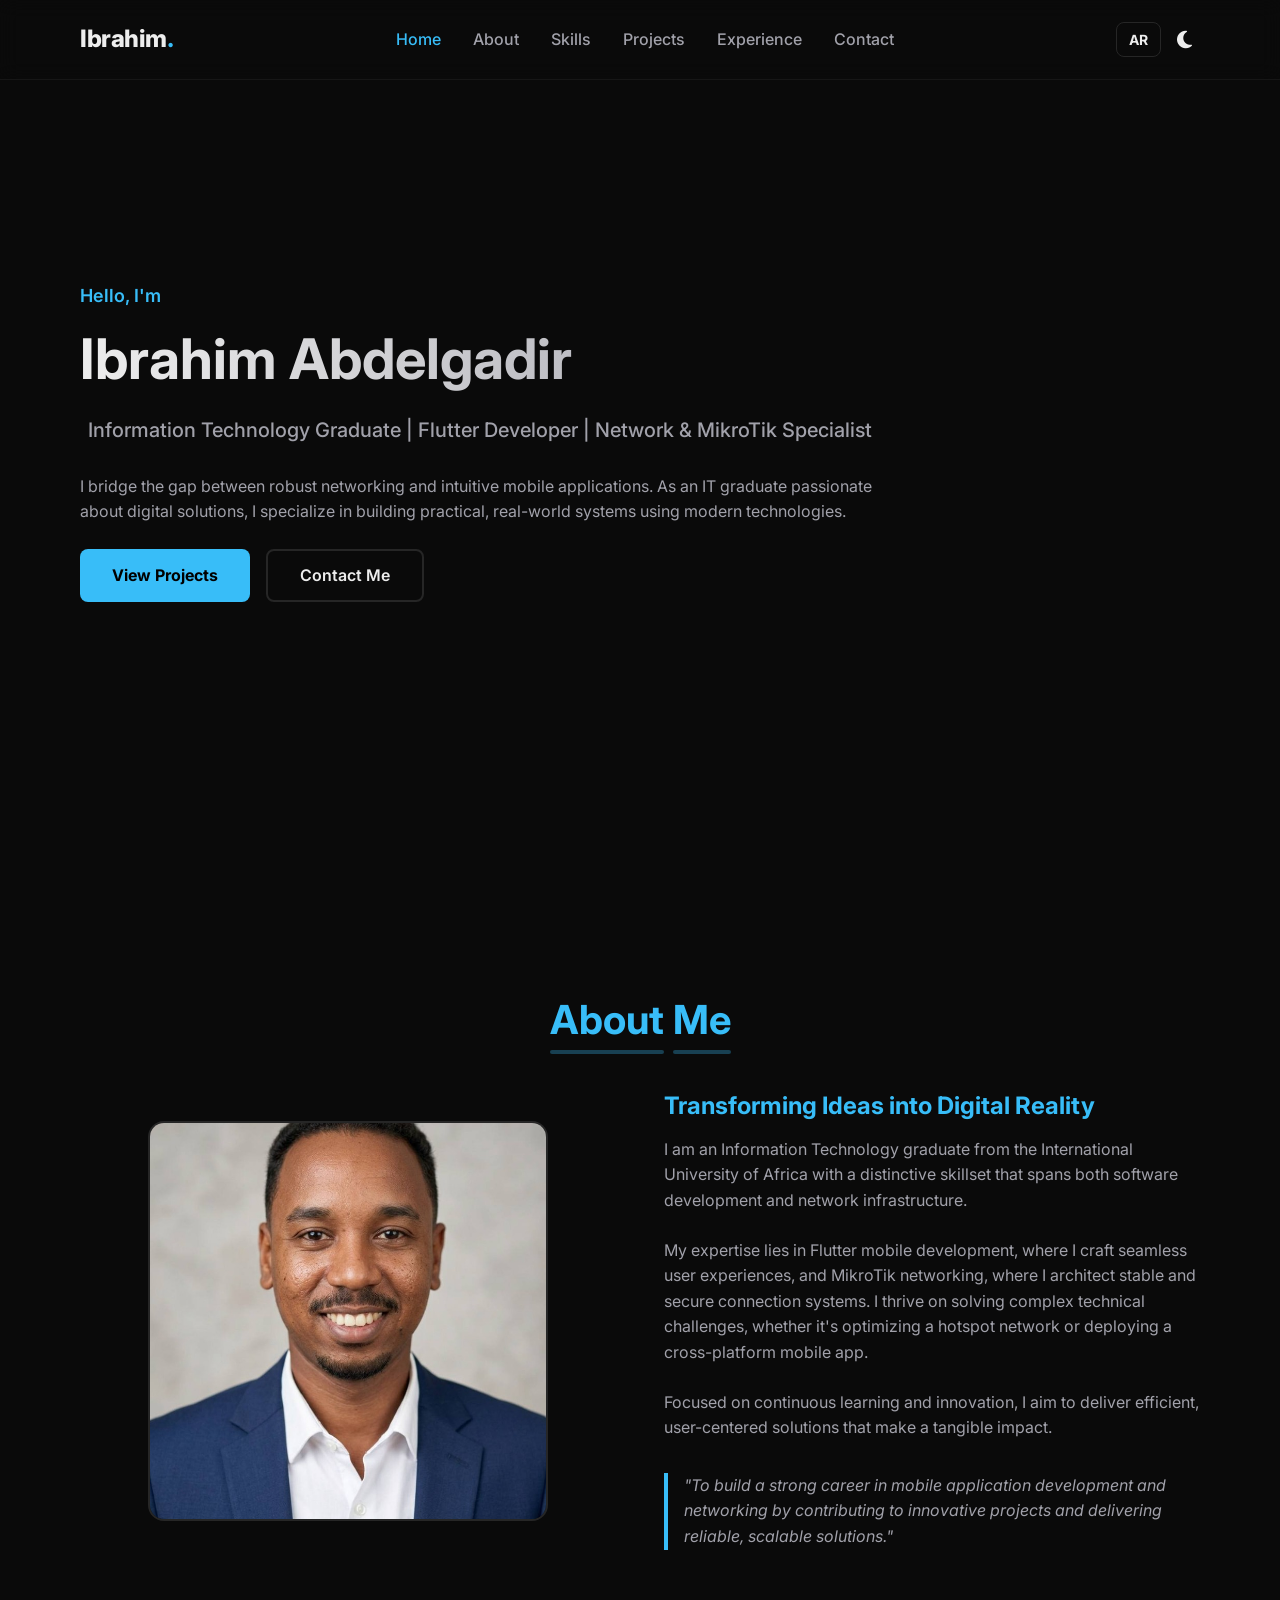
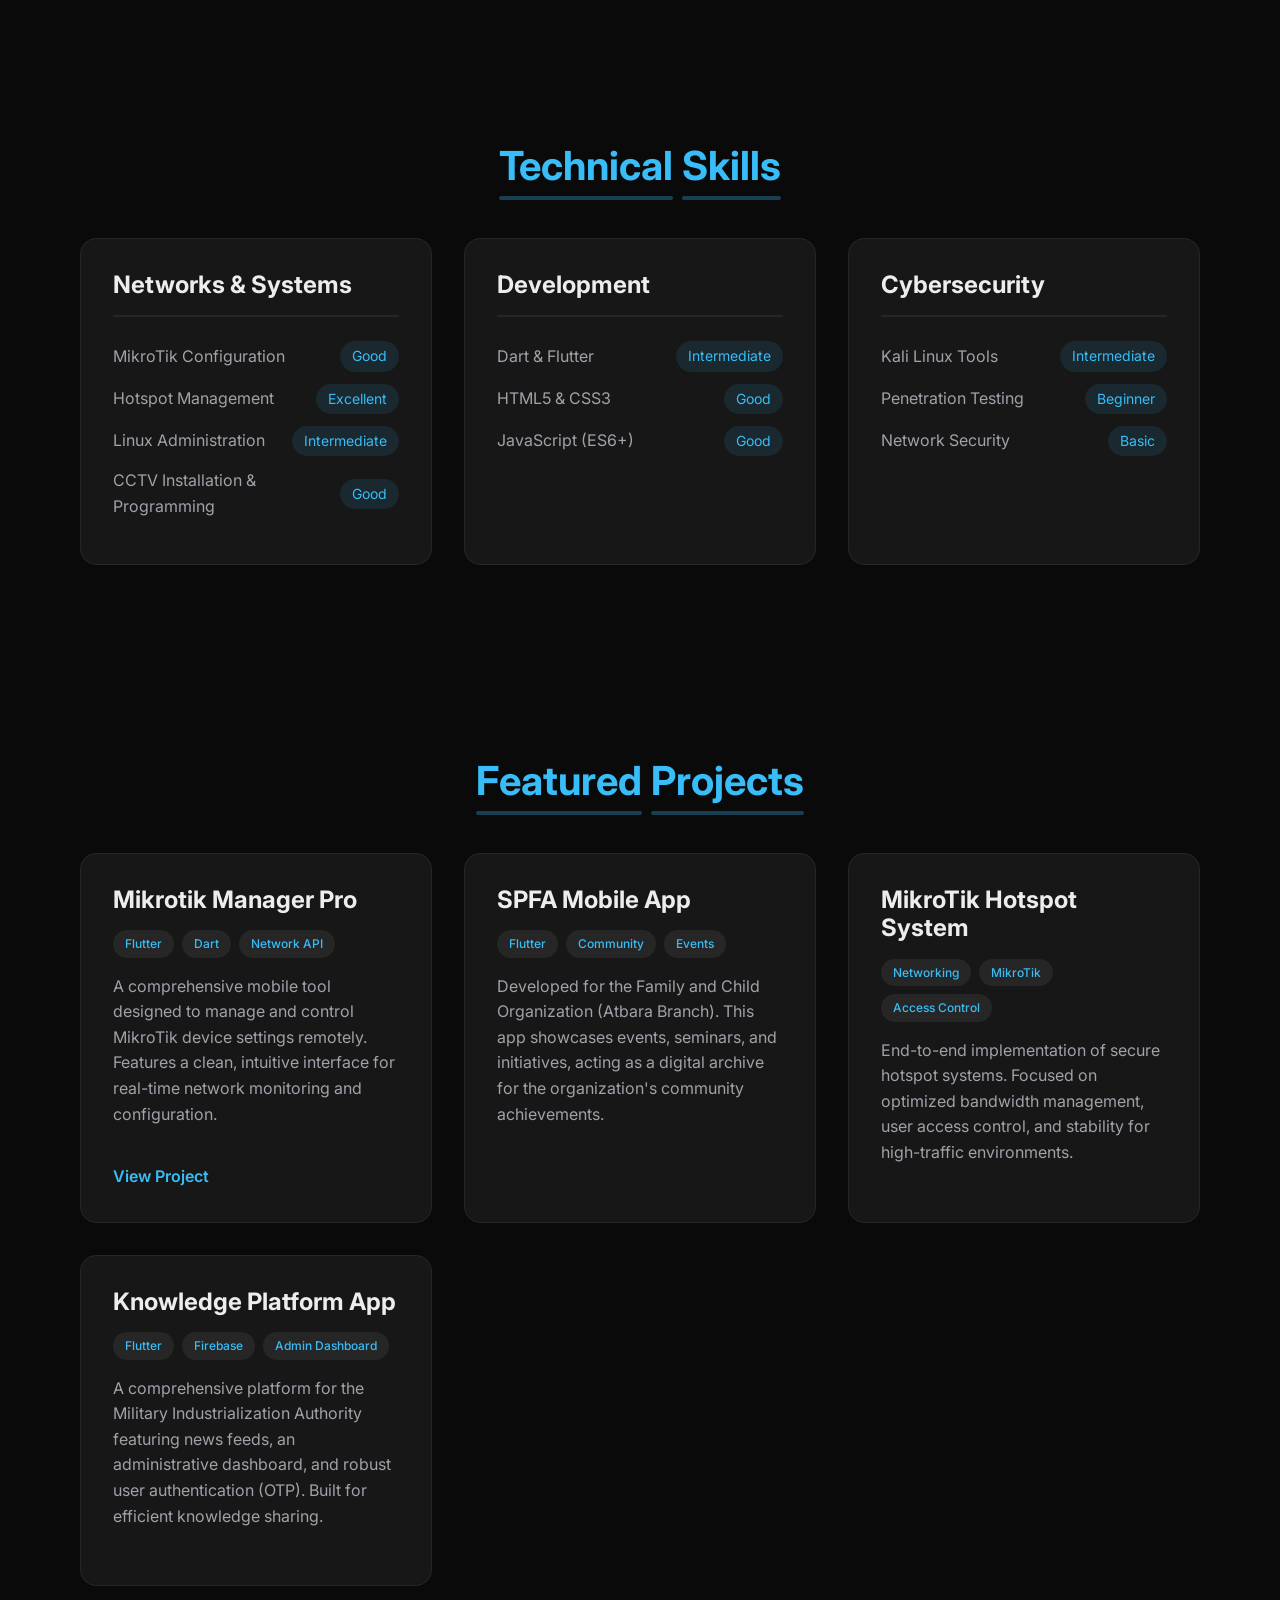
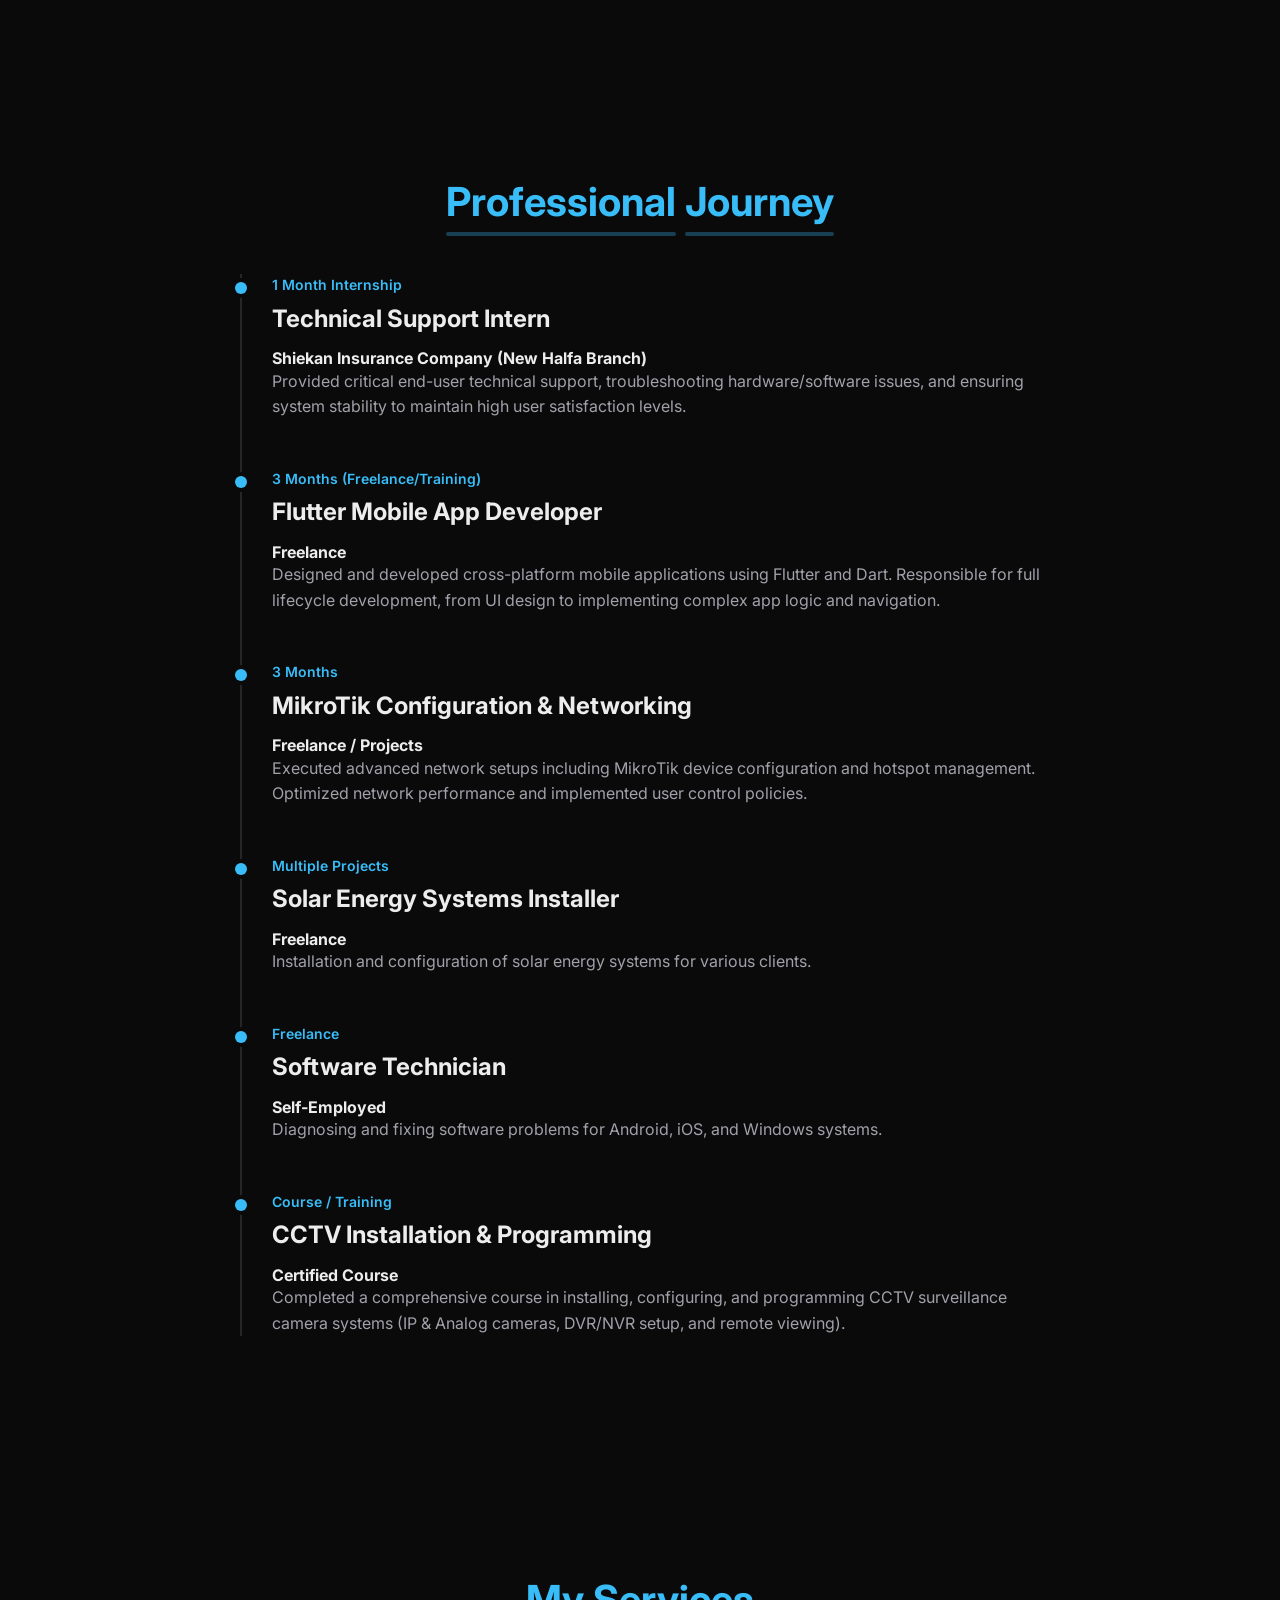
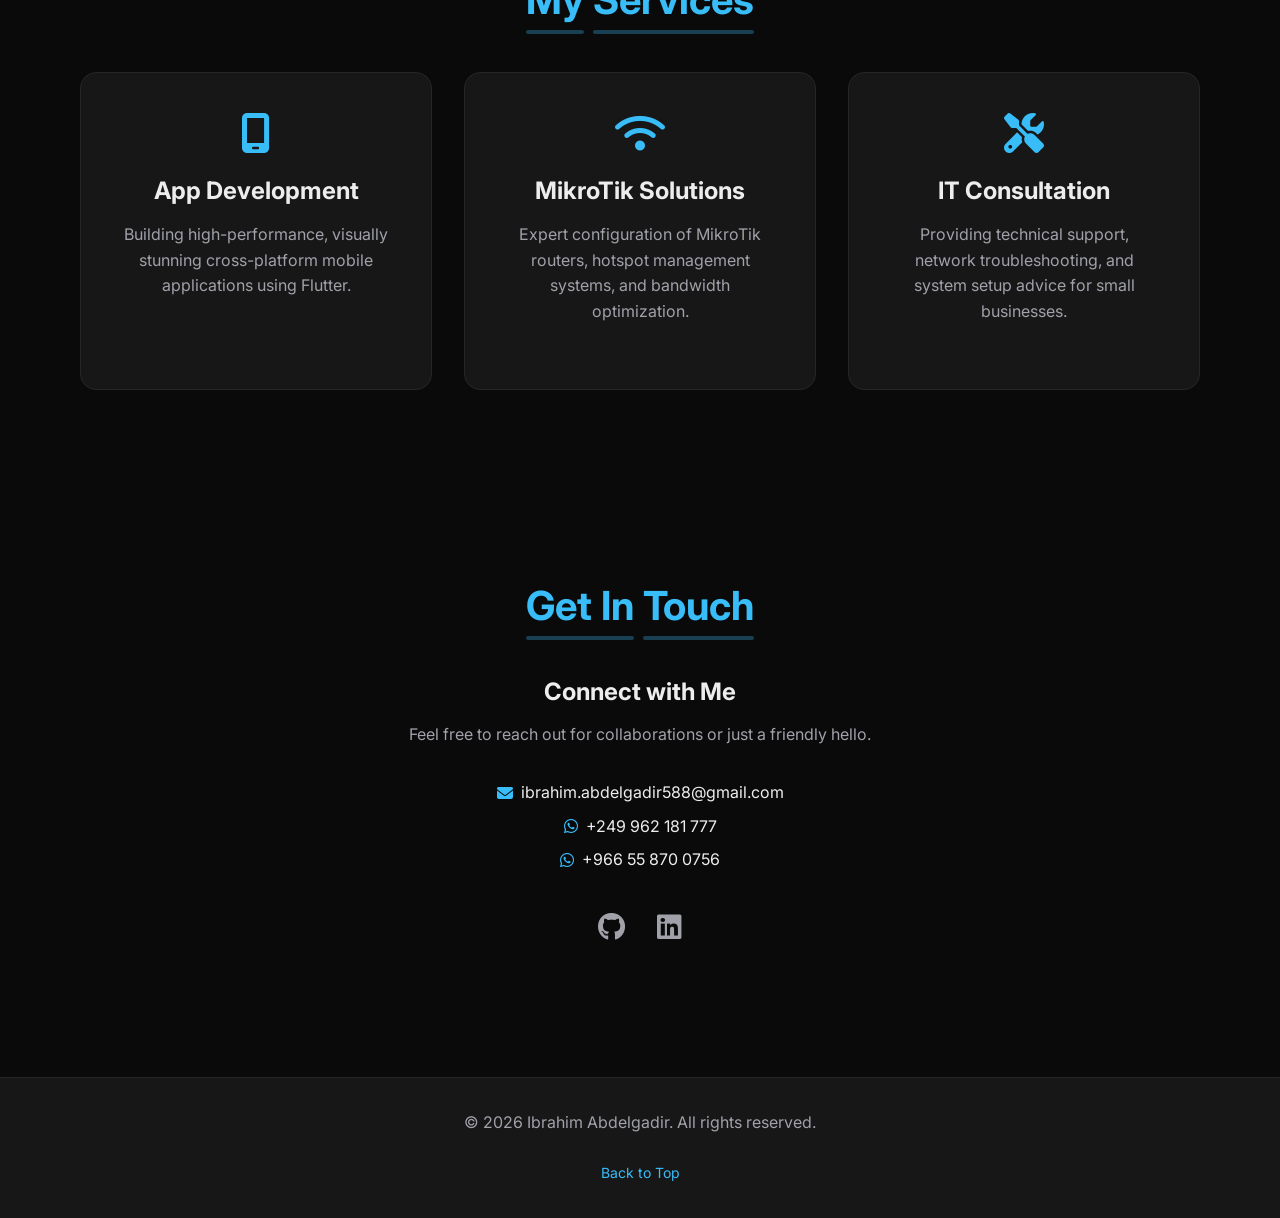
==== index.html @ 87563b55 "feat: update profile image source to jpg format and add new image assets" ====
<!DOCTYPE html>
<html lang="en" data-theme="dark">

<head>
    <meta charset="UTF-8">
    <meta name="viewport" content="width=device-width, initial-scale=1.0">
    <meta name="google-site-verification" content="9S3MYwOYQHIgkdlfTBo-XeQFsOwgO8a2KJ5LMAEFX1c" />
    <meta name="description"
        content="Ibrahim Abdelgadir Portfolio - Flutter Developer, Network Specialist, and IT Graduate. معرض أعمال إبراهيم عبد القادر - مبرمج فلاتر وأخصائي شبكات.">
    <meta name="keywords" content="Ibrahim Abdelgadir, Flutter Developer, Network Specialist, MikroTik, CCTV, IT Portfolio, Software Engineer, Sudan IT, إبراهيم عبد القادر, مبرمج فلاتر, مبرمج تطبيقات, هندسة شبكات, ميكروتك, كاميرات مراقبة">
    <meta name="author" content="Ibrahim Abdelgadir">
    <link rel="canonical" href="http://ibrahim-protfolio.42web.io/">

    <!-- Open Graph / Facebook -->
    <meta property="og:type" content="website">
    <meta property="og:url" content="http://ibrahim-protfolio.42web.io/">
    <meta property="og:title" content="Ibrahim Abdelgader | Flutter Developer & Network Specialist">
    <meta property="og:description" content="Explore the portfolio of Ibrahim Abdelgadir, specializing in Flutter development and MikroTik networking solutions.">
    <meta property="og:image" content="http://ibrahim-protfolio.42web.io/img/profile.jpg">

    <!-- Twitter -->
    <meta property="twitter:card" content="summary_large_image">
    <meta property="twitter:url" content="http://ibrahim-protfolio.42web.io/">
    <meta property="twitter:title" content="Ibrahim Abdelgader | Flutter Developer & Network Specialist">
    <meta property="twitter:description" content="Explore the portfolio of Ibrahim Abdelgadir, specializing in Flutter development and MikroTik networking solutions.">
    <meta property="twitter:image" content="http://ibrahim-protfolio.42web.io/img/profile.jpg">

    <title>Ibrahim Abdelgader | Flutter Developer & Network Specialist</title>

    <!-- Google Fonts -->
    <link rel="preconnect" href="https://fonts.googleapis.com">
    <link rel="preconnect" href="https://fonts.gstatic.com" crossorigin>
    <link href="https://fonts.googleapis.com/css2?family=Inter:wght@300;400;500;600;700;800&display=swap"
        rel="stylesheet">

    <!-- Font Awesome -->
    <link rel="stylesheet" href="https://cdnjs.cloudflare.com/ajax/libs/font-awesome/6.4.0/css/all.min.css">

    <!-- Custom CSS -->
    <link rel="stylesheet" href="css/style.css">

    <!-- Structured Data (JSON-LD) -->
    <script type="application/ld+json">
    {
      "@context": "https://schema.org",
      "@type": "Person",
      "name": "Ibrahim Abdelgadir",
      "url": "http://ibrahim-protfolio.42web.io/",
      "jobTitle": "Flutter Developer & Network Specialist",
      "alumniOf": "International University of Africa",
      "sameAs": [
        "https://github.com/Ibrahim588",
        "https://www.linkedin.com/in/ibrahim-abdelgadir-a41a442bb"
      ],
      "knowsAbout": ["Flutter", "Dart", "MikroTik Configuration", "Network Security", "Linux Administration", "CCTV Installation & Programming"]
    }
    </script>
</head>

<body>

    <!-- Navigation -->
    <header class="navbar">
        <div class="container">
            <a href="#" class="logo">Ibrahim<span>.</span></a>

            <nav>
                <ul class="nav-links">
                    <li><a href="#hero" class="nav-link" data-i18n="nav_home">Home</a></li>
                    <li><a href="#about" class="nav-link" data-i18n="nav_about">About</a></li>
                    <li><a href="#skills" class="nav-link" data-i18n="nav_skills">Skills</a></li>
                    <li><a href="#projects" class="nav-link" data-i18n="nav_projects">Projects</a></li>
                    <li><a href="#experience" class="nav-link" data-i18n="nav_experience">Experience</a></li>
                    <li><a href="#contact" class="nav-link" data-i18n="nav_contact">Contact</a></li>
                </ul>
            </nav>

            <div style="display: flex; align-items: center; gap: 0.5rem;">
                <button class="lang-toggle" id="lang-toggle" aria-label="Switch Language">
                    EN
                </button>

                <button class="theme-toggle" id="theme-toggle" aria-label="Toggle Dark Mode">
                    <i class="fa-solid fa-moon"></i>
                </button>

                <button class="mobile-menu-btn" id="mobile-menu-btn" aria-label="Open Menu">
                    <i class="fa-solid fa-bars"></i>
                </button>
            </div>
        </div>
    </header>

    <main>
        <!-- Hero Section -->
        <section id="hero" class="hero">
            <div class="container">
                <div class="hero-content">
                    <span class="hero-greeting" data-i18n="hero_greeting">Hello, I'm</span>
                    <h1 class="hero-name" data-i18n="hero_name">Ibrahim Abdelgader</h1>
                    <h2 class="hero-role" data-i18n="hero_role">Information Technology Graduate | Flutter Developer |
                        Network & MikroTik Specialist</h2>
                    <p class="hero-description" data-i18n="hero_description">
                        I bridge the gap between robust networking and intuitive mobile applications. As an IT graduate
                        passionate about digital solutions, I specialize in building practical, real-world systems using
                        modern technologies.
                    </p>
                    <div class="hero-btns">
                        <a href="#projects" class="btn btn-primary" data-i18n="btn_projects">View Projects</a>
                        <a href="#contact" class="btn btn-outline" data-i18n="btn_contact">Contact Me</a>
                    </div>
                </div>
            </div>
        </section>

        <!-- About Section -->
        <section id="about">
            <div class="container">
                <h2 class="section-title"><span data-i18n="section_about">About</span> <span
                        data-i18n="section_me">Me</span></h2>

                <div class="about-content">
                    <div class="about-image">
                        <img src="img/profile.jpg" alt="Ibrahim Abdelgader"
                            style="width: 100%; height: 100%; object-fit: cover;">
                    </div>

                    <div class="about-text">
                        <h3 data-i18n="about_title">Transforming Ideas into Digital Reality</h3>
                        <p data-i18n="about_p1">
                            I am an Information Technology graduate from the International University of Africa with a
                            distinctive skillset that spans both software development and network infrastructure.
                        </p>
                        <p data-i18n="about_p2">
                            My expertise lies in <strong>Flutter mobile development</strong>, where I craft seamless
                            user experiences, and <strong>MikroTik networking</strong>, where I architect stable and
                            secure connection systems. I thrive on solving complex technical challenges, whether it's
                            optimizing a hotspot network or deploying a cross-platform mobile app.
                        </p>
                        <p data-i18n="about_p3">
                            Focused on continuous learning and innovation, I aim to deliver efficient, user-centered
                            solutions that make a tangible impact.
                        </p>

                        <!-- Career Objective highlight -->
                        <div style="margin-top: 2rem; padding-left: 1rem; border-left: 4px solid var(--primary-color);">
                            <p style="font-style: italic; margin-bottom: 0;" data-i18n="about_career_objective">
                                "To build a strong career in mobile application development and networking by
                                contributing to innovative projects and delivering reliable, scalable solutions."
                            </p>
                        </div>
                    </div>
                </div>
            </div>
        </section>

        <!-- Skills Section -->
        <section id="skills">
            <div class="container">
                <h2 class="section-title"><span data-i18n="section_technical">Technical</span> <span
                        data-i18n="section_skills">Skills</span></h2>

                <div class="skills-grid">
                    <!-- Networks -->
                    <div class="skill-category">
                        <h3 data-i18n="skill_cat_networks"><i class="fa-solid fa-network-wired"></i> Networks & Systems
                        </h3>
                        <ul class="skill-list">
                            <li>
                                <span data-i18n="skill_mikro">MikroTik Configuration</span>
                                <span class="skill-level" data-i18n="level_good">Good</span>
                            </li>
                            <li>
                                <span data-i18n="skill_hotspot">Hotspot Management</span>
                                <span class="skill-level" data-i18n="level_excellent">Excellent</span>
                            </li>
                            <li>
                                <span data-i18n="skill_linux">Linux Administration</span>
                                <span class="skill-level" data-i18n="level_intermediate">Intermediate</span>
                            </li>
                            <li>
                                <span data-i18n="skill_cctv">CCTV Installation & Programming</span>
                                <span class="skill-level" data-i18n="level_good">Good</span>
                            </li>
                        </ul>
                    </div>

                    <!-- Programming -->
                    <div class="skill-category">
                        <h3 data-i18n="skill_cat_dev"><i class="fa-solid fa-code"></i> Development</h3>
                        <ul class="skill-list">
                            <li>
                                <span data-i18n="skill_flutter">Dart & Flutter</span>
                                <span class="skill-level" data-i18n="level_intermediate">Intermediate</span>
                            </li>
                            <li>
                                <span data-i18n="skill_web">HTML5 & CSS3</span>
                                <span class="skill-level" data-i18n="level_good">Good</span>
                            </li>
                            <li>
                                <span data-i18n="skill_js">JavaScript (ES6+)</span>
                                <span class="skill-level" data-i18n="level_good">Good</span>
                            </li>
                        </ul>
                    </div>

                    <!-- Cybersecurity -->
                    <div class="skill-category">
                        <h3 data-i18n="skill_cat_cyber"><i class="fa-solid fa-shield-halved"></i> Cybersecurity</h3>
                        <ul class="skill-list">
                            <li>
                                <span data-i18n="skill_kali">Kali Linux Tools</span>
                                <span class="skill-level" data-i18n="level_intermediate">Intermediate</span>
                            </li>
                            <li>
                                <span data-i18n="skill_pentest">Penetration Testing</span>
                                <span class="skill-level" data-i18n="level_beginner">Beginner</span>
                            </li>
                            <li>
                                <span data-i18n="skill_netsec">Network Security</span>
                                <span class="skill-level" data-i18n="level_basic">Basic</span>
                            </li>
                        </ul>
                    </div>
                </div>
            </div>
        </section>

        <!-- Projects Section -->
        <section id="projects">
            <div class="container">
                <h2 class="section-title"><span data-i18n="section_featured">Featured</span> <span
                        data-i18n="section_projects">Projects</span></h2>

                <div class="projects-grid">
                    <!-- Project 1 -->
                    <article class="project-card">
                        <div class="project-content">
                            <h3 data-i18n="proj_1_title">Mikrotik Manager Pro</h3>
                            <div class="project-tags">
                                <span class="tag">Flutter</span>
                                <span class="tag">Dart</span>
                                <span class="tag">Network API</span>
                            </div>
                            <p data-i18n="proj_1_desc">
                                A comprehensive mobile tool designed to manage and control MikroTik device settings
                                remotely. Features a clean, intuitive interface for real-time network monitoring and
                                configuration.
                            </p>
                            <a href="project-mikrotik.html"
                                class="project-link" data-i18n="btn_view_project">عرض تفاصيل المشروع <i
                                    class="fa-solid fa-arrow-right"></i></a>
                        </div>
                    </article>

                    <!-- Project 2 -->
                    <article class="project-card">
                        <div class="project-content">
                            <h3 data-i18n="proj_2_title">SPFA Mobile App</h3>
                            <div class="project-tags">
                                <span class="tag">Flutter</span>
                                <span class="tag">Community</span>
                                <span class="tag">Events</span>
                            </div>
                            <p data-i18n="proj_2_desc">
                                Developed for the Family and Child Organization (Atbara Branch). This app showcases
                                events, seminars, and initiatives, acting as a digital archive for the organization's
                                community achievements.
                            </p>
                            <!-- <a href="#" class="project-link" data-i18n="btn_view_project">View Project <i
                                    class="fa-solid fa-arrow-right"></i></a> -->
                        </div>
                    </article>

                    <!-- Project 3 -->
                    <article class="project-card">
                        <div class="project-content">
                            <h3 data-i18n="proj_3_title">MikroTik Hotspot System</h3>
                            <div class="project-tags">
                                <span class="tag">Networking</span>
                                <span class="tag">MikroTik</span>
                                <span class="tag">Access Control</span>
                            </div>
                            <p data-i18n="proj_3_desc">
                                End-to-end implementation of secure hotspot systems. Focused on optimized bandwidth
                                management, user access control, and stability for high-traffic environments.
                            </p>
                            <!-- <a href="#" class="project-link" data-i18n="btn_view_project">View Project <i
                                    class="fa-solid fa-arrow-right"></i></a> -->
                        </div>
                    </article>

                    <!-- Project 4 -->
                    <article class="project-card">
                        <div class="project-content">
                            <h3 data-i18n="proj_4_title">Knowledge Platform App</h3>
                            <div class="project-tags">
                                <span class="tag">Flutter</span>
                                <span class="tag">Firebase</span>
                                <span class="tag">Admin Dashboard</span>
                            </div>
                            <p data-i18n="proj_4_desc">
                                A comprehensive platform for the Military Industrialization Authority featuring news feeds, an administrative dashboard, and robust user authentication (OTP). Built for efficient knowledge sharing.
                            </p>
                        </div>
                    </article>
                </div>
            </div>
        </section>

        <!-- Experience Section -->
        <section id="experience">
            <div class="container">
                <h2 class="section-title"><span data-i18n="section_professional">Professional</span> <span
                        data-i18n="section_journey">Journey</span></h2>

                <div class="timeline">
                    <!-- Item 1 -->
                    <div class="timeline-item">
                        <div class="timeline-dot"></div>
                        <span class="period" data-i18n="exp_1_period">1 Month Internship</span>
                        <h3 data-i18n="exp_1_role">Technical Support Intern</h3>
                        <h4 data-i18n="exp_1_company">Shiekan Insurance Company (New Halfa Branch)</h4>
                        <p data-i18n="exp_1_desc">
                            Provided critical end-user technical support, troubleshooting hardware/software issues, and
                            ensuring system stability to maintain high user satisfaction levels.
                        </p>
                    </div>

                    <!-- Item 2 -->
                    <div class="timeline-item">
                        <div class="timeline-dot"></div>
                        <span class="period" data-i18n="exp_2_period">3 Months (Freelance/Training)</span>
                        <h3 data-i18n="exp_2_role">Flutter Mobile App Developer</h3>
                        <h4 data-i18n="exp_2_company">Freelance</h4>
                        <p data-i18n="exp_2_desc">
                            Designed and developed cross-platform mobile applications using Flutter and Dart.
                            Responsible for full lifecycle development, from UI design to implementing complex app logic
                            and navigation.
                        </p>
                    </div>

                    <!-- Item 3 -->
                    <div class="timeline-item">
                        <div class="timeline-dot"></div>
                        <span class="period" data-i18n="exp_3_period">6 Months</span>
                        <h3 data-i18n="exp_3_role">MikroTik Configuration & Networking</h3>
                        <h4 data-i18n="exp_3_company">Freelance / Projects</h4>
                        <p data-i18n="exp_3_desc">
                            Executed advanced network setups including MikroTik device configuration and hotspot
                            management. Optimized network performance and implemented user control policies.
                        </p>
                    </div>

                    <!-- Item 4 -->
                    <div class="timeline-item">
                        <div class="timeline-dot"></div>
                        <span class="period" data-i18n="exp_4_period">Multiple Projects</span>
                        <h3 data-i18n="exp_4_role">Solar Energy Systems Installer</h3>
                        <h4 data-i18n="exp_4_company">Freelance</h4>
                        <p data-i18n="exp_4_desc">
                            Installation and configuration of solar energy systems for various clients.
                        </p>
                    </div>

                    <!-- Item 5 -->
                    <div class="timeline-item">
                        <div class="timeline-dot"></div>
                        <span class="period" data-i18n="exp_5_period">Freelance</span>
                        <h3 data-i18n="exp_5_role">Software Technician</h3>
                        <h4 data-i18n="exp_5_company">Self-Employed</h4>
                        <p data-i18n="exp_5_desc">
                            Diagnosing and fixing software problems for Android, iOS, and Windows systems.
                        </p>
                    </div>

                    <!-- Item 6 -->
                    <div class="timeline-item">
                        <div class="timeline-dot"></div>
                        <span class="period" data-i18n="exp_6_period">Course / Training</span>
                        <h3 data-i18n="exp_6_role">CCTV Installation & Programming</h3>
                        <h4 data-i18n="exp_6_company">Certified Course</h4>
                        <p data-i18n="exp_6_desc">
                            Completed a comprehensive course in installing, configuring, and programming CCTV surveillance camera systems (IP & Analog cameras, DVR/NVR setup, and remote viewing).
                        </p>
                    </div>
                </div>
            </div>
        </section>

        <!-- Services Section -->
        <section id="services">
            <div class="container">
                <h2 class="section-title"><span data-i18n="section_my">My</span> <span
                        data-i18n="section_services">Services</span></h2>

                <div class="services-grid">
                    <div class="service-card">
                        <i class="fa-solid fa-mobile-screen service-icon"></i>
                        <h3 data-i18n="serv_1_title">App Development</h3>
                        <p data-i18n="serv_1_desc">Building high-performance, visually stunning cross-platform mobile
                            applications using
                            Flutter.</p>
                    </div>

                    <div class="service-card">
                        <i class="fa-solid fa-wifi service-icon"></i>
                        <h3 data-i18n="serv_2_title">MikroTik Solutions</h3>
                        <p data-i18n="serv_2_desc">Expert configuration of MikroTik routers, hotspot management systems,
                            and bandwidth
                            optimization.</p>
                    </div>

                    <div class="service-card">
                        <i class="fa-solid fa-screwdriver-wrench service-icon"></i>
                        <h3 data-i18n="serv_3_title">IT Consultation</h3>
                        <p data-i18n="serv_3_desc">Providing technical support, network troubleshooting, and system
                            setup advice for small
                            businesses.</p>
                    </div>
                </div>
            </div>
        </section>

        <!-- Contact Section -->
        <section id="contact">
            <div class="container">
                <h2 class="section-title"><span data-i18n="section_get_in">Get In</span> <span
                        data-i18n="section_touch">Touch</span></h2>

                <div class="contact-container">
                    <!-- <form class="contact-form"
                        onsubmit="event.preventDefault(); alert('Thank you for your message! This is a demo form.');">
                        <div class="form-group">
                            <label for="name" class="form-label" data-i18n="label_name">Name</label>
                            <input type="text" id="name" class="form-input" data-i18n="ph_name" placeholder="Your Name"
                                required>
                        </div>
                        <div class="form-group">
                            <label for="email" class="form-label" data-i18n="label_email">Email</label>
                            <input type="email" id="email" class="form-input" data-i18n="ph_email"
                                placeholder="Your Email" required>
                        </div>
                        <div class="form-group">
                            <label for="message" class="form-label" data-i18n="label_message">Message</label>
                            <textarea id="message" class="form-textarea" rows="5" data-i18n="ph_message"
                                placeholder="How can I help you?" required></textarea>
                        </div>
                        <button type="submit" class="btn btn-primary" style="width: 100%;"
                            data-i18n="btn_send_message">Send Message</button>
                    </form> -->

                    <div style="text-align: center;">
                        <h3 data-i18n="contact_connect">Connect with Me</h3>
                        <p style="margin-bottom: 2rem;" data-i18n="contact_message">Feel free to reach out for
                            collaborations or just a friendly hello.</p>

                        <!-- Added Contact Info -->
                        <div class="direct-contact"
                            style="margin-bottom: 2rem; display: flex; flex-direction: column; gap: 0.5rem; align-items: center;">
                            <a href="mailto:ibrahim.abdelgadir588@gmail.com"
                                style="display: flex; align-items: center; gap: 0.5rem; color: var(--text-primary); transition: color 0.2s;">
                                <i class="fa-solid fa-envelope" style="color: var(--primary-color);"></i>
                                ibrahim.abdelgadir588@gmail.com
                            </a>
                            <a href="https://wa.me/249962181777" target="_blank"
                                style="display: flex; align-items: center; gap: 0.5rem; color: var(--text-primary); transition: color 0.2s;">
                                <i class="fa-brands fa-whatsapp" style="color: var(--primary-color);"></i>
                                +249 962 181 777
                            </a>
                            <a href="https://wa.me/966558700756" target="_blank"
                                style="display: flex; align-items: center; gap: 0.5rem; color: var(--text-primary); transition: color 0.2s;">
                                <i class="fa-brands fa-whatsapp" style="color: var(--primary-color);"></i>
                                +966 55 870 0756
                            </a>
                        </div>

                        <div class="social-links">
                            <a href="https://github.com/Ibrahim588" target="_blank" class="social-icon"
                                aria-label="GitHub"><i class="fa-brands fa-github"></i></a>
                            <a href="https://www.linkedin.com/in/ibrahim-abdelgadir-a41a442bb" target="_blank" class="social-icon"
                                aria-label="LinkedIn"><i class="fa-brands fa-linkedin"></i></a>
                        </div>
                    </div>
                </div>
            </div>
        </section>
    </main>

    <!-- Footer -->
    <footer>
        <div class="container">
            <p data-i18n="footer_copy">&copy; 2026 Ibrahim Abdelgadir. All rights reserved.</p>
            <a href="#hero" class="footer-link" data-i18n="footer_back">Back to Top <i
                    class="fa-solid fa-arrow-up"></i></a>
        </div>
    </footer>

    <!-- Scripts -->
    <script src="js/script.js"></script>
</body>

</html>
---- css/style.css ----
/* 
 * Modern Developer Portfolio
 * Design System & Main Stylesheet
 */

@import url('https://fonts.googleapis.com/css2?family=Cairo:wght@300;400;500;600;700;800&family=Inter:wght@300;400;500;600;700;800&display=swap');

:root {
    /* Color Palette - Dark Mode (Default) */
    --bg-body: #0a0a0a;
    --bg-surface: #171717;
    --bg-surface-hover: #262626;

    --text-primary: #ededed;
    --text-secondary: #a1a1aa;
    --text-accent: #38bdf8;
    /* Sky Blue */

    --border-color: #262626;
    --primary-color: #38bdf8;
    --primary-hover: #0ea5e9;

    --shadow-sm: 0 1px 2px 0 rgb(0 0 0 / 0.05);
    --shadow-md: 0 4px 6px -1px rgb(0 0 0 / 0.1), 0 2px 4px -2px rgb(0 0 0 / 0.1);
    --shadow-lg: 0 10px 15px -3px rgb(0 0 0 / 0.1), 0 4px 6px -4px rgb(0 0 0 / 0.1);

    --transition-fast: 200ms ease;
    --transition-medium: 300ms ease;

    --font-main: 'Inter', 'Cairo', sans-serif;
    --max-width: 1200px;
    --header-height: 80px;
}

[data-theme="light"] {
    /* Color Palette - Light Mode */
    --bg-body: #ffffff;
    --bg-surface: #f8fafc;
    --bg-surface-hover: #f1f5f9;

    --text-primary: #0f172a;
    --text-secondary: #64748b;
    --text-accent: #0284c7;

    --border-color: #e2e8f0;
    --primary-color: #0284c7;
    --primary-hover: #0369a1;
}

/* Reset & Base Styles */
*,
*::before,
*::after {
    box-sizing: border-box;
    margin: 0;
    padding: 0;
}

html {
    scroll-behavior: smooth;
    font-size: 16px;
}

body {
    font-family: var(--font-main);
    background-color: var(--bg-body);
    color: var(--text-primary);
    line-height: 1.6;
    overflow-x: hidden;
    transition: background-color var(--transition-medium), color var(--transition-medium);
}

a {
    text-decoration: none;
    color: inherit;
    transition: color var(--transition-fast);
}

ul {
    list-style: none;
}

img {
    max-width: 100%;
    display: block;
}

button {
    cursor: pointer;
    border: none;
    background: none;
    font-family: inherit;
}

/* Layout Utilities */
.container {
    width: 90%;
    max-width: var(--max-width);
    margin: 0 auto;
    padding: 0 1rem;
}

section {
    padding: 6rem 0;
}

/* Typography */
h1,
h2,
h3,
h4,
h5,
h6 {
    line-height: 1.2;
    font-weight: 700;
    color: var(--text-primary);
}

h1 {
    font-size: 2.5rem;
}

h2 {
    font-size: 2rem;
    margin-bottom: 3rem;
    text-align: center;
}

h3 {
    font-size: 1.5rem;
    margin-bottom: 1rem;
}

p {
    color: var(--text-secondary);
    margin-bottom: 1.5rem;
}

@media (min-width: 768px) {
    h1 {
        font-size: 3.5rem;
    }

    h2 {
        font-size: 2.5rem;
    }
}

/* Section Header Styling */
.section-title span {
    color: var(--primary-color);
    position: relative;
}

.section-title span::after {
    content: '';
    position: absolute;
    width: 100%;
    height: 4px;
    background: var(--primary-color);
    bottom: -10px;
    left: 0;
    opacity: 0.3;
    border-radius: 2px;
}

/* Navigation */
.navbar {
    position: fixed;
    top: 0;
    left: 0;
    width: 100%;
    height: var(--header-height);
    background: rgba(10, 10, 10, 0.8);
    backdrop-filter: blur(10px);
    z-index: 1000;
    border-bottom: 1px solid rgba(255, 255, 255, 0.05);
    display: flex;
    align-items: center;
    transition: background-color var(--transition-medium), border-color var(--transition-medium);
}

[data-theme="light"] .navbar {
    background: rgba(255, 255, 255, 0.8);
    border-bottom: 1px solid rgba(0, 0, 0, 0.05);
}

.navbar .container {
    display: flex;
    justify-content: space-between;
    align-items: center;
}

.logo {
    font-size: 1.5rem;
    font-weight: 800;
    color: var(--text-primary);
    letter-spacing: -0.5px;
}

.logo span {
    color: var(--primary-color);
}

.nav-links {
    display: flex;
    gap: 2rem;
}

.nav-link {
    font-weight: 500;
    color: var(--text-secondary);
    position: relative;
}

.nav-link:hover,
.nav-link.active {
    color: var(--primary-color);
}

.nav-link::after {
    content: '';
    position: absolute;
    width: 0;
    height: 2px;
    bottom: -4px;
    left: 0;
    background-color: var(--primary-color);
    transition: width var(--transition-fast);
}

.nav-link:hover::after {
    width: 100%;
}

/* Base Mobile Menu - Hidden on Desktop */
.mobile-menu-btn {
    display: none;
    font-size: 1.5rem;
    color: var(--text-primary);
}

/* Theme Toggle */
.theme-toggle {
    color: var(--text-primary);
    font-size: 1.25rem;
    padding: 0.5rem;
    border-radius: 50%;
    transition: background-color var(--transition-fast);
}

.theme-toggle:hover {
    background-color: var(--bg-surface-hover);
}

/* Language Toggle */
.lang-toggle {
    color: var(--text-primary);
    font-size: 0.875rem;
    font-weight: 700;
    padding: 0.5rem 0.75rem;
    border-radius: 0.5rem;
    transition: background-color var(--transition-fast);
    border: 1px solid var(--border-color);
}

.lang-toggle:hover {
    background-color: var(--bg-surface-hover);
    border-color: var(--primary-color);
}

/* Hero Section */
.hero {
    min-height: 100vh;
    display: flex;
    align-items: center;
    padding-top: var(--header-height);
    position: relative;
}

.hero-content {
    max-width: 800px;
}

.hero-greeting {
    font-size: 1.125rem;
    color: var(--primary-color);
    font-weight: 600;
    margin-bottom: 1rem;
    display: block;
}

.hero-name {
    margin-bottom: 1.5rem;
    background: linear-gradient(to right, var(--text-primary), var(--text-secondary));
    -webkit-background-clip: text;
    -webkit-text-fill-color: transparent;
    background-clip: text;
}

.hero-role {
    font-size: 1.25rem;
    color: var(--text-secondary);
    font-weight: 500;
    margin-bottom: 2rem;
}

.hero-btns {
    display: flex;
    gap: 1rem;
    flex-wrap: wrap;
}

.btn {
    display: inline-flex;
    align-items: center;
    justify-content: center;
    padding: 0.75rem 2rem;
    border-radius: 0.5rem;
    font-weight: 600;
    transition: transform var(--transition-fast), box-shadow var(--transition-fast);
}

.btn-primary {
    background: var(--primary-color);
    color: var(--bg-body);
}

[data-theme="dark"] .btn-primary {
    color: #000;
    font-weight: 700;
}

[data-theme="light"] .btn-primary {
    color: #fff;
}

.btn-primary:hover {
    transform: translateY(-2px);
    box-shadow: 0 4px 12px rgba(56, 189, 248, 0.3);
}

.btn-outline {
    border: 2px solid var(--border-color);
    color: var(--text-primary);
}

.btn-outline:hover {
    border-color: var(--primary-color);
    color: var(--primary-color);
    transform: translateY(-2px);
}

/* About Section */
.about-content {
    display: grid;
    grid-template-columns: 1fr;
    gap: 3rem;
    align-items: center;
}

.about-text h3 {
    color: var(--primary-color);
}

.about-image {
    position: relative;
    width: 100%;
    max-width: 400px;
    margin: 0 auto;
    aspect-ratio: 1 / 1;
    border-radius: 1rem;
    overflow: hidden;
    background: var(--bg-surface);
    display: flex;
    align-items: center;
    justify-content: center;
    border: 2px solid var(--border-color);
}

.placeholder-avatar {
    font-size: 5rem;
    color: var(--text-secondary);
}

/* Skills Section */
.skills-grid {
    display: grid;
    grid-template-columns: repeat(auto-fit, minmax(280px, 1fr));
    gap: 2rem;
}

.skill-category {
    background: var(--bg-surface);
    padding: 2rem;
    border-radius: 1rem;
    border: 1px solid var(--border-color);
    transition: transform var(--transition-medium);
}

.skill-category:hover {
    transform: translateY(-5px);
    border-color: var(--primary-color);
}

.skill-category h3 {
    border-bottom: 2px solid var(--border-color);
    padding-bottom: 1rem;
    margin-bottom: 1.5rem;
    display: flex;
    align-items: center;
    gap: 0.75rem;
}

.skill-list li {
    margin-bottom: 0.75rem;
    display: flex;
    justify-content: space-between;
    align-items: center;
    color: var(--text-secondary);
}

.skill-level {
    font-size: 0.875rem;
    padding: 0.25rem 0.75rem;
    border-radius: 2rem;
    background: rgba(56, 189, 248, 0.1);
    color: var(--primary-color);
}

/* Projects Section */
.projects-grid {
    display: grid;
    grid-template-columns: repeat(auto-fit, minmax(300px, 1fr));
    gap: 2rem;
}

.project-card {
    background: var(--bg-surface);
    border-radius: 1rem;
    overflow: hidden;
    border: 1px solid var(--border-color);
    transition: transform var(--transition-medium), box-shadow var(--transition-medium), z-index 0s;
    display: flex;
    flex-direction: column;
    position: relative;
    /* Fixed z-index stacking */
}

.project-card:hover {
    transform: translateY(-8px);
    box-shadow: var(--shadow-lg);
    border-color: var(--primary-color);
    z-index: 10;
}

.project-content {
    padding: 2rem;
    flex: 1;
    display: flex;
    flex-direction: column;
}

.project-tags {
    display: flex;
    flex-wrap: wrap;
    gap: 0.5rem;
    margin-bottom: 1rem;
}

.tag {
    font-size: 0.75rem;
    padding: 0.25rem 0.75rem;
    border-radius: 2rem;
    background: var(--bg-surface-hover);
    color: var(--primary-color);
    font-weight: 500;
}

.project-link {
    margin-top: auto;
    align-self: flex-start;
    font-weight: 600;
    color: var(--primary-color);
    display: inline-flex;
    align-items: center;
    gap: 0.5rem;
}

.project-link:hover {
    text-decoration: underline;
}

/* Experience Section */
.timeline {
    position: relative;
    max-width: 800px;
    margin: 0 auto;
}

.timeline::before {
    content: '';
    position: absolute;
    top: 0;
    bottom: 0;
    left: 0;
    width: 2px;
    background: var(--border-color);
}

.timeline-item {
    position: relative;
    padding-left: 2rem;
    margin-bottom: 3rem;
}

.timeline-dot {
    position: absolute;
    left: -5px;
    top: 0.5rem;
    width: 12px;
    height: 12px;
    border-radius: 50%;
    background: var(--primary-color);
    box-shadow: 0 0 0 4px var(--bg-body);
}

.period {
    font-size: 0.875rem;
    color: var(--primary-color);
    font-weight: 600;
    margin-bottom: 0.5rem;
    display: block;
}

/* Services */
.services-grid {
    display: grid;
    grid-template-columns: repeat(auto-fit, minmax(280px, 1fr));
    gap: 2rem;
    text-align: center;
}

.service-card {
    padding: 2.5rem;
    background: var(--bg-surface);
    border-radius: 1rem;
    border: 1px solid var(--border-color);
    transition: all var(--transition-medium);
}

.service-card:hover {
    background: var(--bg-surface-hover);
    transform: scale(1.02);
}

.service-icon {
    font-size: 2.5rem;
    color: var(--primary-color);
    margin-bottom: 1.5rem;
}

/* Career Objective */
.career-objective-box {
    background: linear-gradient(145deg, var(--bg-surface), var(--bg-body));
    padding: 3rem;
    border-radius: 1rem;
    border: 1px solid var(--border-color);
    text-align: center;
    max-width: 900px;
    margin: 0 auto;
}

.career-objective-box p {
    font-size: 1.125rem;
    color: var(--text-primary);
    margin-bottom: 0;
}

/* Contact Section */
.contact-container {
    display: grid;
    grid-template-columns: 1fr;
    gap: 4rem;
    max-width: 900px;
    margin: 0 auto;
}

.social-links {
    display: flex;
    justify-content: center;
    gap: 2rem;
    margin-bottom: 2rem;
}

.social-icon {
    font-size: 1.75rem;
    color: var(--text-secondary);
    transition: color var(--transition-fast), transform var(--transition-fast);
}

.social-icon:hover {
    color: var(--primary-color);
    transform: translateY(-3px);
}

.contact-form {
    background: var(--bg-surface);
    padding: 2rem;
    border-radius: 1rem;
    border: 1px solid var(--border-color);
}

.form-group {
    margin-bottom: 1.5rem;
}

.form-label {
    display: block;
    margin-bottom: 0.5rem;
    color: var(--text-primary);
    font-weight: 500;
}

.form-input,
.form-textarea {
    width: 100%;
    padding: 0.75rem;
    border-radius: 0.5rem;
    background: var(--bg-body);
    border: 1px solid var(--border-color);
    color: var(--text-primary);
    font-family: inherit;
    transition: border-color var(--transition-fast);
}

.form-input:focus,
.form-textarea:focus {
    outline: none;
    border-color: var(--primary-color);
}

/* Footer */
footer {
    background: var(--bg-surface);
    padding: 2rem 0;
    text-align: center;
    border-top: 1px solid var(--border-color);
}

.footer-link {
    color: var(--primary-color);
    font-size: 0.875rem;
}

/* Responsive */
@media (min-width: 768px) {
    .about-content {
        grid-template-columns: 1fr 1fr;
    }
}

@media (max-width: 768px) {
    .nav-links {
        position: fixed;
        top: var(--header-height);
        right: -100%;
        height: calc(100vh - var(--header-height));
        width: 70%;
        background: var(--bg-surface);
        flex-direction: column;
        padding: 2rem;
        transition: right var(--transition-medium);
        border-left: 1px solid var(--border-color);
    }

    .nav-links.active {
        right: 0;
        box-shadow: -10px 0 20px rgba(0, 0, 0, 0.5);
    }

    .mobile-menu-btn {
        display: block;
    }
}

/* Animation Utilities */
.hidden-section {
    opacity: 0;
    transform: translateY(30px);
    transition: opacity 0.6s ease-out, transform 0.6s ease-out;
}

.visible-section {
    opacity: 1;
    transform: translateY(0);
}

/* RTL Support */
[dir="rtl"] {
    direction: rtl;
    text-align: right;
}

[dir="rtl"] .logo span {
    /* Logo dot might need moving? Usually names like Ibrahim. look fine */
}

[dir="rtl"] .nav-links {
    /* gap handles spacing */
}

[dir="rtl"] .theme-toggle,
[dir="rtl"] .lang-toggle {
    /* Spacing handled by flex gap */
}

[dir="rtl"] .project-link i {
    transform: rotate(180deg);
}

[dir="rtl"] .timeline::before {
    left: auto;
    right: 0;
}

[dir="rtl"] .timeline-item {
    padding-left: 0;
    padding-right: 2rem;
}

[dir="rtl"] .timeline-dot {
    left: auto;
    right: -5px;
}

[dir="rtl"] .section-title span::after {
    left: auto;
    right: 0;
}

[dir="rtl"] .nav-link::after {
    left: auto;
    right: 0;
}

/* Mobile RTL */
@media (max-width: 768px) {
    [dir="rtl"] .nav-links {
        right: auto;
        left: -100%;
        border-left: none;
        border-right: 1px solid var(--border-color);
        transition: left var(--transition-medium);
    }

    [dir="rtl"] .nav-links.active {
        right: auto;
        left: 0;
        box-shadow: 10px 0 20px rgba(0, 0, 0, 0.5);
    }
}
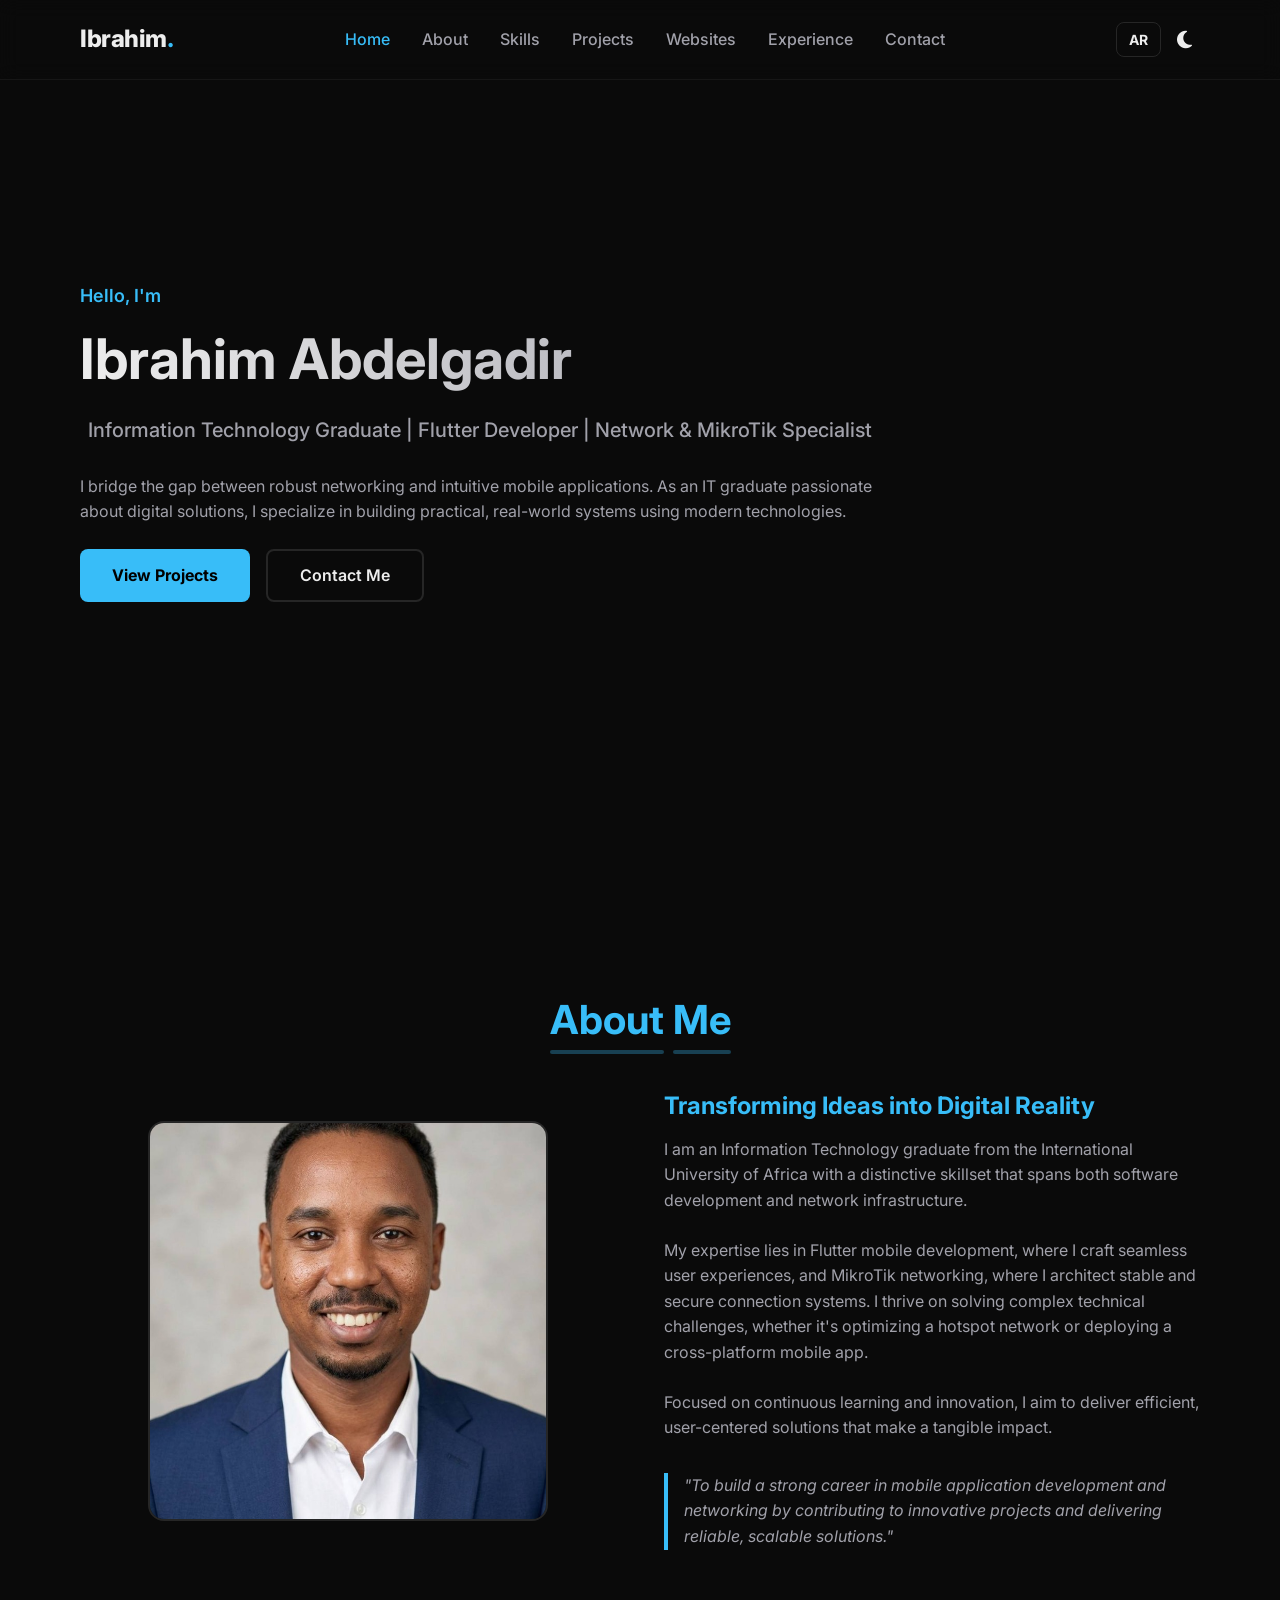
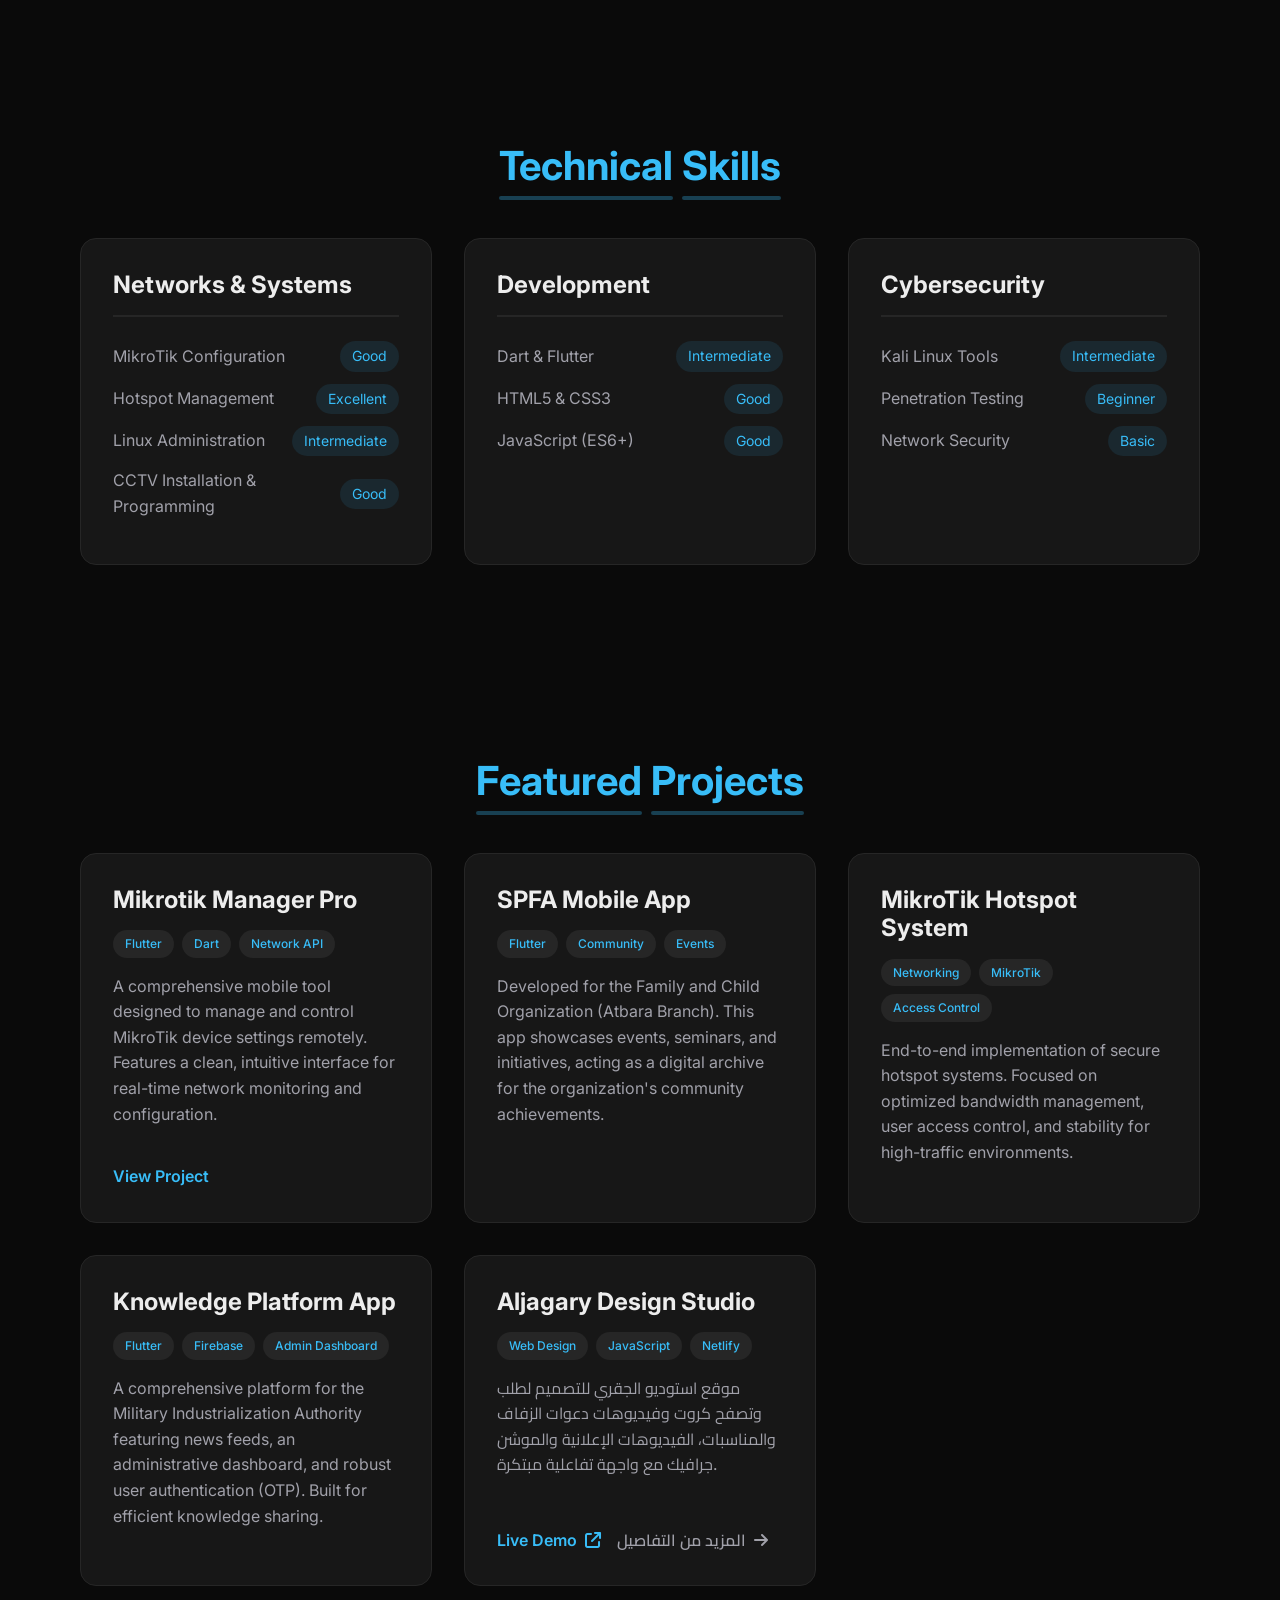
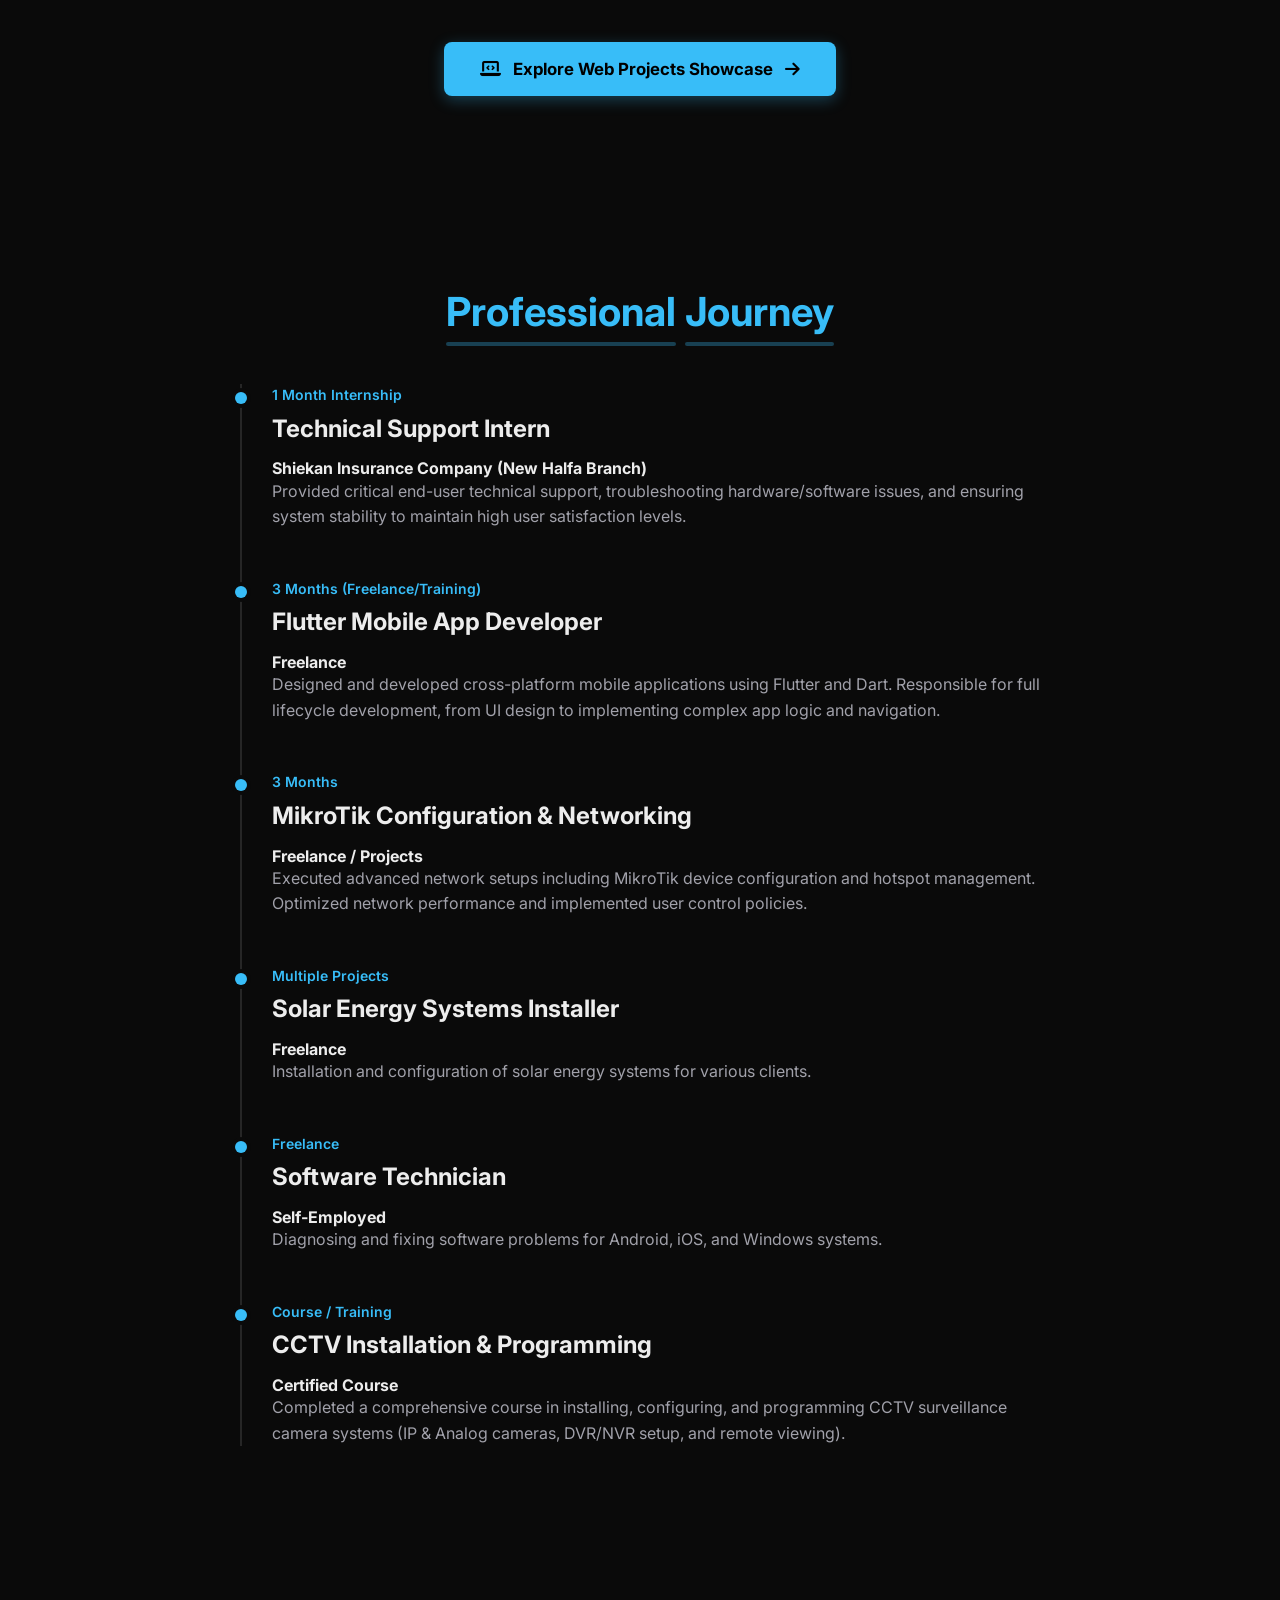
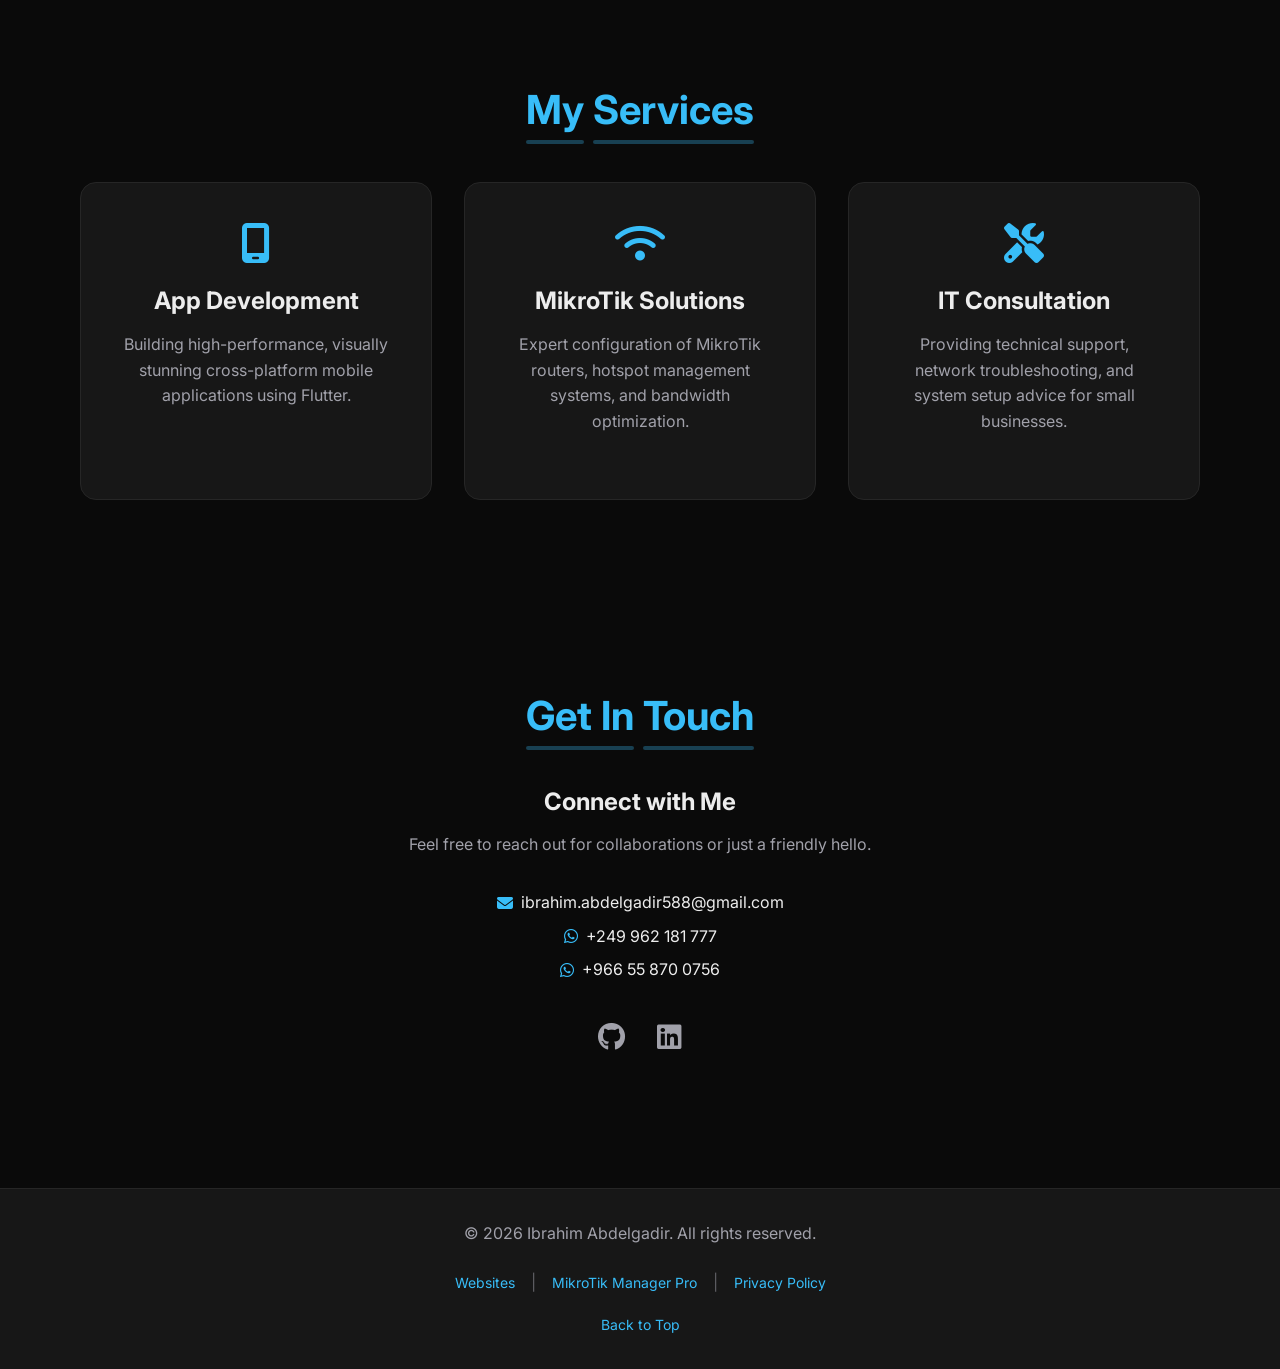
==== commit de56b75e: "اضافة صفحة الاعمال" ====
--- a/index.html
+++ b/index.html
@@ -6,8 +6,8 @@
     <meta name="viewport" content="width=device-width, initial-scale=1.0">
     <meta name="google-site-verification" content="9S3MYwOYQHIgkdlfTBo-XeQFsOwgO8a2KJ5LMAEFX1c" />
     <meta name="description"
-        content="Ibrahim Abdelgadir Portfolio - Flutter Developer, Network Specialist, and IT Graduate. معرض أعمال إبراهيم عبد القادر - مبرمج فلاتر وأخصائي شبكات.">
-    <meta name="keywords" content="Ibrahim Abdelgadir, Flutter Developer, Network Specialist, MikroTik, CCTV, IT Portfolio, Software Engineer, Sudan IT, إبراهيم عبد القادر, مبرمج فلاتر, مبرمج تطبيقات, هندسة شبكات, ميكروتك, كاميرات مراقبة">
+        content="معرض أعمال إبراهيم عبدالقادر - مبرمج تطبيقات فلاتر، خبير شبكات مايكروتك، وتصميم مواقع وصفحات تسجيل الدخول وهوستبوت. Ibrahim Abdelgadir Portfolio - Flutter Developer, MikroTik & Network Specialist.">
+    <meta name="keywords" content="ابراهيم عبدالقادر مايكروتك, صفحات تسجيل الدخول, صفحات هوتسبوت, ابراهيم عبدالقادر برمجة, ابراهيم عبد القادر مايكروتك, ابراهيم عبد القادر برمجة, صفحات هوت سبوت, واجهات مايكروتك, Ibrahim Abdelgadir, Flutter Developer, Network Specialist, MikroTik, CCTV, IT Portfolio, Software Engineer, إبراهيم عبد القادر, مبرمج فلاتر, مبرمج تطبيقات, هندسة شبكات, ميكروتك">
     <meta name="author" content="Ibrahim Abdelgadir">
     <link rel="canonical" href="http://ibrahim-protfolio.42web.io/">
 
@@ -52,7 +52,7 @@
         "https://github.com/Ibrahim588",
         "https://www.linkedin.com/in/ibrahim-abdelgadir-a41a442bb"
       ],
-      "knowsAbout": ["Flutter", "Dart", "MikroTik Configuration", "Network Security", "Linux Administration", "CCTV Installation & Programming"]
+      "knowsAbout": ["Flutter", "Dart", "MikroTik Configuration", "Network Security", "Linux Administration", "CCTV Installation & Programming", "ابراهيم عبدالقادر مايكروتك", "صفحات تسجيل الدخول", "صفحات هوتسبوت", "ابراهيم عبدالقادر برمجة"]
     }
     </script>
 </head>
@@ -70,6 +70,7 @@
                     <li><a href="#about" class="nav-link" data-i18n="nav_about">About</a></li>
                     <li><a href="#skills" class="nav-link" data-i18n="nav_skills">Skills</a></li>
                     <li><a href="#projects" class="nav-link" data-i18n="nav_projects">Projects</a></li>
+                    <li><a href="websites.html" class="nav-link" data-i18n="nav_websites">Websites</a></li>
                     <li><a href="#experience" class="nav-link" data-i18n="nav_experience">Experience</a></li>
                     <li><a href="#contact" class="nav-link" data-i18n="nav_contact">Contact</a></li>
                 </ul>
@@ -304,6 +305,38 @@
                             </p>
                         </div>
                     </article>
+
+                    <!-- Project 5: Aljagary Design Studio -->
+                    <article class="project-card">
+                        <div class="project-content">
+                            <h3>Aljagary Design Studio</h3>
+                            <div class="project-tags">
+                                <span class="tag">Web Design</span>
+                                <span class="tag">JavaScript</span>
+                                <span class="tag">Netlify</span>
+                            </div>
+                            <p>
+                                موقع استوديو الجقري للتصميم لطلب وتصفح كروت وفيديوهات دعوات الزفاف والمناسبات، الفيديوهات الإعلانية والموشن جرافيك مع واجهة تفاعلية مبتكرة.
+                            </p>
+                            <div style="display: flex; gap: 1rem; flex-wrap: wrap; margin-top: auto;">
+                                <a href="https://aljagary-studio.netlify.app/" target="_blank" rel="noopener noreferrer"
+                                    class="project-link">
+                                    <span data-i18n="btn_visit_site">زيارة الموقع الحي</span> <i class="fa-solid fa-arrow-up-right-from-square"></i>
+                                </a>
+                                <a href="websites.html" class="project-link" style="color: var(--text-secondary);">
+                                    <span>المزيد من التفاصيل</span> <i class="fa-solid fa-arrow-right"></i>
+                                </a>
+                            </div>
+                        </div>
+                    </article>
+                </div>
+
+                <div style="text-align: center; margin-top: 3.5rem;">
+                    <a href="websites.html" class="btn btn-primary" style="padding: 0.85rem 2.25rem; font-size: 1.05rem; gap: 0.75rem; box-shadow: 0 4px 15px rgba(56, 189, 248, 0.3);">
+                        <i class="fa-solid fa-laptop-code"></i>
+                        <span data-i18n="btn_explore_websites">Explore Web Projects Showcase</span>
+                        <i class="fa-solid fa-arrow-right"></i>
+                    </a>
                 </div>
             </div>
         </section>
@@ -491,6 +524,13 @@
     <footer>
         <div class="container">
             <p data-i18n="footer_copy">&copy; 2026 Ibrahim Abdelgadir. All rights reserved.</p>
+            <div style="margin: 0.75rem 0 1rem; display: flex; gap: 1rem; justify-content: center; align-items: center; flex-wrap: wrap;">
+                <a href="websites.html" class="footer-link" data-i18n="nav_websites">Websites</a>
+                <span style="color: var(--text-secondary); opacity: 0.5;">|</span>
+                <a href="project-mikrotik.html" class="footer-link">MikroTik Manager Pro</a>
+                <span style="color: var(--text-secondary); opacity: 0.5;">|</span>
+                <a href="privacy-policy.html" class="footer-link">Privacy Policy</a>
+            </div>
             <a href="#hero" class="footer-link" data-i18n="footer_back">Back to Top <i
                     class="fa-solid fa-arrow-up"></i></a>
         </div>
--- a/css/style.css
+++ b/css/style.css
@@ -1,762 +1,1146 @@
-/* 
- * Modern Developer Portfolio
- * Design System & Main Stylesheet
- */
-
-@import url('https://fonts.googleapis.com/css2?family=Cairo:wght@300;400;500;600;700;800&family=Inter:wght@300;400;500;600;700;800&display=swap');
-
-:root {
-    /* Color Palette - Dark Mode (Default) */
-    --bg-body: #0a0a0a;
-    --bg-surface: #171717;
-    --bg-surface-hover: #262626;
-
-    --text-primary: #ededed;
-    --text-secondary: #a1a1aa;
-    --text-accent: #38bdf8;
-    /* Sky Blue */
-
-    --border-color: #262626;
-    --primary-color: #38bdf8;
-    --primary-hover: #0ea5e9;
-
-    --shadow-sm: 0 1px 2px 0 rgb(0 0 0 / 0.05);
-    --shadow-md: 0 4px 6px -1px rgb(0 0 0 / 0.1), 0 2px 4px -2px rgb(0 0 0 / 0.1);
-    --shadow-lg: 0 10px 15px -3px rgb(0 0 0 / 0.1), 0 4px 6px -4px rgb(0 0 0 / 0.1);
-
-    --transition-fast: 200ms ease;
-    --transition-medium: 300ms ease;
-
-    --font-main: 'Inter', 'Cairo', sans-serif;
-    --max-width: 1200px;
-    --header-height: 80px;
-}
-
-[data-theme="light"] {
-    /* Color Palette - Light Mode */
-    --bg-body: #ffffff;
-    --bg-surface: #f8fafc;
-    --bg-surface-hover: #f1f5f9;
-
-    --text-primary: #0f172a;
-    --text-secondary: #64748b;
-    --text-accent: #0284c7;
-
-    --border-color: #e2e8f0;
-    --primary-color: #0284c7;
-    --primary-hover: #0369a1;
-}
-
-/* Reset & Base Styles */
-*,
-*::before,
-*::after {
-    box-sizing: border-box;
-    margin: 0;
-    padding: 0;
-}
-
-html {
-    scroll-behavior: smooth;
-    font-size: 16px;
-}
-
-body {
-    font-family: var(--font-main);
-    background-color: var(--bg-body);
-    color: var(--text-primary);
-    line-height: 1.6;
-    overflow-x: hidden;
-    transition: background-color var(--transition-medium), color var(--transition-medium);
-}
-
-a {
-    text-decoration: none;
-    color: inherit;
-    transition: color var(--transition-fast);
-}
-
-ul {
-    list-style: none;
-}
-
-img {
-    max-width: 100%;
-    display: block;
-}
-
-button {
-    cursor: pointer;
-    border: none;
-    background: none;
-    font-family: inherit;
-}
-
-/* Layout Utilities */
-.container {
-    width: 90%;
-    max-width: var(--max-width);
-    margin: 0 auto;
-    padding: 0 1rem;
-}
-
-section {
-    padding: 6rem 0;
-}
-
-/* Typography */
-h1,
-h2,
-h3,
-h4,
-h5,
-h6 {
-    line-height: 1.2;
-    font-weight: 700;
-    color: var(--text-primary);
-}
-
-h1 {
-    font-size: 2.5rem;
-}
-
-h2 {
-    font-size: 2rem;
-    margin-bottom: 3rem;
-    text-align: center;
-}
-
-h3 {
-    font-size: 1.5rem;
-    margin-bottom: 1rem;
-}
-
-p {
-    color: var(--text-secondary);
-    margin-bottom: 1.5rem;
-}
-
-@media (min-width: 768px) {
-    h1 {
-        font-size: 3.5rem;
-    }
-
-    h2 {
-        font-size: 2.5rem;
-    }
-}
-
-/* Section Header Styling */
-.section-title span {
-    color: var(--primary-color);
-    position: relative;
-}
-
-.section-title span::after {
-    content: '';
-    position: absolute;
-    width: 100%;
-    height: 4px;
-    background: var(--primary-color);
-    bottom: -10px;
-    left: 0;
-    opacity: 0.3;
-    border-radius: 2px;
-}
-
-/* Navigation */
-.navbar {
-    position: fixed;
-    top: 0;
-    left: 0;
-    width: 100%;
-    height: var(--header-height);
-    background: rgba(10, 10, 10, 0.8);
-    backdrop-filter: blur(10px);
-    z-index: 1000;
-    border-bottom: 1px solid rgba(255, 255, 255, 0.05);
-    display: flex;
-    align-items: center;
-    transition: background-color var(--transition-medium), border-color var(--transition-medium);
-}
-
-[data-theme="light"] .navbar {
-    background: rgba(255, 255, 255, 0.8);
-    border-bottom: 1px solid rgba(0, 0, 0, 0.05);
-}
-
-.navbar .container {
-    display: flex;
-    justify-content: space-between;
-    align-items: center;
-}
-
-.logo {
-    font-size: 1.5rem;
-    font-weight: 800;
-    color: var(--text-primary);
-    letter-spacing: -0.5px;
-}
-
-.logo span {
-    color: var(--primary-color);
-}
-
-.nav-links {
-    display: flex;
-    gap: 2rem;
-}
-
-.nav-link {
-    font-weight: 500;
-    color: var(--text-secondary);
-    position: relative;
-}
-
-.nav-link:hover,
-.nav-link.active {
-    color: var(--primary-color);
-}
-
-.nav-link::after {
-    content: '';
-    position: absolute;
-    width: 0;
-    height: 2px;
-    bottom: -4px;
-    left: 0;
-    background-color: var(--primary-color);
-    transition: width var(--transition-fast);
-}
-
-.nav-link:hover::after {
-    width: 100%;
-}
-
-/* Base Mobile Menu - Hidden on Desktop */
-.mobile-menu-btn {
-    display: none;
-    font-size: 1.5rem;
-    color: var(--text-primary);
-}
-
-/* Theme Toggle */
-.theme-toggle {
-    color: var(--text-primary);
-    font-size: 1.25rem;
-    padding: 0.5rem;
-    border-radius: 50%;
-    transition: background-color var(--transition-fast);
-}
-
-.theme-toggle:hover {
-    background-color: var(--bg-surface-hover);
-}
-
-/* Language Toggle */
-.lang-toggle {
-    color: var(--text-primary);
-    font-size: 0.875rem;
-    font-weight: 700;
-    padding: 0.5rem 0.75rem;
-    border-radius: 0.5rem;
-    transition: background-color var(--transition-fast);
-    border: 1px solid var(--border-color);
-}
-
-.lang-toggle:hover {
-    background-color: var(--bg-surface-hover);
-    border-color: var(--primary-color);
-}
-
-/* Hero Section */
-.hero {
-    min-height: 100vh;
-    display: flex;
-    align-items: center;
-    padding-top: var(--header-height);
-    position: relative;
-}
-
-.hero-content {
-    max-width: 800px;
-}
-
-.hero-greeting {
-    font-size: 1.125rem;
-    color: var(--primary-color);
-    font-weight: 600;
-    margin-bottom: 1rem;
-    display: block;
-}
-
-.hero-name {
-    margin-bottom: 1.5rem;
-    background: linear-gradient(to right, var(--text-primary), var(--text-secondary));
-    -webkit-background-clip: text;
-    -webkit-text-fill-color: transparent;
-    background-clip: text;
-}
-
-.hero-role {
-    font-size: 1.25rem;
-    color: var(--text-secondary);
-    font-weight: 500;
-    margin-bottom: 2rem;
-}
-
-.hero-btns {
-    display: flex;
-    gap: 1rem;
-    flex-wrap: wrap;
-}
-
-.btn {
-    display: inline-flex;
-    align-items: center;
-    justify-content: center;
-    padding: 0.75rem 2rem;
-    border-radius: 0.5rem;
-    font-weight: 600;
-    transition: transform var(--transition-fast), box-shadow var(--transition-fast);
-}
-
-.btn-primary {
-    background: var(--primary-color);
-    color: var(--bg-body);
-}
-
-[data-theme="dark"] .btn-primary {
-    color: #000;
-    font-weight: 700;
-}
-
-[data-theme="light"] .btn-primary {
-    color: #fff;
-}
-
-.btn-primary:hover {
-    transform: translateY(-2px);
-    box-shadow: 0 4px 12px rgba(56, 189, 248, 0.3);
-}
-
-.btn-outline {
-    border: 2px solid var(--border-color);
-    color: var(--text-primary);
-}
-
-.btn-outline:hover {
-    border-color: var(--primary-color);
-    color: var(--primary-color);
-    transform: translateY(-2px);
-}
-
-/* About Section */
-.about-content {
-    display: grid;
-    grid-template-columns: 1fr;
-    gap: 3rem;
-    align-items: center;
-}
-
-.about-text h3 {
-    color: var(--primary-color);
-}
-
-.about-image {
-    position: relative;
-    width: 100%;
-    max-width: 400px;
-    margin: 0 auto;
-    aspect-ratio: 1 / 1;
-    border-radius: 1rem;
-    overflow: hidden;
-    background: var(--bg-surface);
-    display: flex;
-    align-items: center;
-    justify-content: center;
-    border: 2px solid var(--border-color);
-}
-
-.placeholder-avatar {
-    font-size: 5rem;
-    color: var(--text-secondary);
-}
-
-/* Skills Section */
-.skills-grid {
-    display: grid;
-    grid-template-columns: repeat(auto-fit, minmax(280px, 1fr));
-    gap: 2rem;
-}
-
-.skill-category {
-    background: var(--bg-surface);
-    padding: 2rem;
-    border-radius: 1rem;
-    border: 1px solid var(--border-color);
-    transition: transform var(--transition-medium);
-}
-
-.skill-category:hover {
-    transform: translateY(-5px);
-    border-color: var(--primary-color);
-}
-
-.skill-category h3 {
-    border-bottom: 2px solid var(--border-color);
-    padding-bottom: 1rem;
-    margin-bottom: 1.5rem;
-    display: flex;
-    align-items: center;
-    gap: 0.75rem;
-}
-
-.skill-list li {
-    margin-bottom: 0.75rem;
-    display: flex;
-    justify-content: space-between;
-    align-items: center;
-    color: var(--text-secondary);
-}
-
-.skill-level {
-    font-size: 0.875rem;
-    padding: 0.25rem 0.75rem;
-    border-radius: 2rem;
-    background: rgba(56, 189, 248, 0.1);
-    color: var(--primary-color);
-}
-
-/* Projects Section */
-.projects-grid {
-    display: grid;
-    grid-template-columns: repeat(auto-fit, minmax(300px, 1fr));
-    gap: 2rem;
-}
-
-.project-card {
-    background: var(--bg-surface);
-    border-radius: 1rem;
-    overflow: hidden;
-    border: 1px solid var(--border-color);
-    transition: transform var(--transition-medium), box-shadow var(--transition-medium), z-index 0s;
-    display: flex;
-    flex-direction: column;
-    position: relative;
-    /* Fixed z-index stacking */
-}
-
-.project-card:hover {
-    transform: translateY(-8px);
-    box-shadow: var(--shadow-lg);
-    border-color: var(--primary-color);
-    z-index: 10;
-}
-
-.project-content {
-    padding: 2rem;
-    flex: 1;
-    display: flex;
-    flex-direction: column;
-}
-
-.project-tags {
-    display: flex;
-    flex-wrap: wrap;
-    gap: 0.5rem;
-    margin-bottom: 1rem;
-}
-
-.tag {
-    font-size: 0.75rem;
-    padding: 0.25rem 0.75rem;
-    border-radius: 2rem;
-    background: var(--bg-surface-hover);
-    color: var(--primary-color);
-    font-weight: 500;
-}
-
-.project-link {
-    margin-top: auto;
-    align-self: flex-start;
-    font-weight: 600;
-    color: var(--primary-color);
-    display: inline-flex;
-    align-items: center;
-    gap: 0.5rem;
-}
-
-.project-link:hover {
-    text-decoration: underline;
-}
-
-/* Experience Section */
-.timeline {
-    position: relative;
-    max-width: 800px;
-    margin: 0 auto;
-}
-
-.timeline::before {
-    content: '';
-    position: absolute;
-    top: 0;
-    bottom: 0;
-    left: 0;
-    width: 2px;
-    background: var(--border-color);
-}
-
-.timeline-item {
-    position: relative;
-    padding-left: 2rem;
-    margin-bottom: 3rem;
-}
-
-.timeline-dot {
-    position: absolute;
-    left: -5px;
-    top: 0.5rem;
-    width: 12px;
-    height: 12px;
-    border-radius: 50%;
-    background: var(--primary-color);
-    box-shadow: 0 0 0 4px var(--bg-body);
-}
-
-.period {
-    font-size: 0.875rem;
-    color: var(--primary-color);
-    font-weight: 600;
-    margin-bottom: 0.5rem;
-    display: block;
-}
-
-/* Services */
-.services-grid {
-    display: grid;
-    grid-template-columns: repeat(auto-fit, minmax(280px, 1fr));
-    gap: 2rem;
-    text-align: center;
-}
-
-.service-card {
-    padding: 2.5rem;
-    background: var(--bg-surface);
-    border-radius: 1rem;
-    border: 1px solid var(--border-color);
-    transition: all var(--transition-medium);
-}
-
-.service-card:hover {
-    background: var(--bg-surface-hover);
-    transform: scale(1.02);
-}
-
-.service-icon {
-    font-size: 2.5rem;
-    color: var(--primary-color);
-    margin-bottom: 1.5rem;
-}
-
-/* Career Objective */
-.career-objective-box {
-    background: linear-gradient(145deg, var(--bg-surface), var(--bg-body));
-    padding: 3rem;
-    border-radius: 1rem;
-    border: 1px solid var(--border-color);
-    text-align: center;
-    max-width: 900px;
-    margin: 0 auto;
-}
-
-.career-objective-box p {
-    font-size: 1.125rem;
-    color: var(--text-primary);
-    margin-bottom: 0;
-}
-
-/* Contact Section */
-.contact-container {
-    display: grid;
-    grid-template-columns: 1fr;
-    gap: 4rem;
-    max-width: 900px;
-    margin: 0 auto;
-}
-
-.social-links {
-    display: flex;
-    justify-content: center;
-    gap: 2rem;
-    margin-bottom: 2rem;
-}
-
-.social-icon {
-    font-size: 1.75rem;
-    color: var(--text-secondary);
-    transition: color var(--transition-fast), transform var(--transition-fast);
-}
-
-.social-icon:hover {
-    color: var(--primary-color);
-    transform: translateY(-3px);
-}
-
-.contact-form {
-    background: var(--bg-surface);
-    padding: 2rem;
-    border-radius: 1rem;
-    border: 1px solid var(--border-color);
-}
-
-.form-group {
-    margin-bottom: 1.5rem;
-}
-
-.form-label {
-    display: block;
-    margin-bottom: 0.5rem;
-    color: var(--text-primary);
-    font-weight: 500;
-}
-
-.form-input,
-.form-textarea {
-    width: 100%;
-    padding: 0.75rem;
-    border-radius: 0.5rem;
-    background: var(--bg-body);
-    border: 1px solid var(--border-color);
-    color: var(--text-primary);
-    font-family: inherit;
-    transition: border-color var(--transition-fast);
-}
-
-.form-input:focus,
-.form-textarea:focus {
-    outline: none;
-    border-color: var(--primary-color);
-}
-
-/* Footer */
-footer {
-    background: var(--bg-surface);
-    padding: 2rem 0;
-    text-align: center;
-    border-top: 1px solid var(--border-color);
-}
-
-.footer-link {
-    color: var(--primary-color);
-    font-size: 0.875rem;
-}
-
-/* Responsive */
-@media (min-width: 768px) {
-    .about-content {
-        grid-template-columns: 1fr 1fr;
-    }
-}
-
-@media (max-width: 768px) {
-    .nav-links {
-        position: fixed;
-        top: var(--header-height);
-        right: -100%;
-        height: calc(100vh - var(--header-height));
-        width: 70%;
-        background: var(--bg-surface);
-        flex-direction: column;
-        padding: 2rem;
-        transition: right var(--transition-medium);
-        border-left: 1px solid var(--border-color);
-    }
-
-    .nav-links.active {
-        right: 0;
-        box-shadow: -10px 0 20px rgba(0, 0, 0, 0.5);
-    }
-
-    .mobile-menu-btn {
-        display: block;
-    }
-}
-
-/* Animation Utilities */
-.hidden-section {
-    opacity: 0;
-    transform: translateY(30px);
-    transition: opacity 0.6s ease-out, transform 0.6s ease-out;
-}
-
-.visible-section {
-    opacity: 1;
-    transform: translateY(0);
-}
-
-/* RTL Support */
-[dir="rtl"] {
-    direction: rtl;
-    text-align: right;
-}
-
-[dir="rtl"] .logo span {
-    /* Logo dot might need moving? Usually names like Ibrahim. look fine */
-}
-
-[dir="rtl"] .nav-links {
-    /* gap handles spacing */
-}
-
-[dir="rtl"] .theme-toggle,
-[dir="rtl"] .lang-toggle {
-    /* Spacing handled by flex gap */
-}
-
-[dir="rtl"] .project-link i {
-    transform: rotate(180deg);
-}
-
-[dir="rtl"] .timeline::before {
-    left: auto;
-    right: 0;
-}
-
-[dir="rtl"] .timeline-item {
-    padding-left: 0;
-    padding-right: 2rem;
-}
-
-[dir="rtl"] .timeline-dot {
-    left: auto;
-    right: -5px;
-}
-
-[dir="rtl"] .section-title span::after {
-    left: auto;
-    right: 0;
-}
-
-[dir="rtl"] .nav-link::after {
-    left: auto;
-    right: 0;
-}
-
-/* Mobile RTL */
-@media (max-width: 768px) {
-    [dir="rtl"] .nav-links {
-        right: auto;
-        left: -100%;
-        border-left: none;
-        border-right: 1px solid var(--border-color);
-        transition: left var(--transition-medium);
-    }
-
-    [dir="rtl"] .nav-links.active {
-        right: auto;
-        left: 0;
-        box-shadow: 10px 0 20px rgba(0, 0, 0, 0.5);
-    }
-}+/* 
+ * Modern Developer Portfolio
+ * Design System & Main Stylesheet
+ */
+
+@import url('https://fonts.googleapis.com/css2?family=Cairo:wght@300;400;500;600;700;800&family=Inter:wght@300;400;500;600;700;800&display=swap');
+
+:root {
+    /* Color Palette - Dark Mode (Default) */
+    --bg-body: #0a0a0a;
+    --bg-surface: #171717;
+    --bg-surface-hover: #262626;
+
+    --text-primary: #ededed;
+    --text-secondary: #a1a1aa;
+    --text-accent: #38bdf8;
+    /* Sky Blue */
+
+    --border-color: #262626;
+    --primary-color: #38bdf8;
+    --primary-hover: #0ea5e9;
+
+    --shadow-sm: 0 1px 2px 0 rgb(0 0 0 / 0.05);
+    --shadow-md: 0 4px 6px -1px rgb(0 0 0 / 0.1), 0 2px 4px -2px rgb(0 0 0 / 0.1);
+    --shadow-lg: 0 10px 15px -3px rgb(0 0 0 / 0.1), 0 4px 6px -4px rgb(0 0 0 / 0.1);
+
+    --transition-fast: 200ms ease;
+    --transition-medium: 300ms ease;
+
+    --font-main: 'Inter', 'Cairo', sans-serif;
+    --max-width: 1200px;
+    --header-height: 80px;
+}
+
+[data-theme="light"] {
+    /* Color Palette - Light Mode */
+    --bg-body: #ffffff;
+    --bg-surface: #f8fafc;
+    --bg-surface-hover: #f1f5f9;
+
+    --text-primary: #0f172a;
+    --text-secondary: #64748b;
+    --text-accent: #0284c7;
+
+    --border-color: #e2e8f0;
+    --primary-color: #0284c7;
+    --primary-hover: #0369a1;
+}
+
+/* Reset & Base Styles */
+*,
+*::before,
+*::after {
+    box-sizing: border-box;
+    margin: 0;
+    padding: 0;
+}
+
+html {
+    scroll-behavior: smooth;
+    font-size: 16px;
+}
+
+body {
+    font-family: var(--font-main);
+    background-color: var(--bg-body);
+    color: var(--text-primary);
+    line-height: 1.6;
+    overflow-x: hidden;
+    transition: background-color var(--transition-medium), color var(--transition-medium);
+}
+
+a {
+    text-decoration: none;
+    color: inherit;
+    transition: color var(--transition-fast);
+}
+
+ul {
+    list-style: none;
+}
+
+img {
+    max-width: 100%;
+    display: block;
+}
+
+button {
+    cursor: pointer;
+    border: none;
+    background: none;
+    font-family: inherit;
+}
+
+/* Layout Utilities */
+.container {
+    width: 90%;
+    max-width: var(--max-width);
+    margin: 0 auto;
+    padding: 0 1rem;
+}
+
+section {
+    padding: 6rem 0;
+}
+
+/* Typography */
+h1,
+h2,
+h3,
+h4,
+h5,
+h6 {
+    line-height: 1.2;
+    font-weight: 700;
+    color: var(--text-primary);
+}
+
+h1 {
+    font-size: 2.5rem;
+}
+
+h2 {
+    font-size: 2rem;
+    margin-bottom: 3rem;
+    text-align: center;
+}
+
+h3 {
+    font-size: 1.5rem;
+    margin-bottom: 1rem;
+}
+
+p {
+    color: var(--text-secondary);
+    margin-bottom: 1.5rem;
+}
+
+@media (min-width: 768px) {
+    h1 {
+        font-size: 3.5rem;
+    }
+
+    h2 {
+        font-size: 2.5rem;
+    }
+}
+
+/* Section Header Styling */
+.section-title span {
+    color: var(--primary-color);
+    position: relative;
+}
+
+.section-title span::after {
+    content: '';
+    position: absolute;
+    width: 100%;
+    height: 4px;
+    background: var(--primary-color);
+    bottom: -10px;
+    left: 0;
+    opacity: 0.3;
+    border-radius: 2px;
+}
+
+/* Navigation */
+.navbar {
+    position: fixed;
+    top: 0;
+    left: 0;
+    width: 100%;
+    height: var(--header-height);
+    background: rgba(10, 10, 10, 0.8);
+    backdrop-filter: blur(10px);
+    z-index: 1000;
+    border-bottom: 1px solid rgba(255, 255, 255, 0.05);
+    display: flex;
+    align-items: center;
+    transition: background-color var(--transition-medium), border-color var(--transition-medium);
+}
+
+[data-theme="light"] .navbar {
+    background: rgba(255, 255, 255, 0.8);
+    border-bottom: 1px solid rgba(0, 0, 0, 0.05);
+}
+
+.navbar .container {
+    display: flex;
+    justify-content: space-between;
+    align-items: center;
+}
+
+.logo {
+    font-size: 1.5rem;
+    font-weight: 800;
+    color: var(--text-primary);
+    letter-spacing: -0.5px;
+}
+
+.logo span {
+    color: var(--primary-color);
+}
+
+.nav-links {
+    display: flex;
+    gap: 2rem;
+}
+
+.nav-link {
+    font-weight: 500;
+    color: var(--text-secondary);
+    position: relative;
+}
+
+.nav-link:hover,
+.nav-link.active {
+    color: var(--primary-color);
+}
+
+.nav-link::after {
+    content: '';
+    position: absolute;
+    width: 0;
+    height: 2px;
+    bottom: -4px;
+    left: 0;
+    background-color: var(--primary-color);
+    transition: width var(--transition-fast);
+}
+
+.nav-link:hover::after {
+    width: 100%;
+}
+
+/* Base Mobile Menu - Hidden on Desktop */
+.mobile-menu-btn {
+    display: none;
+    font-size: 1.5rem;
+    color: var(--text-primary);
+}
+
+/* Theme Toggle */
+.theme-toggle {
+    color: var(--text-primary);
+    font-size: 1.25rem;
+    padding: 0.5rem;
+    border-radius: 50%;
+    transition: background-color var(--transition-fast);
+}
+
+.theme-toggle:hover {
+    background-color: var(--bg-surface-hover);
+}
+
+/* Language Toggle */
+.lang-toggle {
+    color: var(--text-primary);
+    font-size: 0.875rem;
+    font-weight: 700;
+    padding: 0.5rem 0.75rem;
+    border-radius: 0.5rem;
+    transition: background-color var(--transition-fast);
+    border: 1px solid var(--border-color);
+}
+
+.lang-toggle:hover {
+    background-color: var(--bg-surface-hover);
+    border-color: var(--primary-color);
+}
+
+/* Hero Section */
+.hero {
+    min-height: 100vh;
+    display: flex;
+    align-items: center;
+    padding-top: var(--header-height);
+    position: relative;
+}
+
+.hero-content {
+    max-width: 800px;
+}
+
+.hero-greeting {
+    font-size: 1.125rem;
+    color: var(--primary-color);
+    font-weight: 600;
+    margin-bottom: 1rem;
+    display: block;
+}
+
+.hero-name {
+    margin-bottom: 1.5rem;
+    background: linear-gradient(to right, var(--text-primary), var(--text-secondary));
+    -webkit-background-clip: text;
+    -webkit-text-fill-color: transparent;
+    background-clip: text;
+}
+
+.hero-role {
+    font-size: 1.25rem;
+    color: var(--text-secondary);
+    font-weight: 500;
+    margin-bottom: 2rem;
+}
+
+.hero-btns {
+    display: flex;
+    gap: 1rem;
+    flex-wrap: wrap;
+}
+
+.btn {
+    display: inline-flex;
+    align-items: center;
+    justify-content: center;
+    padding: 0.75rem 2rem;
+    border-radius: 0.5rem;
+    font-weight: 600;
+    transition: transform var(--transition-fast), box-shadow var(--transition-fast);
+}
+
+.btn-primary {
+    background: var(--primary-color);
+    color: var(--bg-body);
+}
+
+[data-theme="dark"] .btn-primary {
+    color: #000;
+    font-weight: 700;
+}
+
+[data-theme="light"] .btn-primary {
+    color: #fff;
+}
+
+.btn-primary:hover {
+    transform: translateY(-2px);
+    box-shadow: 0 4px 12px rgba(56, 189, 248, 0.3);
+}
+
+.btn-outline {
+    border: 2px solid var(--border-color);
+    color: var(--text-primary);
+}
+
+.btn-outline:hover {
+    border-color: var(--primary-color);
+    color: var(--primary-color);
+    transform: translateY(-2px);
+}
+
+/* About Section */
+.about-content {
+    display: grid;
+    grid-template-columns: 1fr;
+    gap: 3rem;
+    align-items: center;
+}
+
+.about-text h3 {
+    color: var(--primary-color);
+}
+
+.about-image {
+    position: relative;
+    width: 100%;
+    max-width: 400px;
+    margin: 0 auto;
+    aspect-ratio: 1 / 1;
+    border-radius: 1rem;
+    overflow: hidden;
+    background: var(--bg-surface);
+    display: flex;
+    align-items: center;
+    justify-content: center;
+    border: 2px solid var(--border-color);
+}
+
+.placeholder-avatar {
+    font-size: 5rem;
+    color: var(--text-secondary);
+}
+
+/* Skills Section */
+.skills-grid {
+    display: grid;
+    grid-template-columns: repeat(auto-fit, minmax(280px, 1fr));
+    gap: 2rem;
+}
+
+.skill-category {
+    background: var(--bg-surface);
+    padding: 2rem;
+    border-radius: 1rem;
+    border: 1px solid var(--border-color);
+    transition: transform var(--transition-medium);
+}
+
+.skill-category:hover {
+    transform: translateY(-5px);
+    border-color: var(--primary-color);
+}
+
+.skill-category h3 {
+    border-bottom: 2px solid var(--border-color);
+    padding-bottom: 1rem;
+    margin-bottom: 1.5rem;
+    display: flex;
+    align-items: center;
+    gap: 0.75rem;
+}
+
+.skill-list li {
+    margin-bottom: 0.75rem;
+    display: flex;
+    justify-content: space-between;
+    align-items: center;
+    color: var(--text-secondary);
+}
+
+.skill-level {
+    font-size: 0.875rem;
+    padding: 0.25rem 0.75rem;
+    border-radius: 2rem;
+    background: rgba(56, 189, 248, 0.1);
+    color: var(--primary-color);
+}
+
+/* Projects Section */
+.projects-grid {
+    display: grid;
+    grid-template-columns: repeat(auto-fit, minmax(300px, 1fr));
+    gap: 2rem;
+}
+
+.project-card {
+    background: var(--bg-surface);
+    border-radius: 1rem;
+    overflow: hidden;
+    border: 1px solid var(--border-color);
+    transition: transform var(--transition-medium), box-shadow var(--transition-medium), z-index 0s;
+    display: flex;
+    flex-direction: column;
+    position: relative;
+    /* Fixed z-index stacking */
+}
+
+.project-card:hover {
+    transform: translateY(-8px);
+    box-shadow: var(--shadow-lg);
+    border-color: var(--primary-color);
+    z-index: 10;
+}
+
+.project-content {
+    padding: 2rem;
+    flex: 1;
+    display: flex;
+    flex-direction: column;
+}
+
+.project-tags {
+    display: flex;
+    flex-wrap: wrap;
+    gap: 0.5rem;
+    margin-bottom: 1rem;
+}
+
+.tag {
+    font-size: 0.75rem;
+    padding: 0.25rem 0.75rem;
+    border-radius: 2rem;
+    background: var(--bg-surface-hover);
+    color: var(--primary-color);
+    font-weight: 500;
+}
+
+.project-link {
+    margin-top: auto;
+    align-self: flex-start;
+    font-weight: 600;
+    color: var(--primary-color);
+    display: inline-flex;
+    align-items: center;
+    gap: 0.5rem;
+}
+
+.project-link:hover {
+    text-decoration: underline;
+}
+
+/* Experience Section */
+.timeline {
+    position: relative;
+    max-width: 800px;
+    margin: 0 auto;
+}
+
+.timeline::before {
+    content: '';
+    position: absolute;
+    top: 0;
+    bottom: 0;
+    left: 0;
+    width: 2px;
+    background: var(--border-color);
+}
+
+.timeline-item {
+    position: relative;
+    padding-left: 2rem;
+    margin-bottom: 3rem;
+}
+
+.timeline-dot {
+    position: absolute;
+    left: -5px;
+    top: 0.5rem;
+    width: 12px;
+    height: 12px;
+    border-radius: 50%;
+    background: var(--primary-color);
+    box-shadow: 0 0 0 4px var(--bg-body);
+}
+
+.period {
+    font-size: 0.875rem;
+    color: var(--primary-color);
+    font-weight: 600;
+    margin-bottom: 0.5rem;
+    display: block;
+}
+
+/* Services */
+.services-grid {
+    display: grid;
+    grid-template-columns: repeat(auto-fit, minmax(280px, 1fr));
+    gap: 2rem;
+    text-align: center;
+}
+
+.service-card {
+    padding: 2.5rem;
+    background: var(--bg-surface);
+    border-radius: 1rem;
+    border: 1px solid var(--border-color);
+    transition: all var(--transition-medium);
+}
+
+.service-card:hover {
+    background: var(--bg-surface-hover);
+    transform: scale(1.02);
+}
+
+.service-icon {
+    font-size: 2.5rem;
+    color: var(--primary-color);
+    margin-bottom: 1.5rem;
+}
+
+/* Career Objective */
+.career-objective-box {
+    background: linear-gradient(145deg, var(--bg-surface), var(--bg-body));
+    padding: 3rem;
+    border-radius: 1rem;
+    border: 1px solid var(--border-color);
+    text-align: center;
+    max-width: 900px;
+    margin: 0 auto;
+}
+
+.career-objective-box p {
+    font-size: 1.125rem;
+    color: var(--text-primary);
+    margin-bottom: 0;
+}
+
+/* Contact Section */
+.contact-container {
+    display: grid;
+    grid-template-columns: 1fr;
+    gap: 4rem;
+    max-width: 900px;
+    margin: 0 auto;
+}
+
+.social-links {
+    display: flex;
+    justify-content: center;
+    gap: 2rem;
+    margin-bottom: 2rem;
+}
+
+.social-icon {
+    font-size: 1.75rem;
+    color: var(--text-secondary);
+    transition: color var(--transition-fast), transform var(--transition-fast);
+}
+
+.social-icon:hover {
+    color: var(--primary-color);
+    transform: translateY(-3px);
+}
+
+.contact-form {
+    background: var(--bg-surface);
+    padding: 2rem;
+    border-radius: 1rem;
+    border: 1px solid var(--border-color);
+}
+
+.form-group {
+    margin-bottom: 1.5rem;
+}
+
+.form-label {
+    display: block;
+    margin-bottom: 0.5rem;
+    color: var(--text-primary);
+    font-weight: 500;
+}
+
+.form-input,
+.form-textarea {
+    width: 100%;
+    padding: 0.75rem;
+    border-radius: 0.5rem;
+    background: var(--bg-body);
+    border: 1px solid var(--border-color);
+    color: var(--text-primary);
+    font-family: inherit;
+    transition: border-color var(--transition-fast);
+}
+
+.form-input:focus,
+.form-textarea:focus {
+    outline: none;
+    border-color: var(--primary-color);
+}
+
+/* Footer */
+footer {
+    background: var(--bg-surface);
+    padding: 2rem 0;
+    text-align: center;
+    border-top: 1px solid var(--border-color);
+}
+
+.footer-link {
+    color: var(--primary-color);
+    font-size: 0.875rem;
+}
+
+/* Responsive */
+@media (min-width: 768px) {
+    .about-content {
+        grid-template-columns: 1fr 1fr;
+    }
+}
+
+@media (max-width: 768px) {
+    .nav-links {
+        position: fixed;
+        top: var(--header-height);
+        right: -100%;
+        height: calc(100vh - var(--header-height));
+        width: 70%;
+        background: var(--bg-surface);
+        flex-direction: column;
+        padding: 2rem;
+        transition: right var(--transition-medium);
+        border-left: 1px solid var(--border-color);
+    }
+
+    .nav-links.active {
+        right: 0;
+        box-shadow: -10px 0 20px rgba(0, 0, 0, 0.5);
+    }
+
+    .mobile-menu-btn {
+        display: block;
+    }
+}
+
+/* Animation Utilities */
+.hidden-section {
+    opacity: 0;
+    transform: translateY(30px);
+    transition: opacity 0.6s ease-out, transform 0.6s ease-out;
+}
+
+.visible-section {
+    opacity: 1;
+    transform: translateY(0);
+}
+
+/* RTL Support */
+[dir="rtl"] {
+    direction: rtl;
+    text-align: right;
+}
+
+[dir="rtl"] .logo span {
+    /* Logo dot might need moving? Usually names like Ibrahim. look fine */
+}
+
+[dir="rtl"] .nav-links {
+    /* gap handles spacing */
+}
+
+[dir="rtl"] .theme-toggle,
+[dir="rtl"] .lang-toggle {
+    /* Spacing handled by flex gap */
+}
+
+[dir="rtl"] .project-link i {
+    transform: rotate(180deg);
+}
+
+[dir="rtl"] .timeline::before {
+    left: auto;
+    right: 0;
+}
+
+[dir="rtl"] .timeline-item {
+    padding-left: 0;
+    padding-right: 2rem;
+}
+
+[dir="rtl"] .timeline-dot {
+    left: auto;
+    right: -5px;
+}
+
+[dir="rtl"] .section-title span::after {
+    left: auto;
+    right: 0;
+}
+
+[dir="rtl"] .nav-link::after {
+    left: auto;
+    right: 0;
+}
+
+/* Mobile RTL */
+@media (max-width: 768px) {
+    [dir="rtl"] .nav-links {
+        right: auto;
+        left: -100%;
+        border-left: none;
+        border-right: 1px solid var(--border-color);
+        transition: left var(--transition-medium);
+    }
+
+    [dir="rtl"] .nav-links.active {
+        right: auto;
+        left: 0;
+        box-shadow: 10px 0 20px rgba(0, 0, 0, 0.5);
+    }
+}
+
+/* ===================================================
+ * Web Projects Showcase Page Styles
+ * =================================================== */
+.web-hero {
+    padding: 7rem 0 3rem;
+    text-align: center;
+    background: radial-gradient(circle at 50% 10%, rgba(56, 189, 248, 0.12), transparent 70%);
+}
+
+.web-hero-badge {
+    display: inline-flex;
+    align-items: center;
+    gap: 0.5rem;
+    padding: 0.4rem 1.2rem;
+    background: rgba(56, 189, 248, 0.1);
+    color: var(--primary-color);
+    border: 1px solid rgba(56, 189, 248, 0.25);
+    border-radius: 2rem;
+    font-size: 0.875rem;
+    font-weight: 600;
+    margin-bottom: 1.5rem;
+}
+
+.web-hero-desc {
+    max-width: 720px;
+    margin: 0 auto 2.5rem;
+    font-size: 1.125rem;
+    color: var(--text-secondary);
+    line-height: 1.8;
+}
+
+/* Filter Tabs */
+.filter-tabs-container {
+    display: flex;
+    justify-content: center;
+    flex-wrap: wrap;
+    gap: 0.75rem;
+    margin-bottom: 3rem;
+}
+
+.filter-btn {
+    padding: 0.6rem 1.4rem;
+    border-radius: 2rem;
+    font-size: 0.9rem;
+    font-weight: 600;
+    color: var(--text-secondary);
+    background: var(--bg-surface);
+    border: 1px solid var(--border-color);
+    transition: all var(--transition-fast);
+    display: inline-flex;
+    align-items: center;
+    gap: 0.5rem;
+    cursor: pointer;
+}
+
+.filter-btn:hover {
+    color: var(--primary-color);
+    border-color: var(--primary-color);
+    transform: translateY(-2px);
+}
+
+.filter-btn.active {
+    background: var(--primary-color);
+    color: var(--bg-body);
+    border-color: var(--primary-color);
+    box-shadow: 0 4px 14px rgba(56, 189, 248, 0.35);
+}
+
+[data-theme="dark"] .filter-btn.active {
+    color: #000;
+}
+
+[data-theme="light"] .filter-btn.active {
+    color: #fff;
+}
+
+/* Web Projects Grid */
+.web-projects-grid {
+    display: grid;
+    grid-template-columns: repeat(auto-fill, minmax(350px, 1fr));
+    gap: 2.5rem;
+    margin-bottom: 4rem;
+}
+
+@media (max-width: 480px) {
+    .web-projects-grid {
+        grid-template-columns: 1fr;
+    }
+}
+
+/* Web Showcase Card */
+.web-card {
+    background: var(--bg-surface);
+    border-radius: 1.25rem;
+    border: 1px solid var(--border-color);
+    overflow: hidden;
+    display: flex;
+    flex-direction: column;
+    transition: transform var(--transition-medium), box-shadow var(--transition-medium), border-color var(--transition-medium), opacity var(--transition-fast);
+    position: relative;
+}
+
+.web-card:hover {
+    transform: translateY(-6px);
+    box-shadow: 0 15px 30px -5px rgba(0, 0, 0, 0.3);
+    border-color: var(--primary-color);
+}
+
+/* Browser Mockup Header */
+.browser-mockup-header {
+    background: var(--bg-surface-hover);
+    padding: 0.65rem 1rem;
+    display: flex;
+    align-items: center;
+    gap: 0.75rem;
+    border-bottom: 1px solid var(--border-color);
+}
+
+.browser-dots {
+    display: flex;
+    gap: 0.35rem;
+    align-items: center;
+}
+
+.browser-dot {
+    width: 10px;
+    height: 10px;
+    border-radius: 50%;
+}
+
+.browser-dot.red { background-color: #ef4444; }
+.browser-dot.yellow { background-color: #f59e0b; }
+.browser-dot.green { background-color: #10b981; }
+
+.browser-address-bar {
+    flex: 1;
+    background: var(--bg-body);
+    border: 1px solid var(--border-color);
+    border-radius: 0.35rem;
+    padding: 0.2rem 0.6rem;
+    font-size: 0.75rem;
+    color: var(--text-secondary);
+    display: flex;
+    align-items: center;
+    gap: 0.4rem;
+    overflow: hidden;
+    white-space: nowrap;
+    text-overflow: ellipsis;
+    font-family: monospace;
+    direction: ltr; /* URLs are always LTR */
+}
+
+/* Preview Image Area */
+.web-card-preview {
+    position: relative;
+    width: 100%;
+    aspect-ratio: 16 / 9;
+    overflow: hidden;
+    background: linear-gradient(135deg, rgba(56, 189, 248, 0.08), rgba(99, 102, 241, 0.08));
+    display: flex;
+    align-items: center;
+    justify-content: center;
+}
+
+.web-card-preview img {
+    width: 100%;
+    height: 100%;
+    object-fit: cover;
+    transition: transform 0.5s ease;
+}
+
+.web-card:hover .web-card-preview img {
+    transform: scale(1.05);
+}
+
+.web-preview-placeholder {
+    display: flex;
+    flex-direction: column;
+    align-items: center;
+    justify-content: center;
+    gap: 0.75rem;
+    color: var(--text-secondary);
+    padding: 2rem;
+    text-align: center;
+}
+
+.web-preview-placeholder i {
+    font-size: 2.8rem;
+    color: var(--primary-color);
+    opacity: 0.8;
+}
+
+.web-card-badge {
+    position: absolute;
+    top: 0.75rem;
+    right: 0.75rem;
+    padding: 0.3rem 0.75rem;
+    border-radius: 2rem;
+    font-size: 0.75rem;
+    font-weight: 700;
+    backdrop-filter: blur(8px);
+    z-index: 2;
+    display: inline-flex;
+    align-items: center;
+    gap: 0.35rem;
+}
+
+[dir="rtl"] .web-card-badge {
+    right: auto;
+    left: 0.75rem;
+}
+
+.badge-live {
+    background: rgba(16, 185, 129, 0.2);
+    color: #10b981;
+    border: 1px solid rgba(16, 185, 129, 0.4);
+}
+
+.badge-featured {
+    background: rgba(245, 158, 11, 0.2);
+    color: #f59e0b;
+    border: 1px solid rgba(245, 158, 11, 0.4);
+}
+
+.badge-demo {
+    background: rgba(56, 189, 248, 0.2);
+    color: var(--primary-color);
+    border: 1px solid rgba(56, 189, 248, 0.4);
+}
+
+/* Card Body */
+.web-card-body {
+    padding: 1.75rem;
+    display: flex;
+    flex-direction: column;
+    flex: 1;
+}
+
+.web-card-header {
+    display: flex;
+    justify-content: space-between;
+    align-items: flex-start;
+    margin-bottom: 0.5rem;
+    gap: 0.5rem;
+}
+
+.web-card-title {
+    font-size: 1.3rem;
+    color: var(--text-primary);
+    margin-bottom: 0.25rem;
+}
+
+.web-card-category {
+    font-size: 0.75rem;
+    color: var(--primary-color);
+    font-weight: 600;
+    text-transform: uppercase;
+    letter-spacing: 0.5px;
+    margin-bottom: 0.75rem;
+    display: block;
+}
+
+.web-card-desc {
+    color: var(--text-secondary);
+    font-size: 0.95rem;
+    line-height: 1.65;
+    margin-bottom: 1.25rem;
+    flex: 1;
+}
+
+/* Tech Badges */
+.web-tech-stack {
+    display: flex;
+    flex-wrap: wrap;
+    gap: 0.4rem;
+    margin-bottom: 1.25rem;
+}
+
+.web-tech-badge {
+    font-size: 0.75rem;
+    padding: 0.25rem 0.65rem;
+    border-radius: 0.4rem;
+    background: var(--bg-surface-hover);
+    color: var(--primary-color);
+    font-weight: 600;
+    border: 1px solid var(--border-color);
+}
+
+/* Feature Highlights */
+.web-features-list {
+    list-style: none;
+    padding: 0;
+    margin-bottom: 1.5rem;
+    border-top: 1px solid var(--border-color);
+    padding-top: 1rem;
+}
+
+.web-features-list li {
+    display: flex;
+    align-items: center;
+    gap: 0.5rem;
+    font-size: 0.85rem;
+    color: var(--text-secondary);
+    margin-bottom: 0.45rem;
+}
+
+.web-features-list li i {
+    color: #10b981;
+    font-size: 0.8rem;
+    flex-shrink: 0;
+}
+
+/* Card Actions */
+.web-card-actions {
+    display: flex;
+    gap: 0.75rem;
+    margin-top: auto;
+    flex-wrap: wrap;
+}
+
+.web-card-actions .btn {
+    flex: 1;
+    min-width: 130px;
+    padding: 0.65rem 1rem;
+    font-size: 0.875rem;
+    gap: 0.5rem;
+}
+
+/* Developer Instructions Box */
+.dev-helper-box {
+    background: linear-gradient(135deg, rgba(56, 189, 248, 0.07), rgba(99, 102, 241, 0.05));
+    border: 2px dashed var(--primary-color);
+    border-radius: 1.25rem;
+    padding: 2rem;
+    margin: 4rem auto;
+    max-width: 900px;
+}
+
+.dev-helper-title {
+    display: flex;
+    align-items: center;
+    gap: 0.75rem;
+    color: var(--primary-color);
+    font-size: 1.2rem;
+    margin-bottom: 0.75rem;
+}
+
+.dev-code-snippet {
+    background: var(--bg-body);
+    border: 1px solid var(--border-color);
+    border-radius: 0.5rem;
+    padding: 1rem;
+    overflow-x: auto;
+    direction: ltr;
+    text-align: left;
+    font-family: 'Courier New', Courier, monospace;
+    font-size: 0.85rem;
+    color: #e0e7ff;
+    line-height: 1.5;
+    margin-top: 1rem;
+}
+
+/* Web Page CTA Banner */
+.web-cta-section {
+    text-align: center;
+    background: var(--bg-surface);
+    border: 1px solid var(--border-color);
+    border-radius: 1.5rem;
+    padding: 3.5rem 2rem;
+    margin: 4rem 0 2rem;
+    position: relative;
+    overflow: hidden;
+}
+
+.web-cta-section::before {
+    content: '';
+    position: absolute;
+    top: 0;
+    left: 0;
+    right: 0;
+    height: 4px;
+    background: linear-gradient(90deg, var(--primary-color), #6366f1);
+}
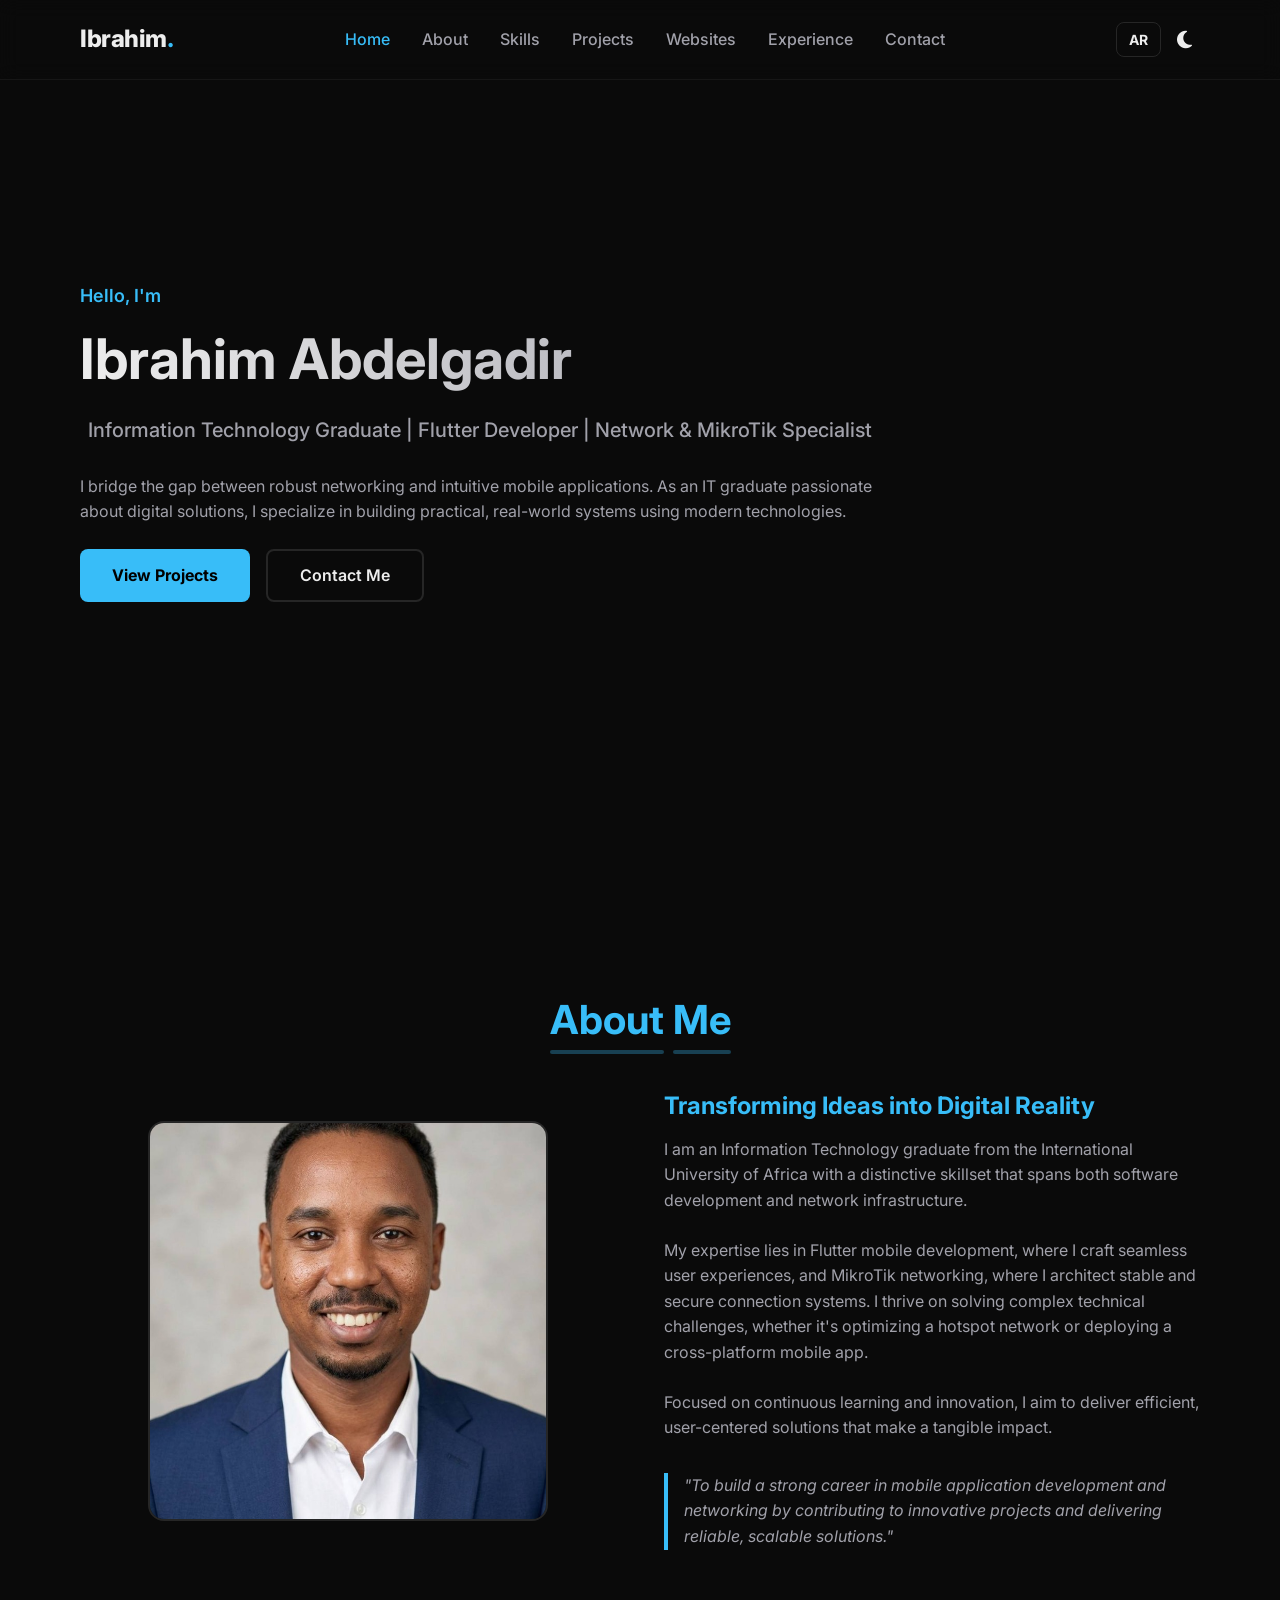
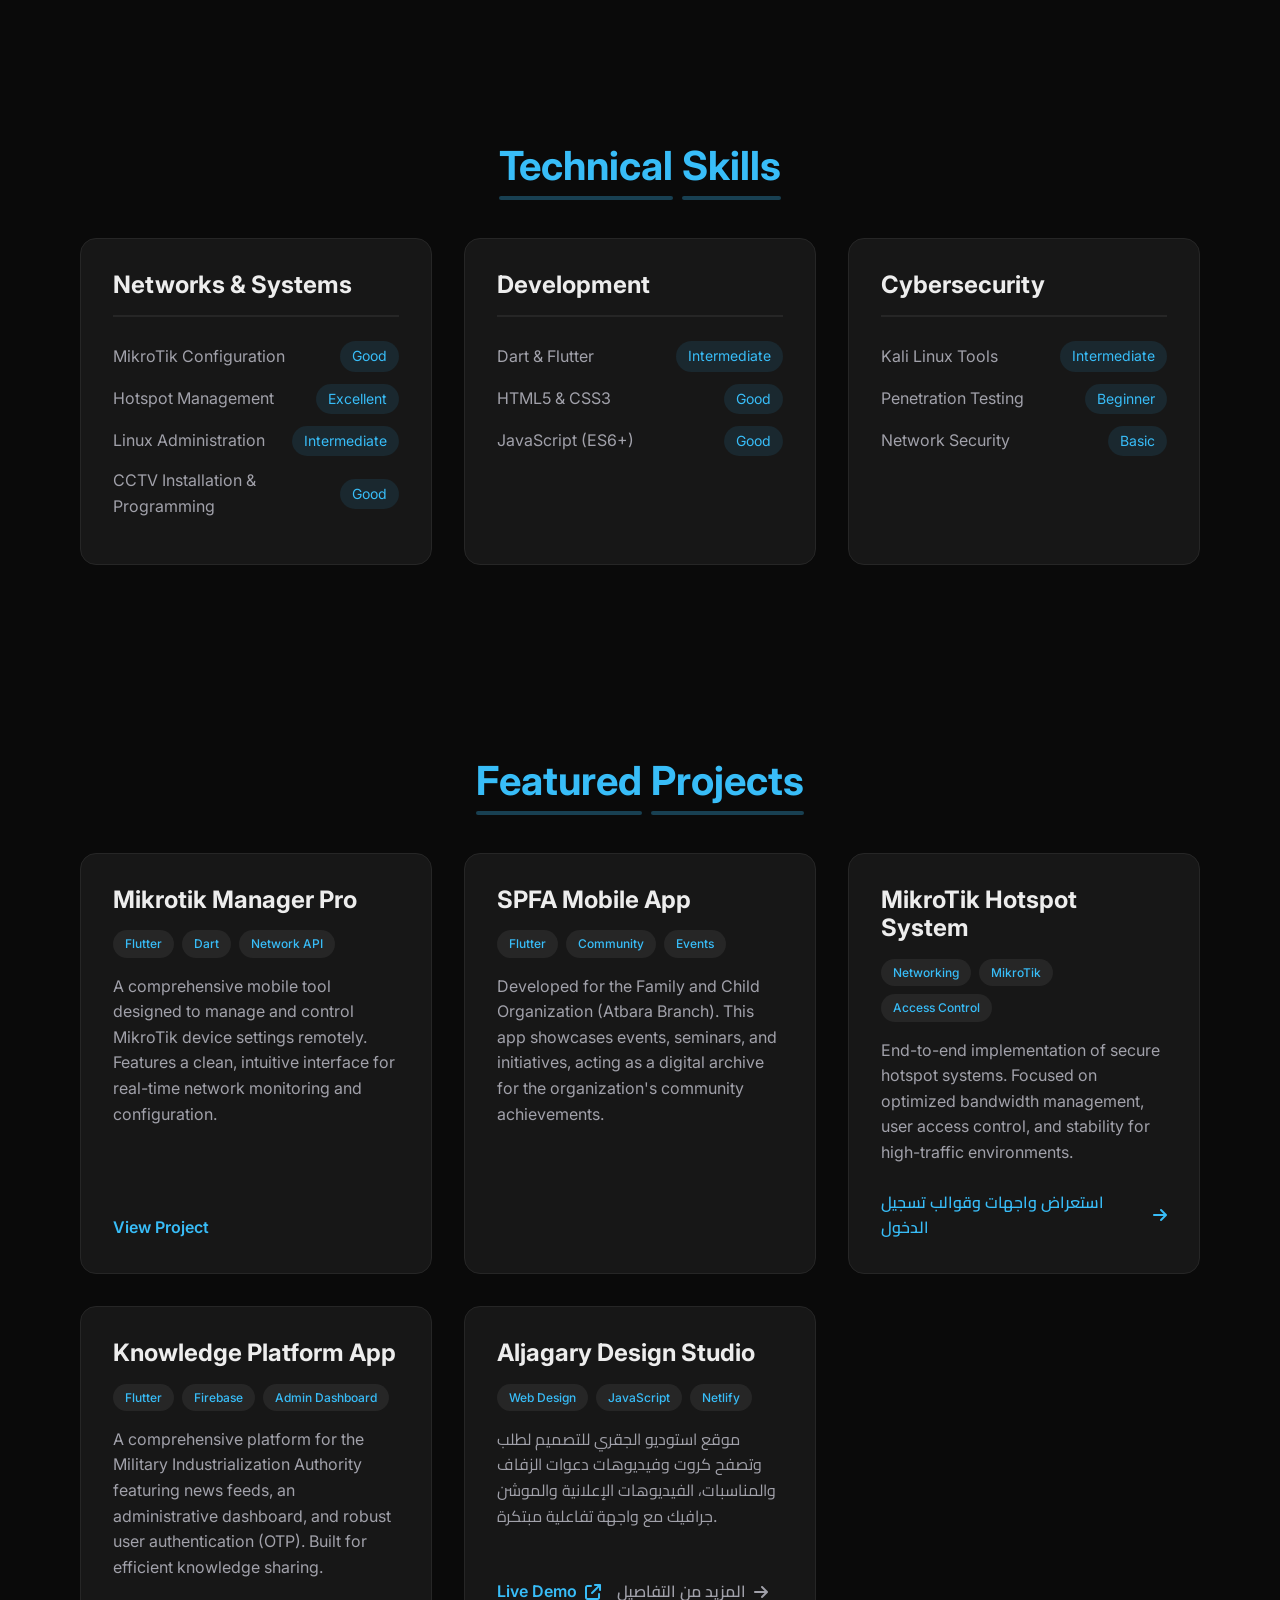
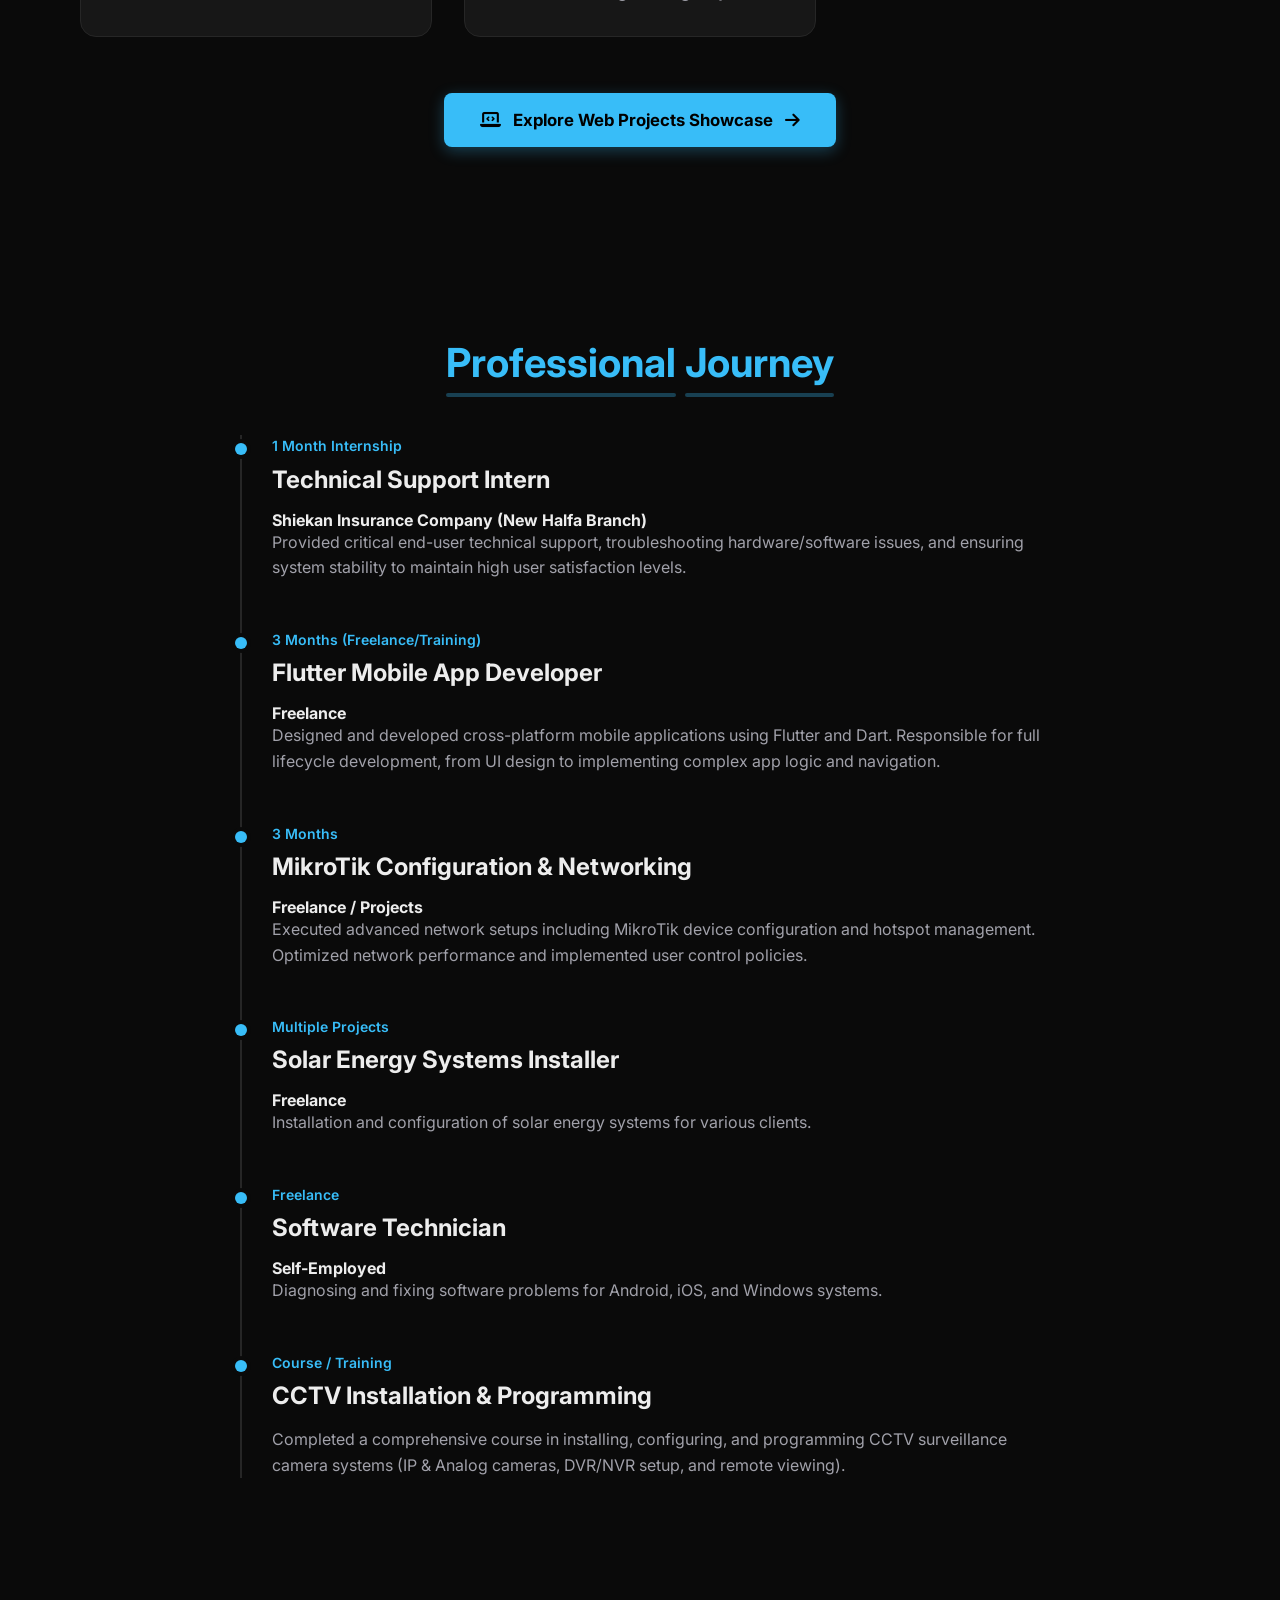
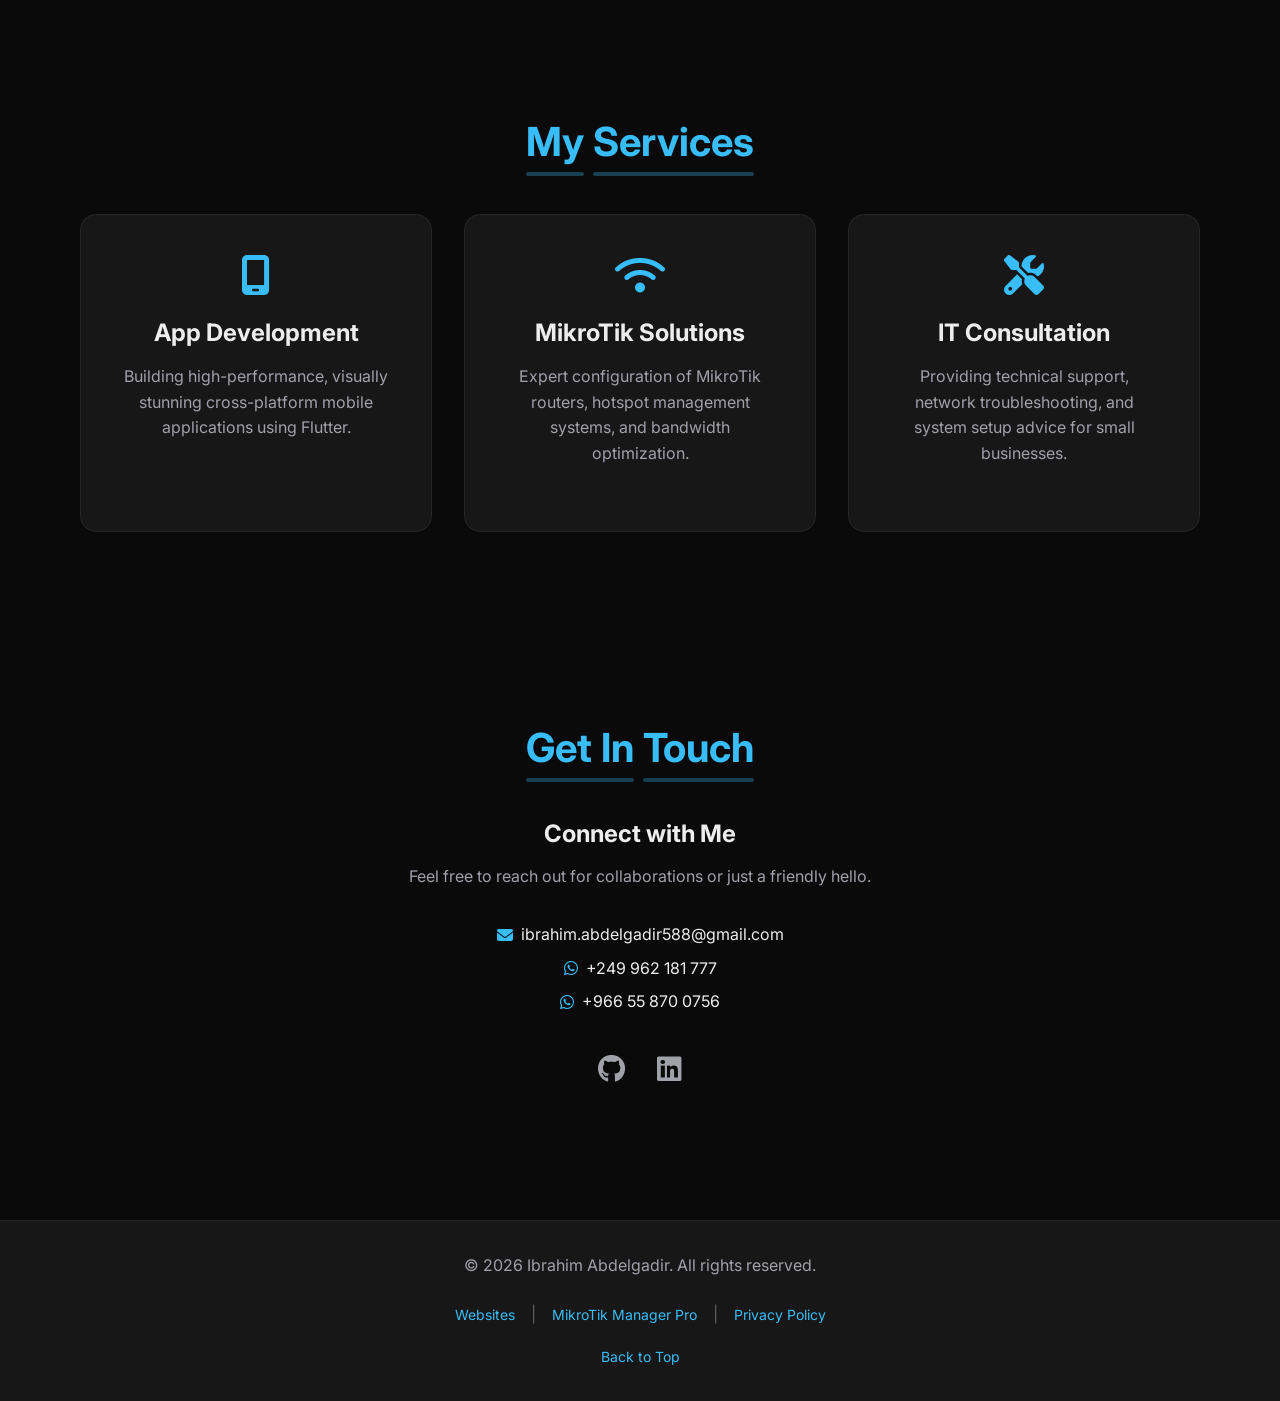
==== commit fd79b312: "feat: add hotspot templates gallery and project assets with UI formatting refinements" ====
--- a/index.html
+++ b/index.html
@@ -7,7 +7,8 @@
     <meta name="google-site-verification" content="9S3MYwOYQHIgkdlfTBo-XeQFsOwgO8a2KJ5LMAEFX1c" />
     <meta name="description"
         content="معرض أعمال إبراهيم عبدالقادر - مبرمج تطبيقات فلاتر، خبير شبكات مايكروتك، وتصميم مواقع وصفحات تسجيل الدخول وهوستبوت. Ibrahim Abdelgadir Portfolio - Flutter Developer, MikroTik & Network Specialist.">
-    <meta name="keywords" content="ابراهيم عبدالقادر مايكروتك, صفحات تسجيل الدخول, صفحات هوتسبوت, ابراهيم عبدالقادر برمجة, ابراهيم عبد القادر مايكروتك, ابراهيم عبد القادر برمجة, صفحات هوت سبوت, واجهات مايكروتك, Ibrahim Abdelgadir, Flutter Developer, Network Specialist, MikroTik, CCTV, IT Portfolio, Software Engineer, إبراهيم عبد القادر, مبرمج فلاتر, مبرمج تطبيقات, هندسة شبكات, ميكروتك">
+    <meta name="keywords"
+        content="ابراهيم عبدالقادر مايكروتك, صفحات تسجيل الدخول, صفحات هوتسبوت, ابراهيم عبدالقادر برمجة, ابراهيم عبد القادر مايكروتك, ابراهيم عبد القادر برمجة, صفحات هوت سبوت, واجهات مايكروتك, Ibrahim Abdelgadir, Flutter Developer, Network Specialist, MikroTik, CCTV, IT Portfolio, Software Engineer, إبراهيم عبد القادر, مبرمج فلاتر, مبرمج تطبيقات, هندسة شبكات, ميكروتك">
     <meta name="author" content="Ibrahim Abdelgadir">
     <link rel="canonical" href="http://ibrahim-protfolio.42web.io/">
 
@@ -15,14 +16,16 @@
     <meta property="og:type" content="website">
     <meta property="og:url" content="http://ibrahim-protfolio.42web.io/">
     <meta property="og:title" content="Ibrahim Abdelgader | Flutter Developer & Network Specialist">
-    <meta property="og:description" content="Explore the portfolio of Ibrahim Abdelgadir, specializing in Flutter development and MikroTik networking solutions.">
+    <meta property="og:description"
+        content="Explore the portfolio of Ibrahim Abdelgadir, specializing in Flutter development and MikroTik networking solutions.">
     <meta property="og:image" content="http://ibrahim-protfolio.42web.io/img/profile.jpg">
 
     <!-- Twitter -->
     <meta property="twitter:card" content="summary_large_image">
     <meta property="twitter:url" content="http://ibrahim-protfolio.42web.io/">
     <meta property="twitter:title" content="Ibrahim Abdelgader | Flutter Developer & Network Specialist">
-    <meta property="twitter:description" content="Explore the portfolio of Ibrahim Abdelgadir, specializing in Flutter development and MikroTik networking solutions.">
+    <meta property="twitter:description"
+        content="Explore the portfolio of Ibrahim Abdelgadir, specializing in Flutter development and MikroTik networking solutions.">
     <meta property="twitter:image" content="http://ibrahim-protfolio.42web.io/img/profile.jpg">
 
     <title>Ibrahim Abdelgader | Flutter Developer & Network Specialist</title>
@@ -248,9 +251,8 @@
                                 remotely. Features a clean, intuitive interface for real-time network monitoring and
                                 configuration.
                             </p>
-                            <a href="project-mikrotik.html"
-                                class="project-link" data-i18n="btn_view_project">عرض تفاصيل المشروع <i
-                                    class="fa-solid fa-arrow-right"></i></a>
+                            <a href="project-mikrotik.html" class="project-link" data-i18n="btn_view_project">عرض تفاصيل
+                                المشروع <i class="fa-solid fa-arrow-right"></i></a>
                         </div>
                     </article>
 
@@ -286,8 +288,8 @@
                                 End-to-end implementation of secure hotspot systems. Focused on optimized bandwidth
                                 management, user access control, and stability for high-traffic environments.
                             </p>
-                            <!-- <a href="#" class="project-link" data-i18n="btn_view_project">View Project <i
-                                    class="fa-solid fa-arrow-right"></i></a> -->
+                            <a href="hotspot-templates.html" class="project-link">استعراض واجهات وقوالب تسجيل الدخول <i
+                                    class="fa-solid fa-arrow-right"></i></a>
                         </div>
                     </article>
 
@@ -301,7 +303,9 @@
                                 <span class="tag">Admin Dashboard</span>
                             </div>
                             <p data-i18n="proj_4_desc">
-                                A comprehensive platform for the Military Industrialization Authority featuring news feeds, an administrative dashboard, and robust user authentication (OTP). Built for efficient knowledge sharing.
+                                A comprehensive platform for the Military Industrialization Authority featuring news
+                                feeds, an administrative dashboard, and robust user authentication (OTP). Built for
+                                efficient knowledge sharing.
                             </p>
                         </div>
                     </article>
@@ -316,12 +320,14 @@
                                 <span class="tag">Netlify</span>
                             </div>
                             <p>
-                                موقع استوديو الجقري للتصميم لطلب وتصفح كروت وفيديوهات دعوات الزفاف والمناسبات، الفيديوهات الإعلانية والموشن جرافيك مع واجهة تفاعلية مبتكرة.
+                                موقع استوديو الجقري للتصميم لطلب وتصفح كروت وفيديوهات دعوات الزفاف والمناسبات،
+                                الفيديوهات الإعلانية والموشن جرافيك مع واجهة تفاعلية مبتكرة.
                             </p>
                             <div style="display: flex; gap: 1rem; flex-wrap: wrap; margin-top: auto;">
                                 <a href="https://aljagary-studio.netlify.app/" target="_blank" rel="noopener noreferrer"
                                     class="project-link">
-                                    <span data-i18n="btn_visit_site">زيارة الموقع الحي</span> <i class="fa-solid fa-arrow-up-right-from-square"></i>
+                                    <span data-i18n="btn_visit_site">زيارة الموقع الحي</span> <i
+                                        class="fa-solid fa-arrow-up-right-from-square"></i>
                                 </a>
                                 <a href="websites.html" class="project-link" style="color: var(--text-secondary);">
                                     <span>المزيد من التفاصيل</span> <i class="fa-solid fa-arrow-right"></i>
@@ -332,7 +338,8 @@
                 </div>
 
                 <div style="text-align: center; margin-top: 3.5rem;">
-                    <a href="websites.html" class="btn btn-primary" style="padding: 0.85rem 2.25rem; font-size: 1.05rem; gap: 0.75rem; box-shadow: 0 4px 15px rgba(56, 189, 248, 0.3);">
+                    <a href="websites.html" class="btn btn-primary"
+                        style="padding: 0.85rem 2.25rem; font-size: 1.05rem; gap: 0.75rem; box-shadow: 0 4px 15px rgba(56, 189, 248, 0.3);">
                         <i class="fa-solid fa-laptop-code"></i>
                         <span data-i18n="btn_explore_websites">Explore Web Projects Showcase</span>
                         <i class="fa-solid fa-arrow-right"></i>
@@ -412,9 +419,9 @@
                         <div class="timeline-dot"></div>
                         <span class="period" data-i18n="exp_6_period">Course / Training</span>
                         <h3 data-i18n="exp_6_role">CCTV Installation & Programming</h3>
-                        <h4 data-i18n="exp_6_company">Certified Course</h4>
                         <p data-i18n="exp_6_desc">
-                            Completed a comprehensive course in installing, configuring, and programming CCTV surveillance camera systems (IP & Analog cameras, DVR/NVR setup, and remote viewing).
+                            Completed a comprehensive course in installing, configuring, and programming CCTV
+                            surveillance camera systems (IP & Analog cameras, DVR/NVR setup, and remote viewing).
                         </p>
                     </div>
                 </div>
@@ -462,27 +469,6 @@
                         data-i18n="section_touch">Touch</span></h2>
 
                 <div class="contact-container">
-                    <!-- <form class="contact-form"
-                        onsubmit="event.preventDefault(); alert('Thank you for your message! This is a demo form.');">
-                        <div class="form-group">
-                            <label for="name" class="form-label" data-i18n="label_name">Name</label>
-                            <input type="text" id="name" class="form-input" data-i18n="ph_name" placeholder="Your Name"
-                                required>
-                        </div>
-                        <div class="form-group">
-                            <label for="email" class="form-label" data-i18n="label_email">Email</label>
-                            <input type="email" id="email" class="form-input" data-i18n="ph_email"
-                                placeholder="Your Email" required>
-                        </div>
-                        <div class="form-group">
-                            <label for="message" class="form-label" data-i18n="label_message">Message</label>
-                            <textarea id="message" class="form-textarea" rows="5" data-i18n="ph_message"
-                                placeholder="How can I help you?" required></textarea>
-                        </div>
-                        <button type="submit" class="btn btn-primary" style="width: 100%;"
-                            data-i18n="btn_send_message">Send Message</button>
-                    </form> -->
-
                     <div style="text-align: center;">
                         <h3 data-i18n="contact_connect">Connect with Me</h3>
                         <p style="margin-bottom: 2rem;" data-i18n="contact_message">Feel free to reach out for
@@ -511,8 +497,8 @@
                         <div class="social-links">
                             <a href="https://github.com/Ibrahim588" target="_blank" class="social-icon"
                                 aria-label="GitHub"><i class="fa-brands fa-github"></i></a>
-                            <a href="https://www.linkedin.com/in/ibrahim-abdelgadir-a41a442bb" target="_blank" class="social-icon"
-                                aria-label="LinkedIn"><i class="fa-brands fa-linkedin"></i></a>
+                            <a href="https://www.linkedin.com/in/ibrahim-abdelgadir-a41a442bb" target="_blank"
+                                class="social-icon" aria-label="LinkedIn"><i class="fa-brands fa-linkedin"></i></a>
                         </div>
                     </div>
                 </div>
@@ -524,7 +510,8 @@
     <footer>
         <div class="container">
             <p data-i18n="footer_copy">&copy; 2026 Ibrahim Abdelgadir. All rights reserved.</p>
-            <div style="margin: 0.75rem 0 1rem; display: flex; gap: 1rem; justify-content: center; align-items: center; flex-wrap: wrap;">
+            <div
+                style="margin: 0.75rem 0 1rem; display: flex; gap: 1rem; justify-content: center; align-items: center; flex-wrap: wrap;">
                 <a href="websites.html" class="footer-link" data-i18n="nav_websites">Websites</a>
                 <span style="color: var(--text-secondary); opacity: 0.5;">|</span>
                 <a href="project-mikrotik.html" class="footer-link">MikroTik Manager Pro</a>
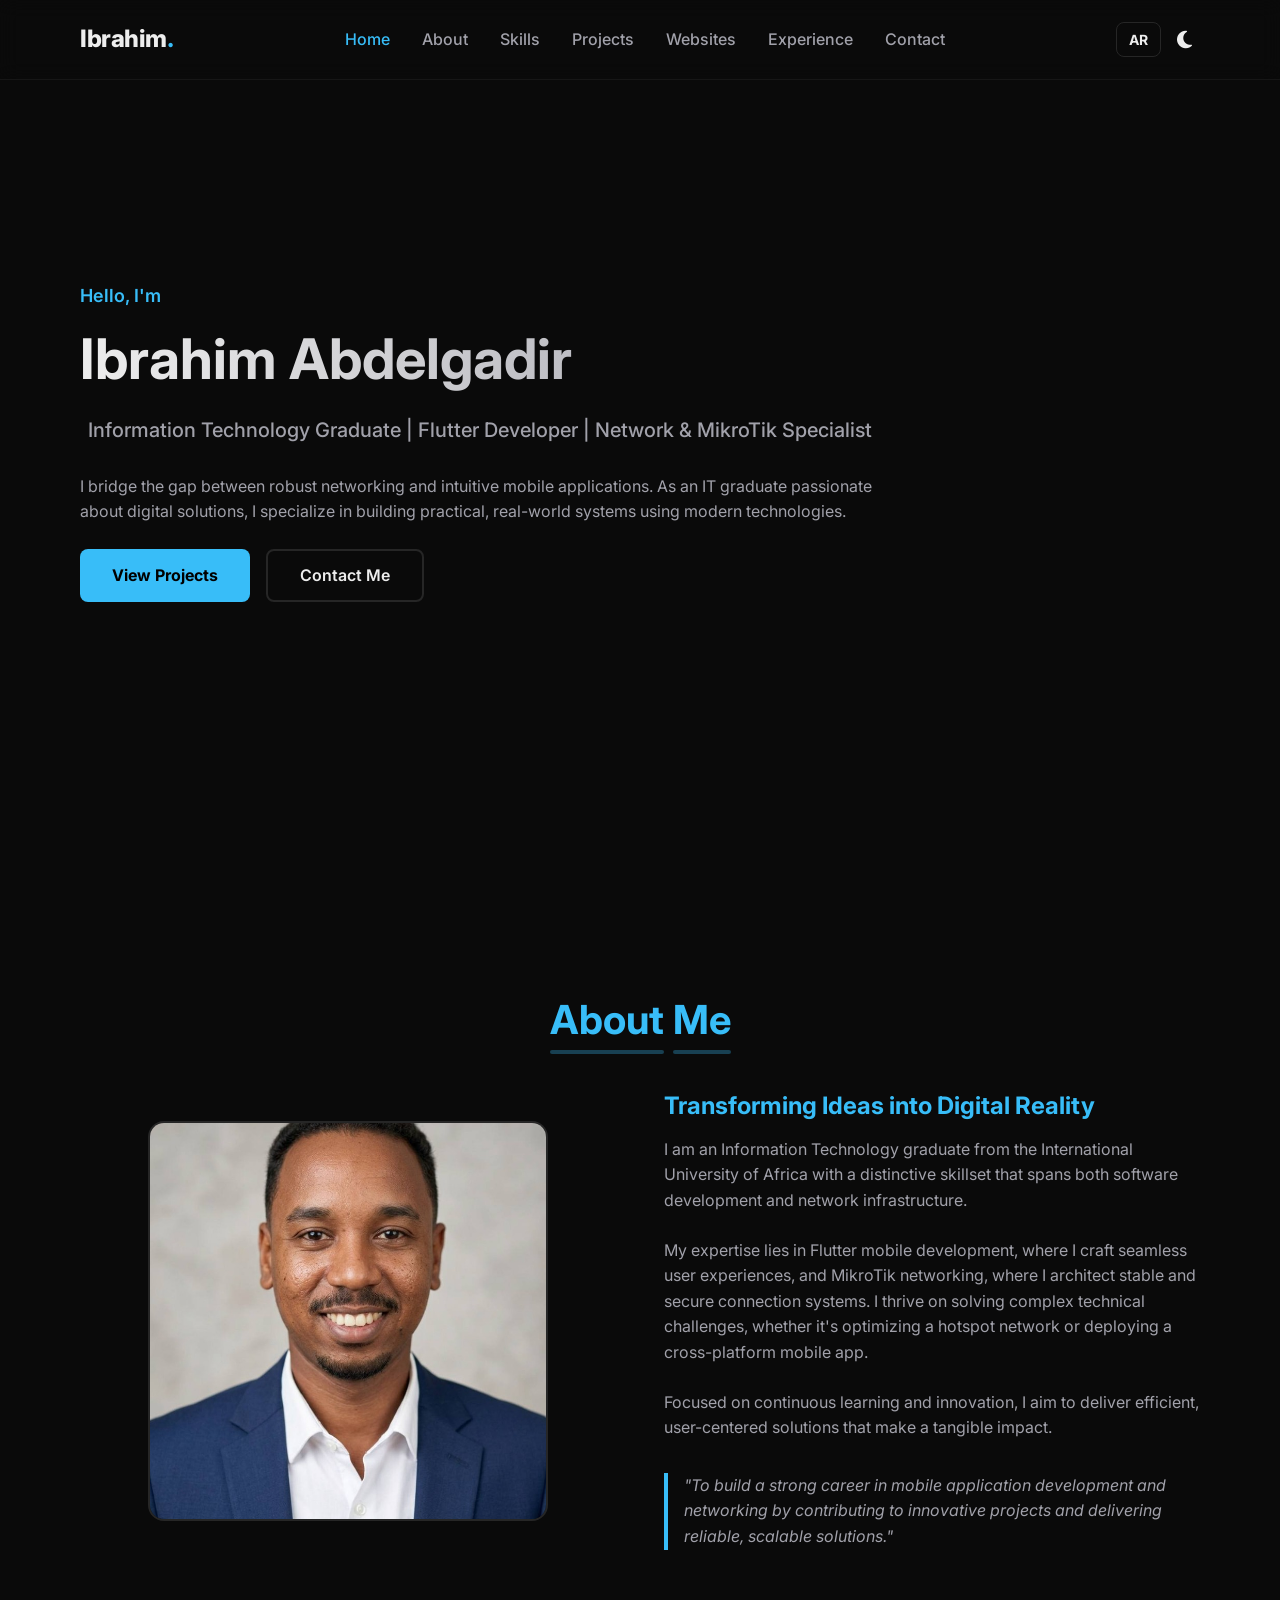
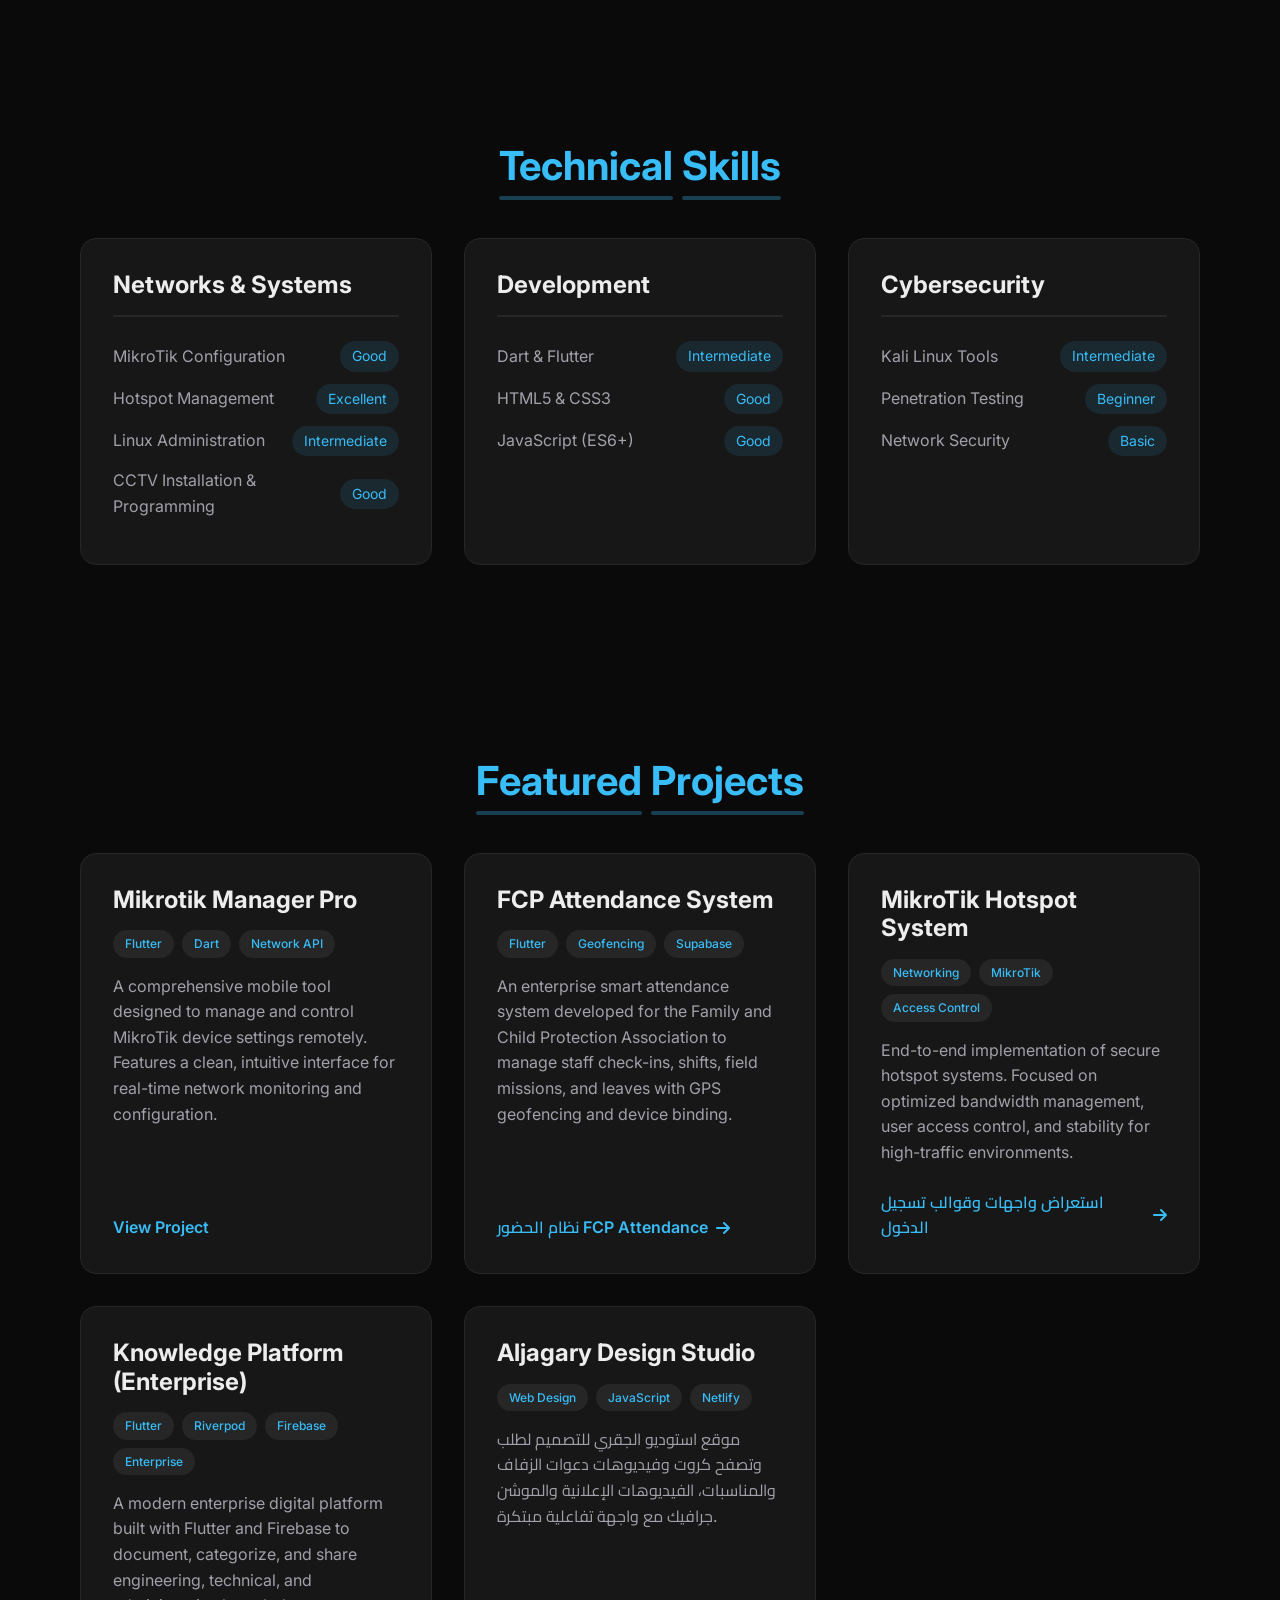
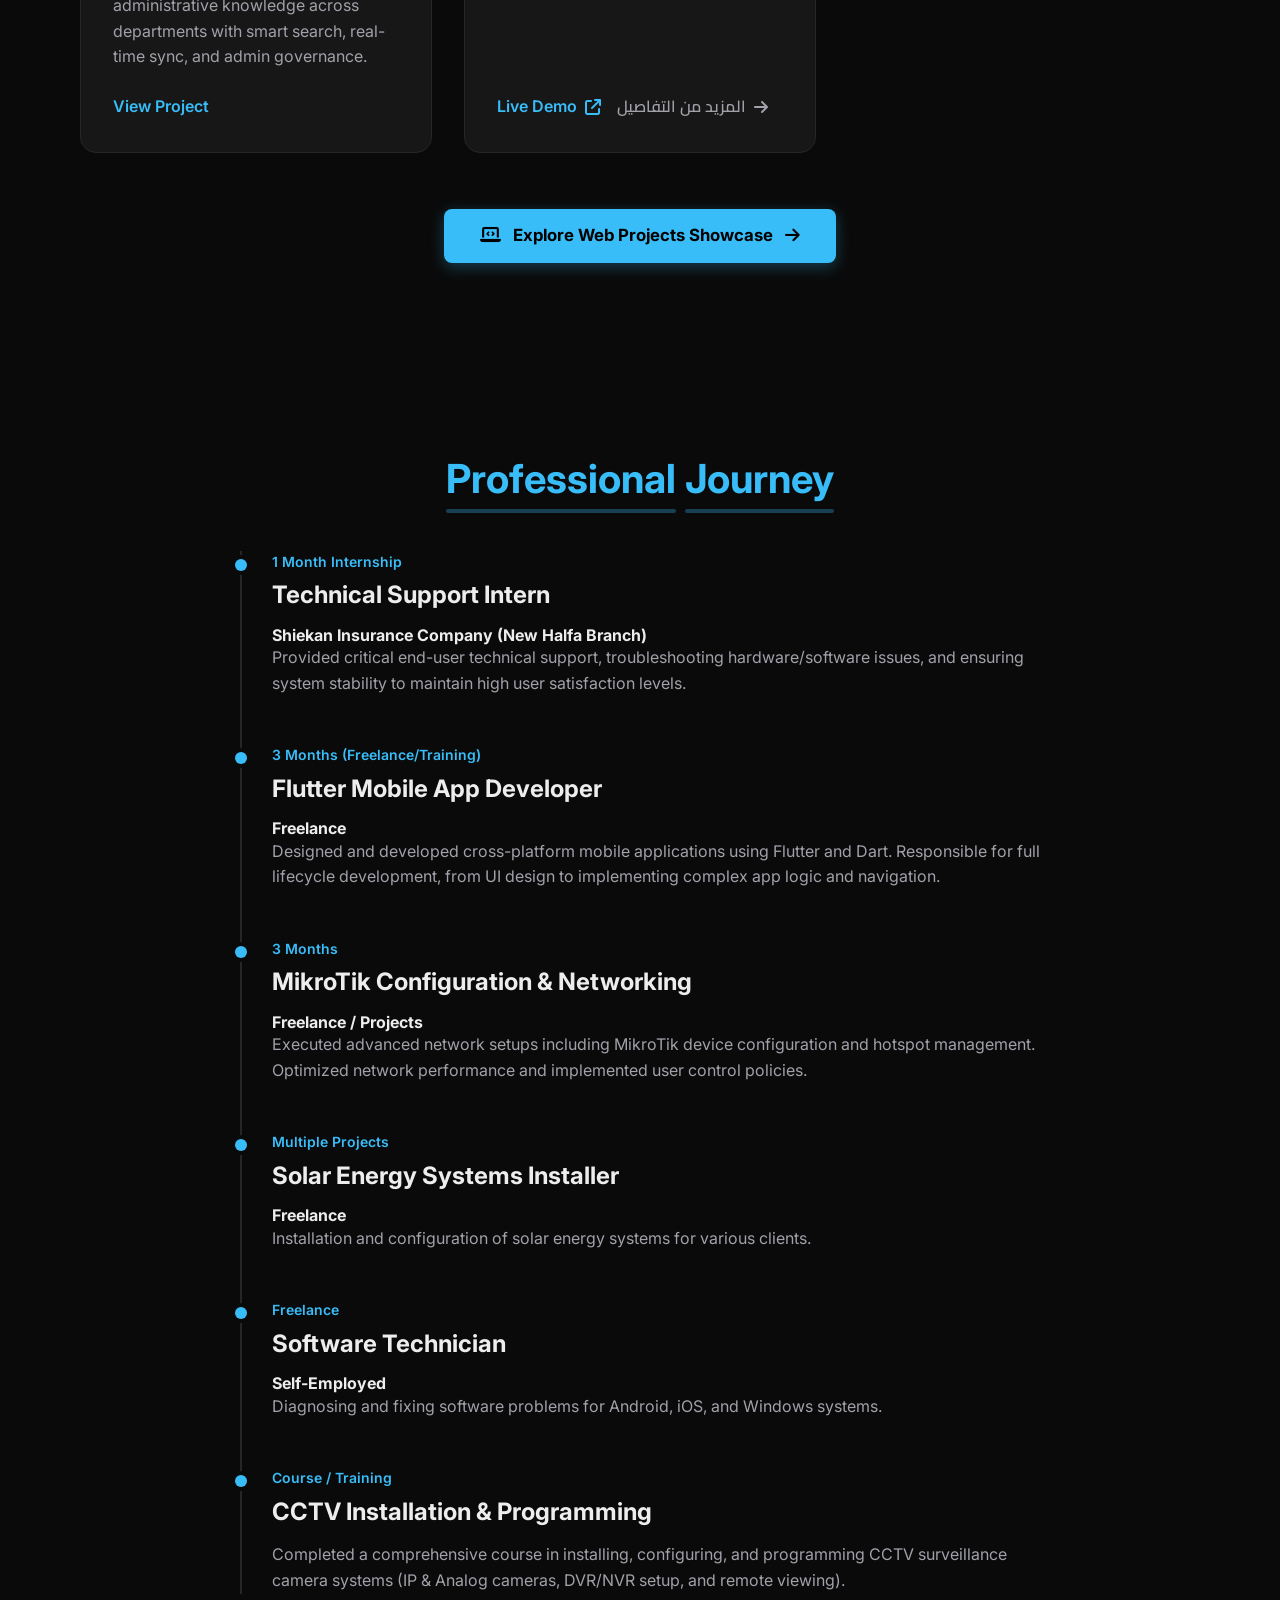
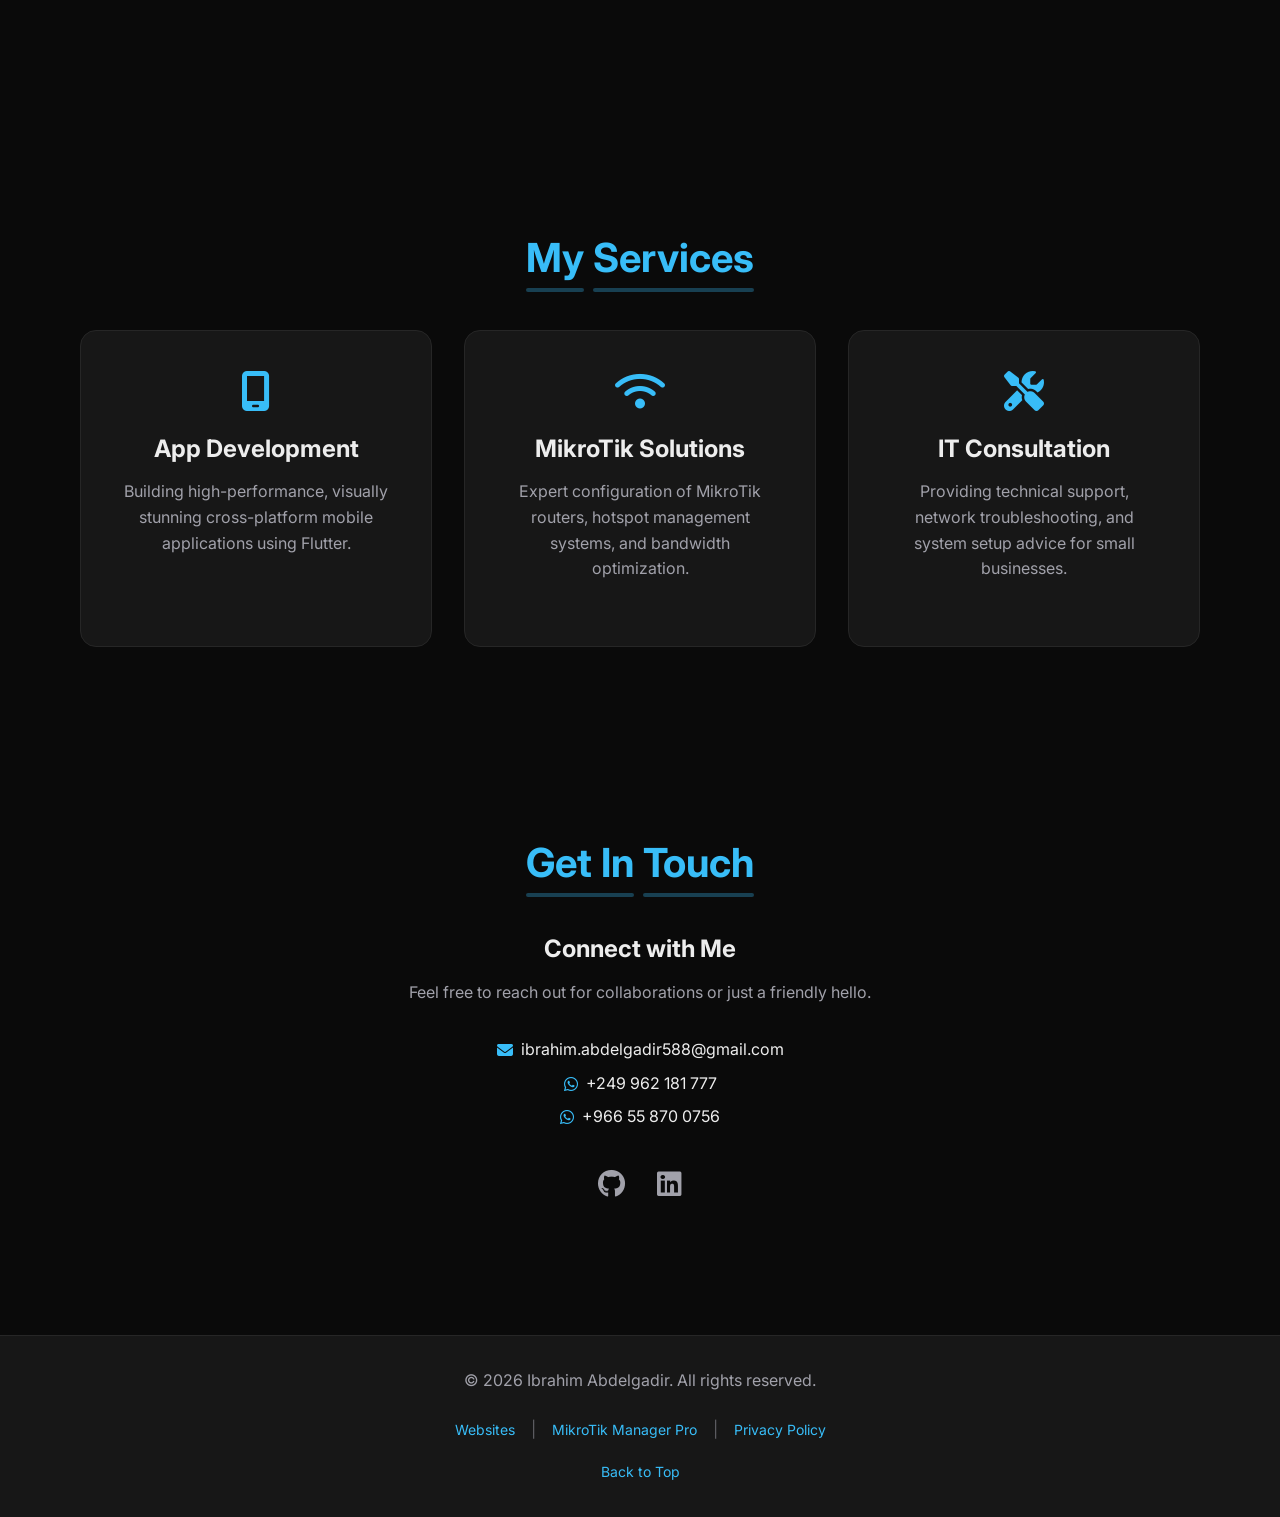
==== commit d3251dec: "feat: add complete UI design system and source code for Modern Education International Schools portf" ====
--- a/index.html
+++ b/index.html
@@ -256,22 +256,21 @@
                         </div>
                     </article>
 
-                    <!-- Project 2 -->
+<!-- Project 2: FCP Attendance -->
                     <article class="project-card">
                         <div class="project-content">
-                            <h3 data-i18n="proj_2_title">SPFA Mobile App</h3>
+                            <h3 data-i18n="proj_2_title">FCP Attendance System</h3>
                             <div class="project-tags">
                                 <span class="tag">Flutter</span>
-                                <span class="tag">Community</span>
-                                <span class="tag">Events</span>
+                                <span class="tag">Geofencing</span>
+                                <span class="tag">Supabase</span>
                             </div>
                             <p data-i18n="proj_2_desc">
-                                Developed for the Family and Child Organization (Atbara Branch). This app showcases
-                                events, seminars, and initiatives, acting as a digital archive for the organization's
-                                community achievements.
+                                An enterprise smart attendance system developed for the Family and Child Protection Association to manage staff check-ins, shifts, field missions, and leaves with GPS geofencing and device binding.
                             </p>
-                            <!-- <a href="#" class="project-link" data-i18n="btn_view_project">View Project <i
-                                    class="fa-solid fa-arrow-right"></i></a> -->
+                            <a href="fcp-attendance.html" class="project-link">
+                                <span>نظام الحضور FCP Attendance</span> <i class="fa-solid fa-arrow-right"></i>
+                            </a>
                         </div>
                     </article>
 
@@ -293,20 +292,22 @@
                         </div>
                     </article>
 
-                    <!-- Project 4 -->
+                    <!-- Project 4: Knowledge Platform -->
                     <article class="project-card">
                         <div class="project-content">
                             <h3 data-i18n="proj_4_title">Knowledge Platform App</h3>
                             <div class="project-tags">
                                 <span class="tag">Flutter</span>
+                                <span class="tag">Riverpod</span>
                                 <span class="tag">Firebase</span>
-                                <span class="tag">Admin Dashboard</span>
+                                <span class="tag">Enterprise</span>
                             </div>
                             <p data-i18n="proj_4_desc">
-                                A comprehensive platform for the Military Industrialization Authority featuring news
-                                feeds, an administrative dashboard, and robust user authentication (OTP). Built for
-                                efficient knowledge sharing.
+                                A modern enterprise digital platform built with Flutter and Firebase to document, categorize, and share engineering, technical, and administrative knowledge across departments with smart search, real-time sync, and admin governance.
                             </p>
+                            <a href="knowledge-platform.html" class="project-link" data-i18n="btn_view_project">
+                                عرض تفاصيل المشروع <i class="fa-solid fa-arrow-right"></i>
+                            </a>
                         </div>
                     </article>
 
--- a/css/style.css
+++ b/css/style.css
@@ -59,6 +59,8 @@
 html {
     scroll-behavior: smooth;
     font-size: 16px;
+    overflow-x: hidden;
+    scroll-padding-top: calc(var(--header-height) + 1rem);
 }
 
 body {
@@ -67,6 +69,8 @@
     color: var(--text-primary);
     line-height: 1.6;
     overflow-x: hidden;
+    width: 100%;
+    position: relative;
     transition: background-color var(--transition-medium), color var(--transition-medium);
 }
 
@@ -702,18 +706,7 @@
     text-align: right;
 }
 
-[dir="rtl"] .logo span {
-    /* Logo dot might need moving? Usually names like Ibrahim. look fine */
-}
-
-[dir="rtl"] .nav-links {
-    /* gap handles spacing */
-}
-
-[dir="rtl"] .theme-toggle,
-[dir="rtl"] .lang-toggle {
-    /* Spacing handled by flex gap */
-}
+/* RTL Notes: Logo, nav-links, and toggles are handled naturally via flex gap */
 
 [dir="rtl"] .project-link i {
     transform: rotate(180deg);
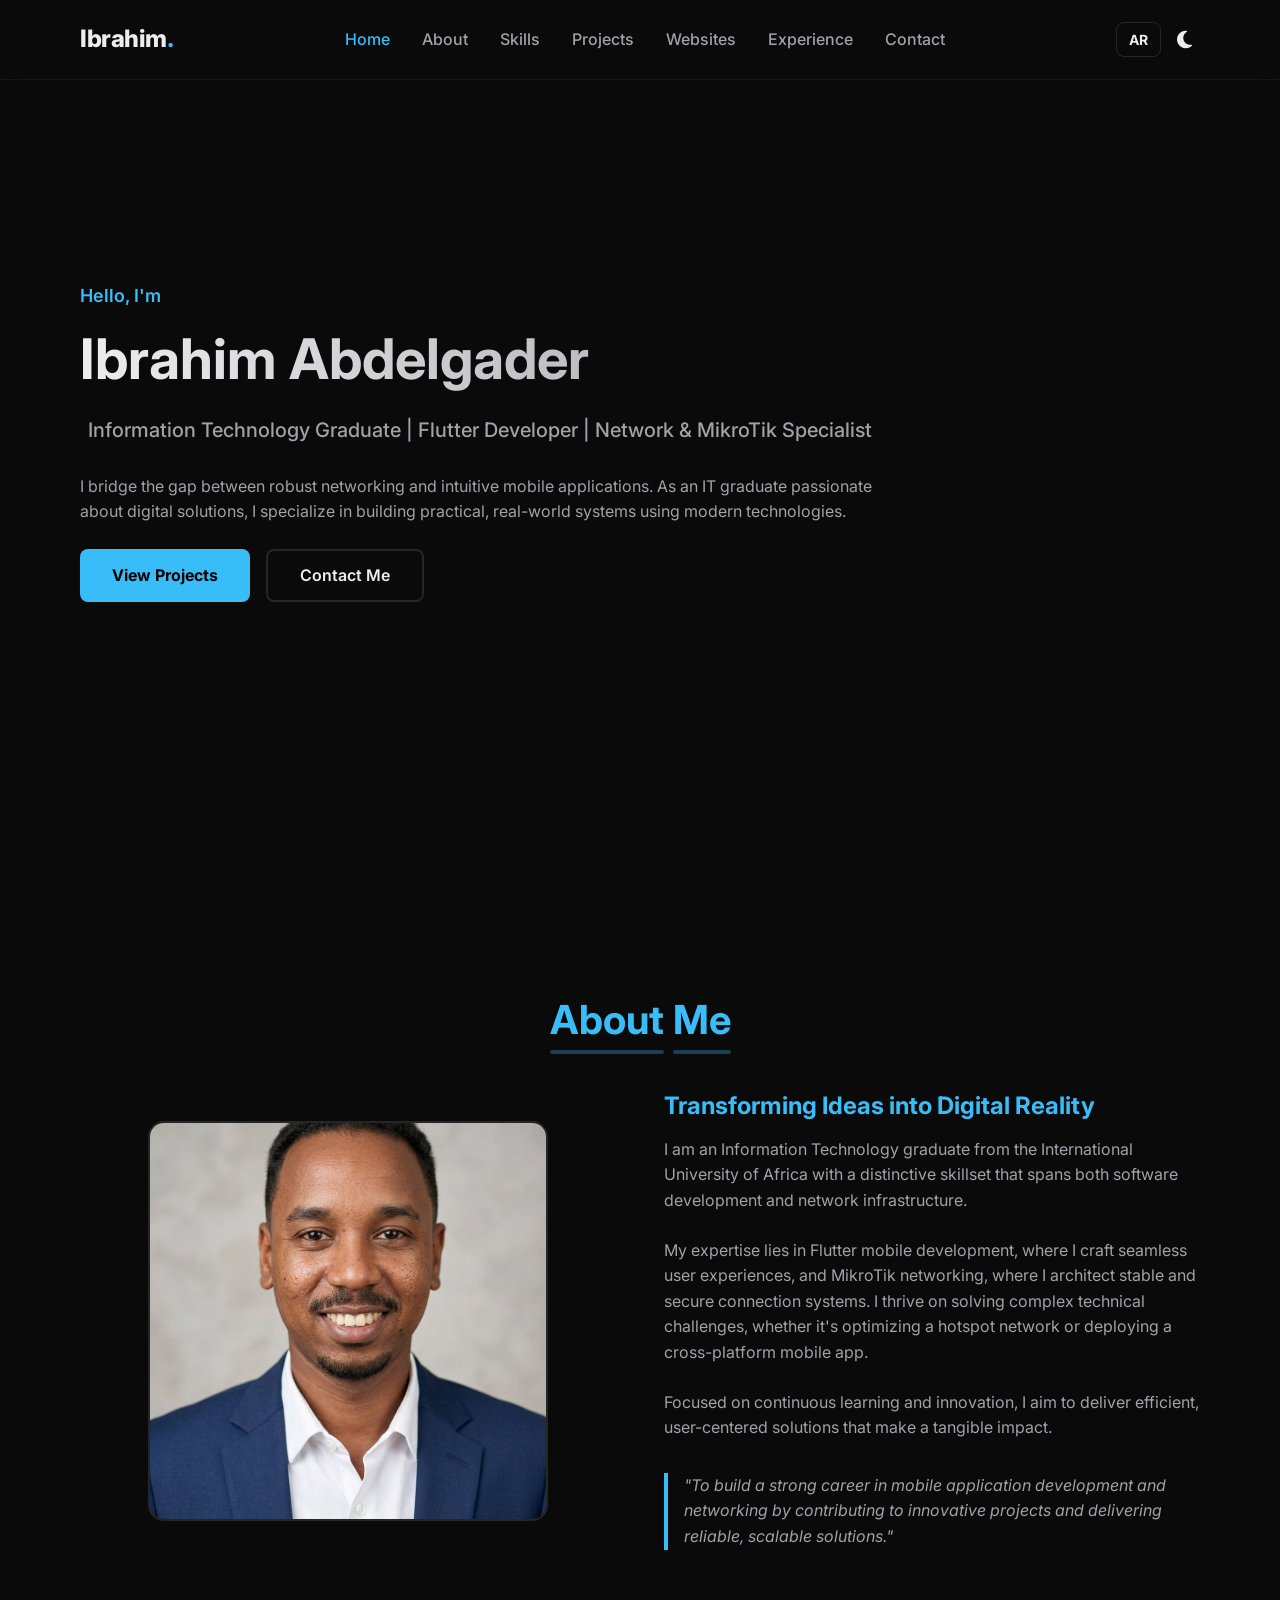
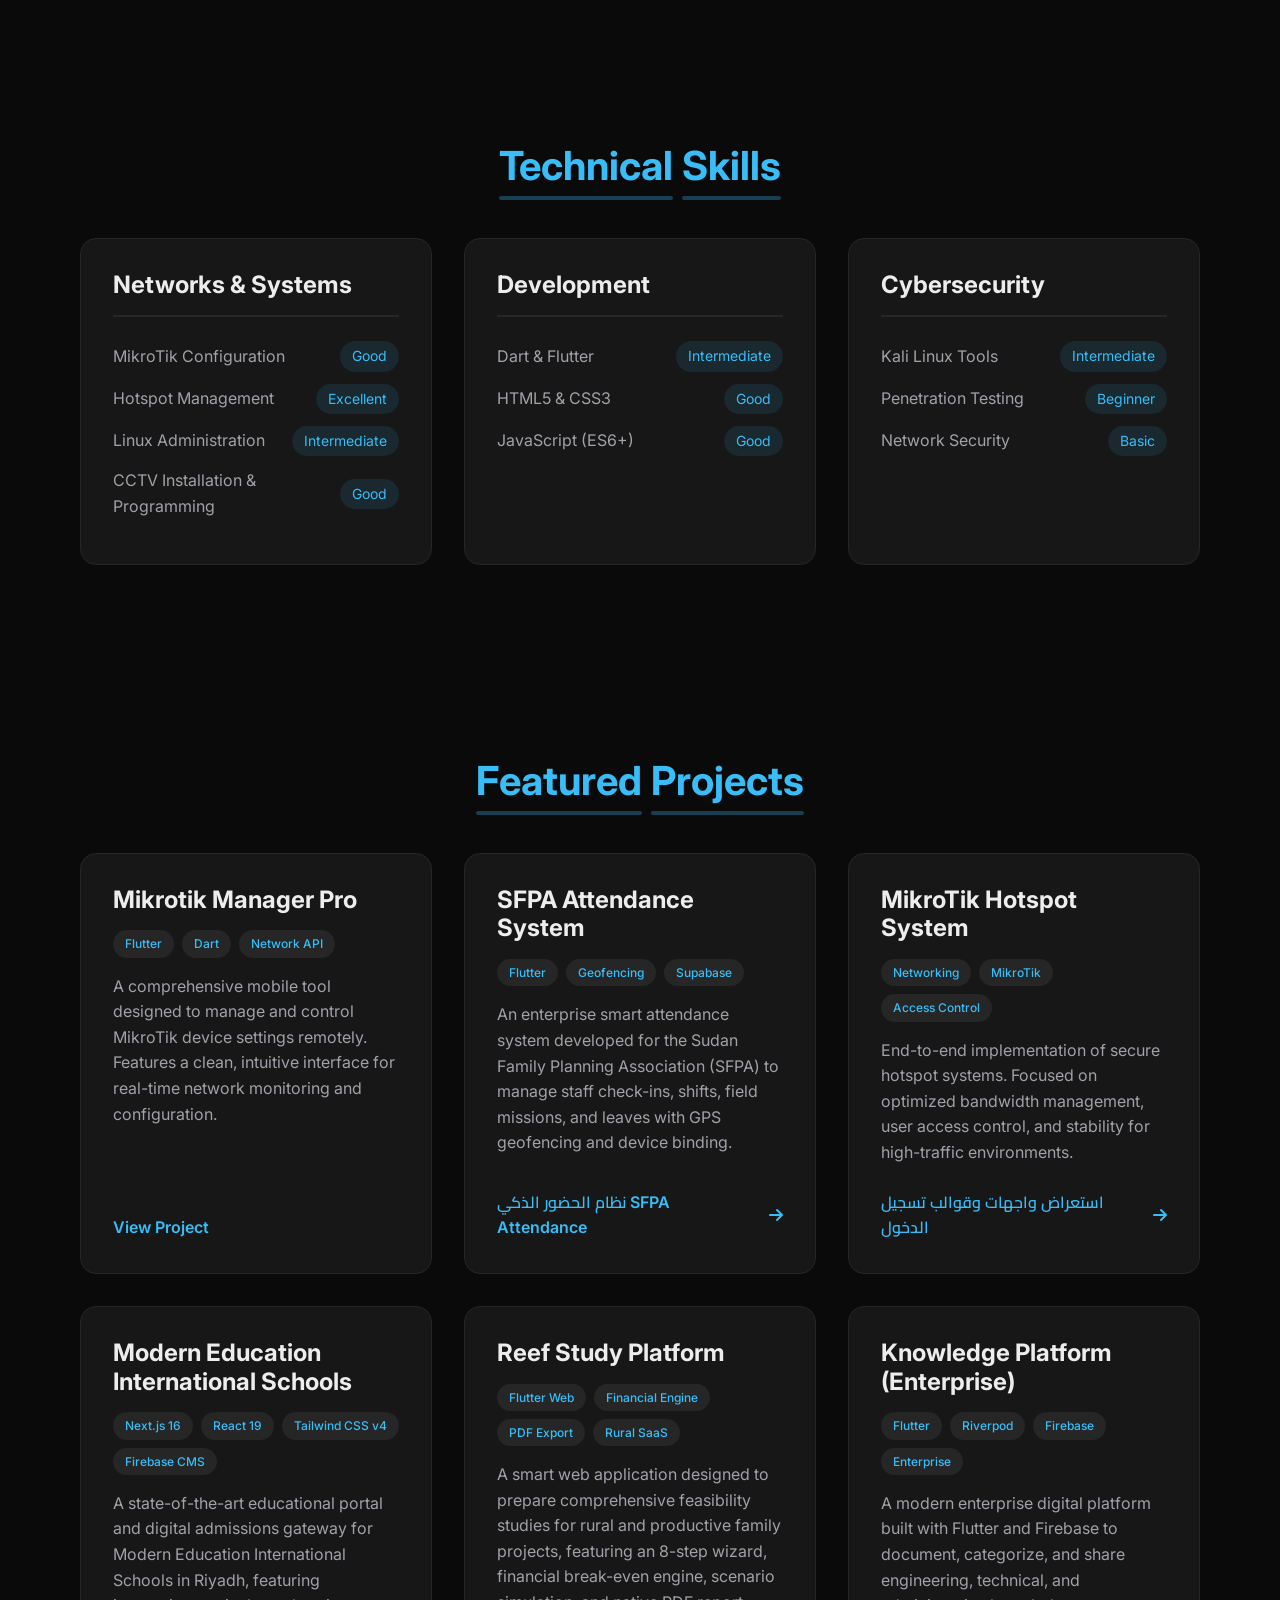
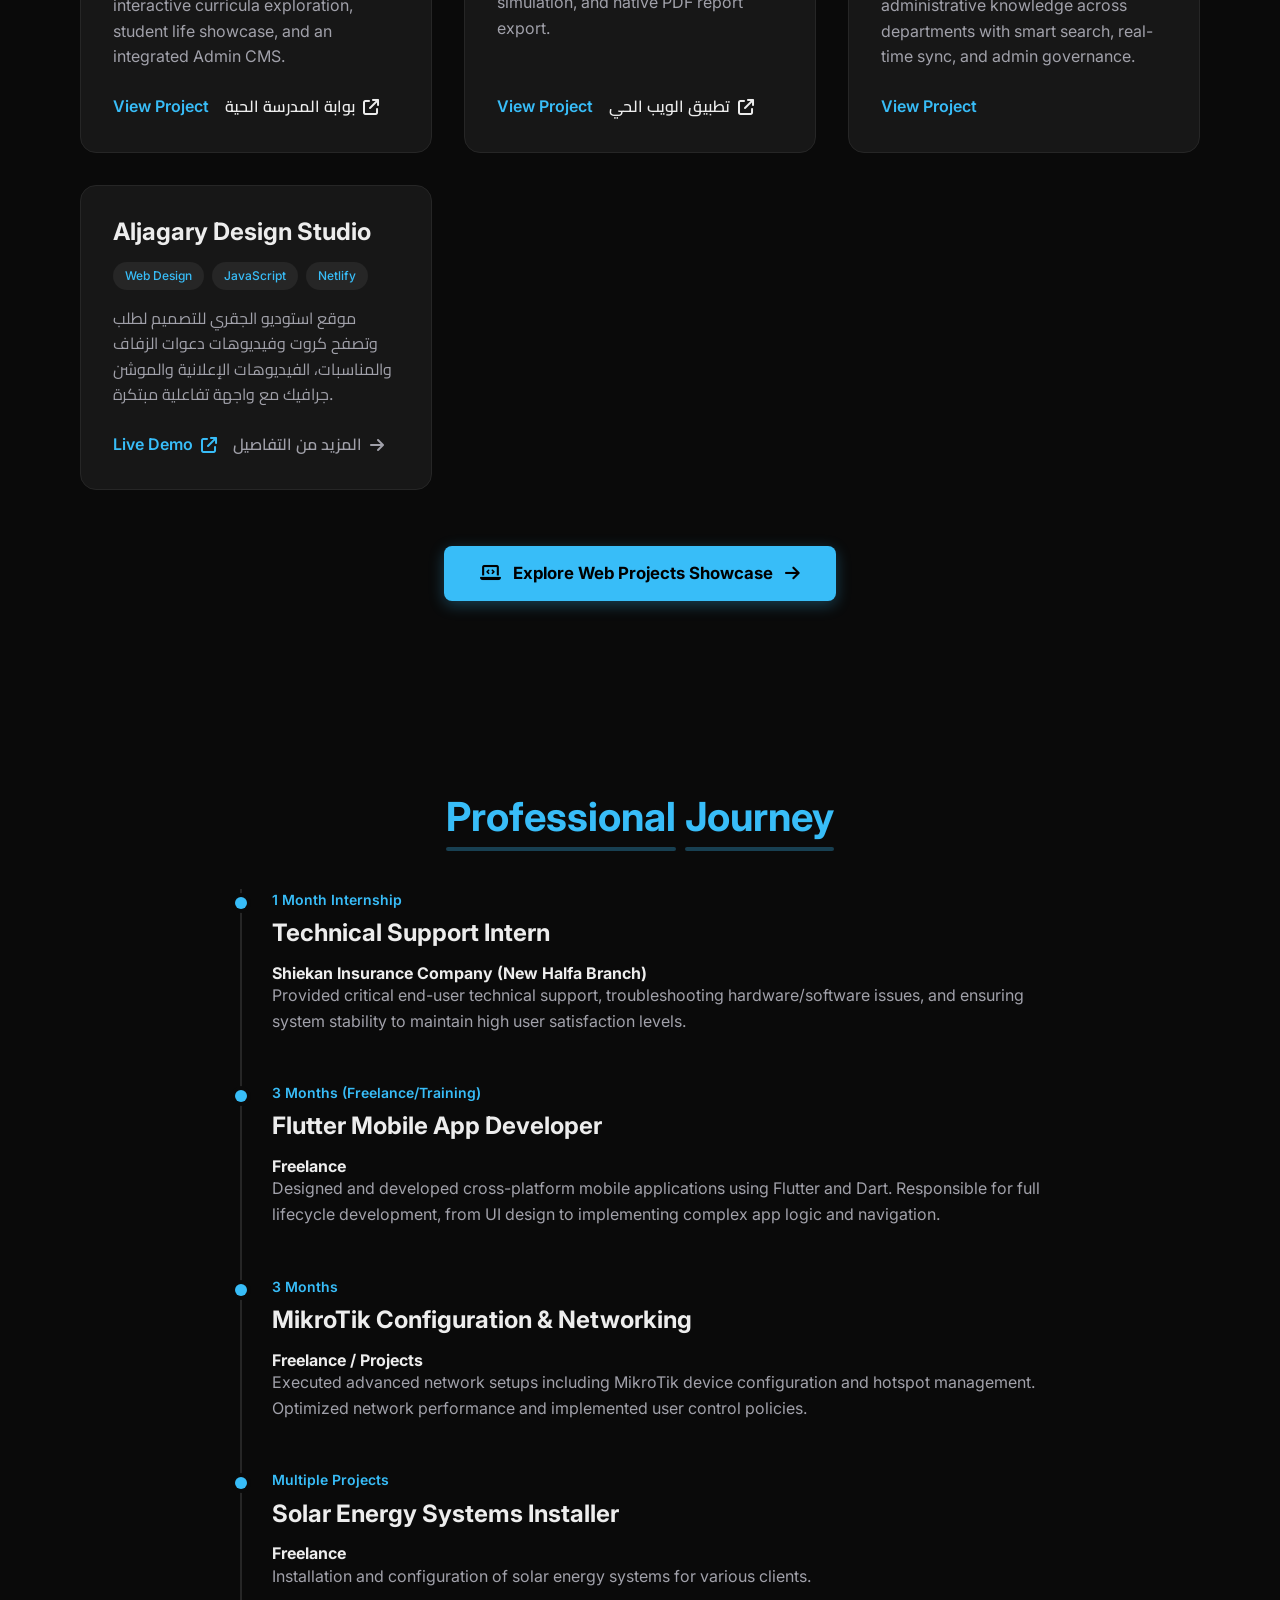
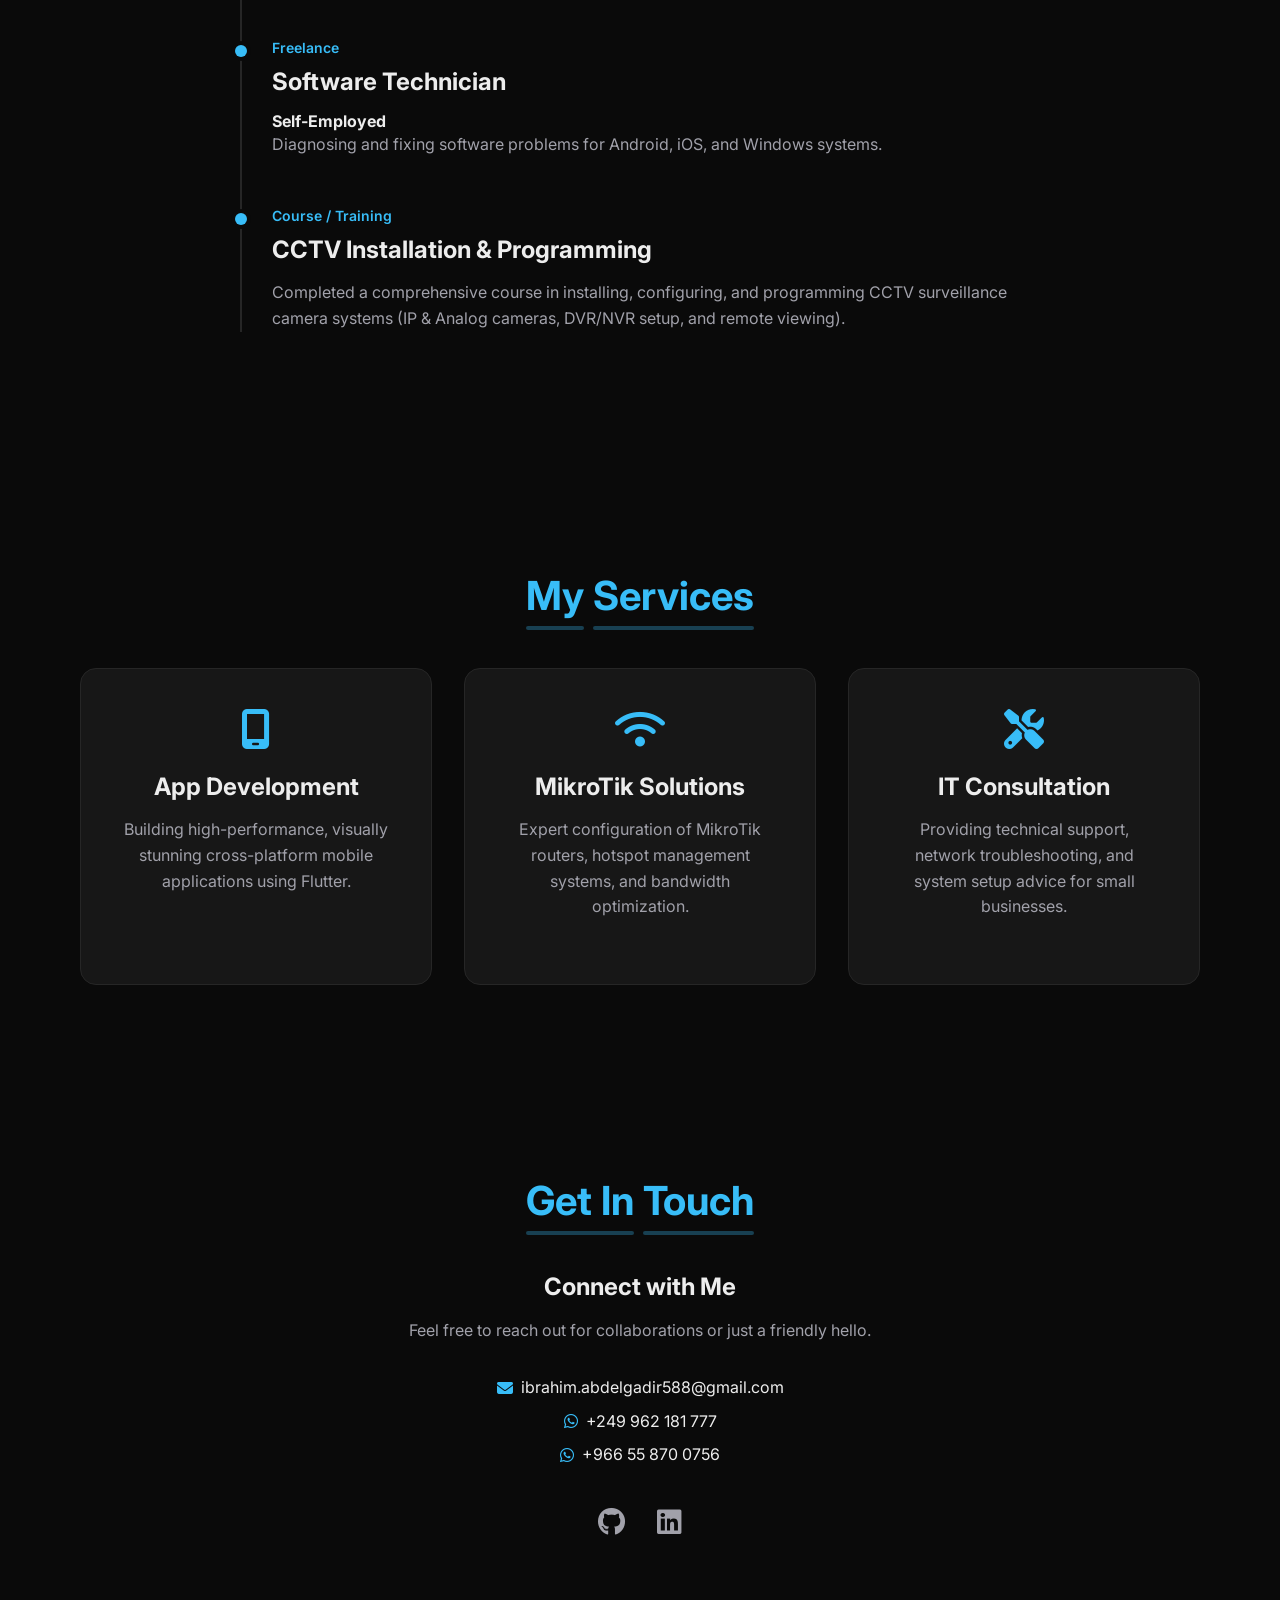
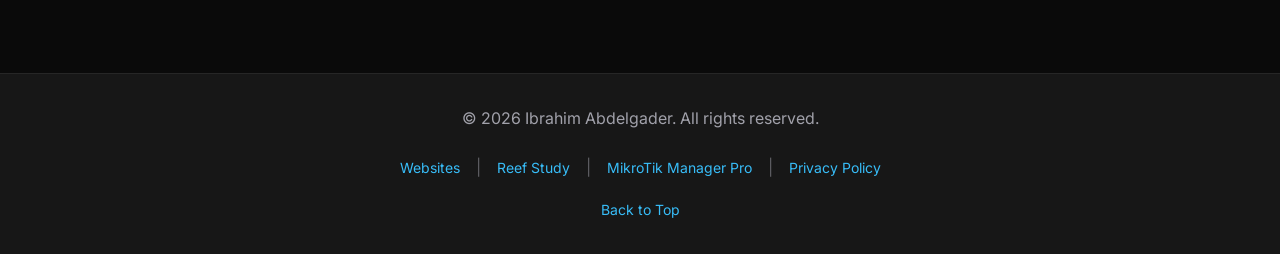
==== commit a9ce4279: "feat: add new projects and update SEO metadata and profile details" ====
--- a/index.html
+++ b/index.html
@@ -6,29 +6,29 @@
     <meta name="viewport" content="width=device-width, initial-scale=1.0">
     <meta name="google-site-verification" content="9S3MYwOYQHIgkdlfTBo-XeQFsOwgO8a2KJ5LMAEFX1c" />
     <meta name="description"
-        content="معرض أعمال إبراهيم عبدالقادر - مبرمج تطبيقات فلاتر، خبير شبكات مايكروتك، وتصميم مواقع وصفحات تسجيل الدخول وهوستبوت. Ibrahim Abdelgadir Portfolio - Flutter Developer, MikroTik & Network Specialist.">
+        content="الموقع الرسمي للمطور إبراهيم عبدالقادر (Ibrahim Abdelgadir / Abdelgader) - مطور تطبيقات فلاتر (Flutter Developer)، خبير شبكات مايكروتك (MikroTik)، وتصميم مواقع الويب والحلول الذكية. استعرض المشاريع والخبرات والتطبيقات.">
     <meta name="keywords"
-        content="ابراهيم عبدالقادر مايكروتك, صفحات تسجيل الدخول, صفحات هوتسبوت, ابراهيم عبدالقادر برمجة, ابراهيم عبد القادر مايكروتك, ابراهيم عبد القادر برمجة, صفحات هوت سبوت, واجهات مايكروتك, Ibrahim Abdelgadir, Flutter Developer, Network Specialist, MikroTik, CCTV, IT Portfolio, Software Engineer, إبراهيم عبد القادر, مبرمج فلاتر, مبرمج تطبيقات, هندسة شبكات, ميكروتك">
-    <meta name="author" content="Ibrahim Abdelgadir">
+        content="ابراهيم عبدالقادر, إبراهيم عبدالقادر, ابراهيم عبد القادر, إبراهيم عبد القادر, ابراهيم عبدالقادر برمجة, ابراهيم عبدالقادر فلاتر, ابراهيم عبدالقادر مايكروتك, Ibrahim Abdelgadir, Ibrahim Abdelgader, Ibrahim588, Ibrahim588 GitHub, Ibrahim Abdelgader LinkedIn, Flutter Developer, Network Specialist, MikroTik, صفحات تسجيل الدخول, صفحات هوتسبوت, مطور فلاتر, مبرمج تطبيقات, هندسة شبكات">
+    <meta name="author" content="Ibrahim Abdelgader (Ibrahim588) - إبراهيم عبدالقادر">
     <link rel="canonical" href="http://ibrahim-protfolio.42web.io/">
 
     <!-- Open Graph / Facebook -->
     <meta property="og:type" content="website">
     <meta property="og:url" content="http://ibrahim-protfolio.42web.io/">
-    <meta property="og:title" content="Ibrahim Abdelgader | Flutter Developer & Network Specialist">
+    <meta property="og:title" content="إبراهيم عبدالقادر | مطور تطبيقات فلاتر وخبير شبكات - Ibrahim Abdelgader">
     <meta property="og:description"
-        content="Explore the portfolio of Ibrahim Abdelgadir, specializing in Flutter development and MikroTik networking solutions.">
+        content="الموقع الرسمي للمطور إبراهيم عبدالقادر (Ibrahim Abdelgader / Ibrahim588) - مطور تطبيقات فلاتر، خبير شبكات مايكروتك، وتصميم الحلول البرمجية الذكية.">
     <meta property="og:image" content="http://ibrahim-protfolio.42web.io/img/profile.jpg">
 
     <!-- Twitter -->
     <meta property="twitter:card" content="summary_large_image">
     <meta property="twitter:url" content="http://ibrahim-protfolio.42web.io/">
-    <meta property="twitter:title" content="Ibrahim Abdelgader | Flutter Developer & Network Specialist">
+    <meta property="twitter:title" content="إبراهيم عبدالقادر | مطور تطبيقات فلاتر وخبير شبكات - Ibrahim Abdelgader">
     <meta property="twitter:description"
-        content="Explore the portfolio of Ibrahim Abdelgadir, specializing in Flutter development and MikroTik networking solutions.">
+        content="الموقع الرسمي للمطور إبراهيم عبدالقادر (Ibrahim Abdelgader / Ibrahim588) - مطور تطبيقات فلاتر، خبير شبكات مايكروتك، وتصميم الحلول البرمجية الذكية.">
     <meta property="twitter:image" content="http://ibrahim-protfolio.42web.io/img/profile.jpg">
 
-    <title>Ibrahim Abdelgader | Flutter Developer & Network Specialist</title>
+    <title>إبراهيم عبدالقادر | مطور فلاتر وخبير شبكات - Ibrahim Abdelgader (Ibrahim588)</title>
 
     <!-- Google Fonts -->
     <link rel="preconnect" href="https://fonts.googleapis.com">
@@ -42,20 +42,56 @@
     <!-- Custom CSS -->
     <link rel="stylesheet" href="css/style.css">
 
-    <!-- Structured Data (JSON-LD) -->
+    <!-- Structured Data (JSON-LD) - Rich Snippets for Google -->
     <script type="application/ld+json">
     {
       "@context": "https://schema.org",
       "@type": "Person",
-      "name": "Ibrahim Abdelgadir",
+      "name": "Ibrahim Abdelgader",
+      "alternateName": [
+        "إبراهيم عبدالقادر",
+        "ابراهيم عبدالقادر",
+        "إبراهيم عبد القادر",
+        "ابراهيم عبد القادر",
+        "Ibrahim588",
+        "Ibrahim Abdelgadir",
+        "Ibrahim Abdelgader Flutter Developer",
+        "Ibrahim Abdelgader LinkedIn",
+        "Ibrahim588 GitHub",
+        "Ibrahim Abdelgadir Flutter Developer"
+      ],
       "url": "http://ibrahim-protfolio.42web.io/",
+      "image": "http://ibrahim-protfolio.42web.io/img/profile.jpg",
       "jobTitle": "Flutter Developer & Network Specialist",
-      "alumniOf": "International University of Africa",
+      "worksFor": {
+        "@type": "Organization",
+        "name": "Freelance Software & Network Engineer"
+      },
+      "alumniOf": {
+        "@type": "CollegeOrUniversity",
+        "name": "International University of Africa"
+      },
       "sameAs": [
         "https://github.com/Ibrahim588",
         "https://www.linkedin.com/in/ibrahim-abdelgadir-a41a442bb"
       ],
-      "knowsAbout": ["Flutter", "Dart", "MikroTik Configuration", "Network Security", "Linux Administration", "CCTV Installation & Programming", "ابراهيم عبدالقادر مايكروتك", "صفحات تسجيل الدخول", "صفحات هوتسبوت", "ابراهيم عبدالقادر برمجة"]
+      "knowsAbout": [
+        "Flutter",
+        "Dart",
+        "Mobile App Development",
+        "MikroTik",
+        "Network Engineering",
+        "Network Security",
+        "Supabase",
+        "Firebase",
+        "Web Development",
+        "Linux Administration",
+        "CCTV Installation",
+        "إبراهيم عبدالقادر برمجة",
+        "ابراهيم عبدالقادر مايكروتك",
+        "صفحات هوتسبوت مايكروتك"
+      ],
+      "description": "مبرمج ومطور تطبيقات فلاتر وخبير شبكات مايكروتك ونظم ذكية - إبراهيم عبدالقادر (Ibrahim Abdelgader / Ibrahim588)."
     }
     </script>
 </head>
@@ -256,20 +292,20 @@
                         </div>
                     </article>
 
-<!-- Project 2: FCP Attendance -->
+<!-- Project 2: SFPA Attendance -->
                     <article class="project-card">
                         <div class="project-content">
-                            <h3 data-i18n="proj_2_title">FCP Attendance System</h3>
+                            <h3 data-i18n="proj_2_title">SFPA Attendance System</h3>
                             <div class="project-tags">
                                 <span class="tag">Flutter</span>
                                 <span class="tag">Geofencing</span>
                                 <span class="tag">Supabase</span>
                             </div>
                             <p data-i18n="proj_2_desc">
-                                An enterprise smart attendance system developed for the Family and Child Protection Association to manage staff check-ins, shifts, field missions, and leaves with GPS geofencing and device binding.
+                                An enterprise smart attendance system developed for the Sudan Family Planning Association (SFPA) to manage staff check-ins, shifts, field missions, and leaves with GPS geofencing and device binding.
                             </p>
                             <a href="fcp-attendance.html" class="project-link">
-                                <span>نظام الحضور FCP Attendance</span> <i class="fa-solid fa-arrow-right"></i>
+                                <span>نظام الحضور الذكي SFPA Attendance</span> <i class="fa-solid fa-arrow-right"></i>
                             </a>
                         </div>
                     </article>
@@ -292,7 +328,55 @@
                         </div>
                     </article>
 
-                    <!-- Project 4: Knowledge Platform -->
+                                                              <!-- Project: Modern Education International Schools -->
+                      <article class="project-card">
+                          <div class="project-content">
+                              <h3 data-i18n="proj_meis_title">Modern Education International Schools</h3>
+                              <div class="project-tags">
+                                  <span class="tag">Next.js 16</span>
+                                  <span class="tag">React 19</span>
+                                  <span class="tag">Tailwind CSS v4</span>
+                                  <span class="tag">Firebase CMS</span>
+                              </div>
+                              <p data-i18n="proj_meis_desc">
+                                  A state-of-the-art educational portal and digital admissions gateway for Modern Education International Schools in Riyadh, featuring interactive curricula exploration, student life showcase, and an integrated Admin CMS.
+                              </p>
+                              <div style="display: flex; gap: 1rem; flex-wrap: wrap; margin-top: auto;">
+                                  <a href="modern-education.html" class="project-link" data-i18n="btn_view_project">
+                                      عرض تفاصيل المشروع <i class="fa-solid fa-arrow-right"></i>
+                                  </a>
+                                  <a href="https://meis.edu.sa" target="_blank" rel="noopener noreferrer" class="project-link" style="color: var(--accent);">
+                                      <span>بوابة المدرسة الحية</span> <i class="fa-solid fa-arrow-up-right-from-square"></i>
+                                  </a>
+                              </div>
+                          </div>
+                      </article>
+
+<!-- Project: Reef Study Platform -->
+                    <article class="project-card">
+                        <div class="project-content">
+                            <h3 data-i18n="proj_reef_title">Reef Study Platform</h3>
+                            <div class="project-tags">
+                                <span class="tag">Flutter Web</span>
+                                <span class="tag">Financial Engine</span>
+                                <span class="tag">PDF Export</span>
+                                <span class="tag">Rural SaaS</span>
+                            </div>
+                            <p data-i18n="proj_reef_desc">
+                                A smart web application designed to prepare comprehensive feasibility studies for rural and productive family projects, featuring an 8-step wizard, financial break-even engine, scenario simulation, and native PDF report export.
+                            </p>
+                            <div style="display: flex; gap: 1rem; flex-wrap: wrap; margin-top: auto;">
+                                <a href="reef-study.html" class="project-link" data-i18n="btn_view_project">
+                                    عرض تفاصيل المشروع <i class="fa-solid fa-arrow-right"></i>
+                                </a>
+                                <a href="https://reef-study-app.web.app/" target="_blank" rel="noopener noreferrer" class="project-link" style="color: var(--accent);">
+                                    <span>تطبيق الويب الحي</span> <i class="fa-solid fa-arrow-up-right-from-square"></i>
+                                </a>
+                            </div>
+                        </div>
+                    </article>
+
+                      <!-- Project 4: Knowledge Platform -->
                     <article class="project-card">
                         <div class="project-content">
                             <h3 data-i18n="proj_4_title">Knowledge Platform App</h3>
@@ -497,9 +581,9 @@
 
                         <div class="social-links">
                             <a href="https://github.com/Ibrahim588" target="_blank" class="social-icon"
-                                aria-label="GitHub"><i class="fa-brands fa-github"></i></a>
+                                aria-label="GitHub - Ibrahim588" title="GitHub: Ibrahim588"><i class="fa-brands fa-github"></i></a>
                             <a href="https://www.linkedin.com/in/ibrahim-abdelgadir-a41a442bb" target="_blank"
-                                class="social-icon" aria-label="LinkedIn"><i class="fa-brands fa-linkedin"></i></a>
+                                class="social-icon" aria-label="LinkedIn - Ibrahim Abdelgader" title="LinkedIn: Ibrahim Abdelgader"><i class="fa-brands fa-linkedin"></i></a>
                         </div>
                     </div>
                 </div>
@@ -510,11 +594,13 @@
     <!-- Footer -->
     <footer>
         <div class="container">
-            <p data-i18n="footer_copy">&copy; 2026 Ibrahim Abdelgadir. All rights reserved.</p>
+            <p data-i18n="footer_copy">&copy; 2026 Ibrahim Abdelgader. All rights reserved.</p>
             <div
                 style="margin: 0.75rem 0 1rem; display: flex; gap: 1rem; justify-content: center; align-items: center; flex-wrap: wrap;">
                 <a href="websites.html" class="footer-link" data-i18n="nav_websites">Websites</a>
                 <span style="color: var(--text-secondary); opacity: 0.5;">|</span>
+                <a href="reef-study.html" class="footer-link">Reef Study</a>
+                <span style="color: var(--text-secondary); opacity: 0.5;">|</span>
                 <a href="project-mikrotik.html" class="footer-link">MikroTik Manager Pro</a>
                 <span style="color: var(--text-secondary); opacity: 0.5;">|</span>
                 <a href="privacy-policy.html" class="footer-link">Privacy Policy</a>
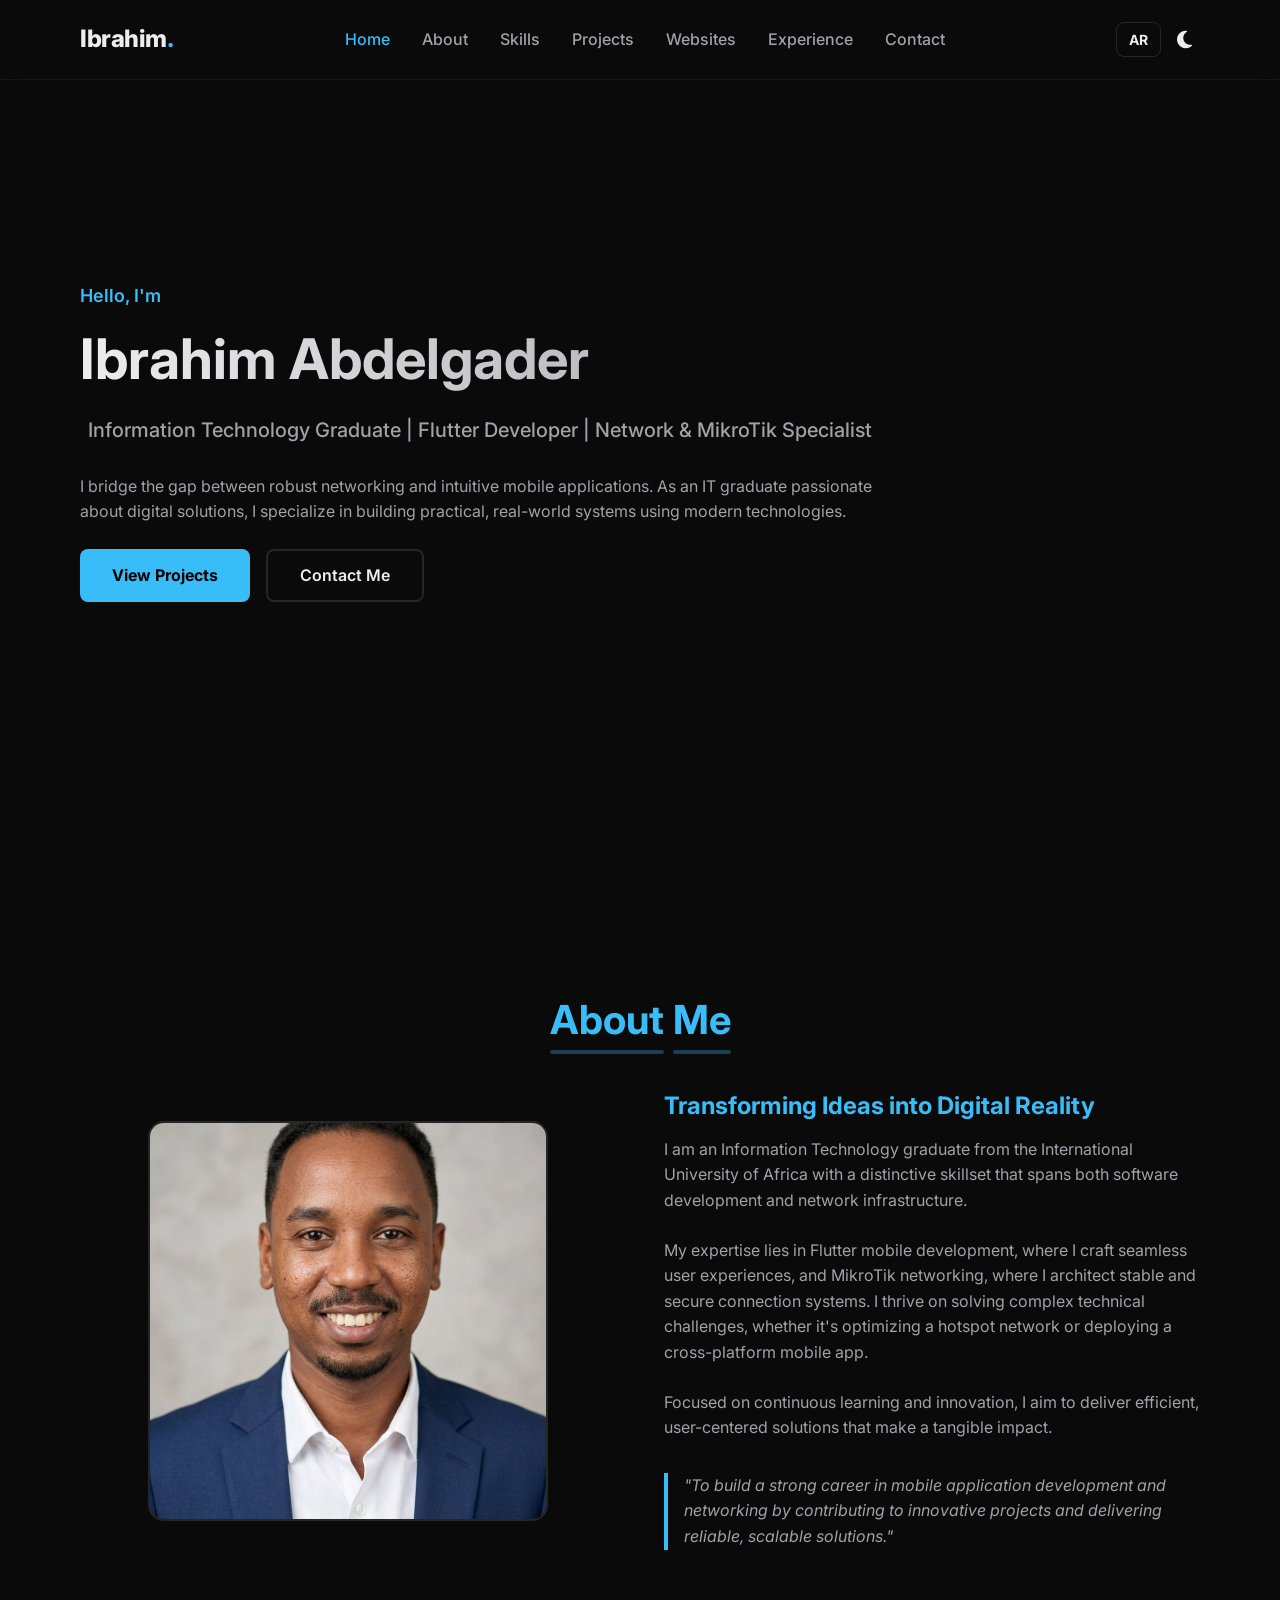
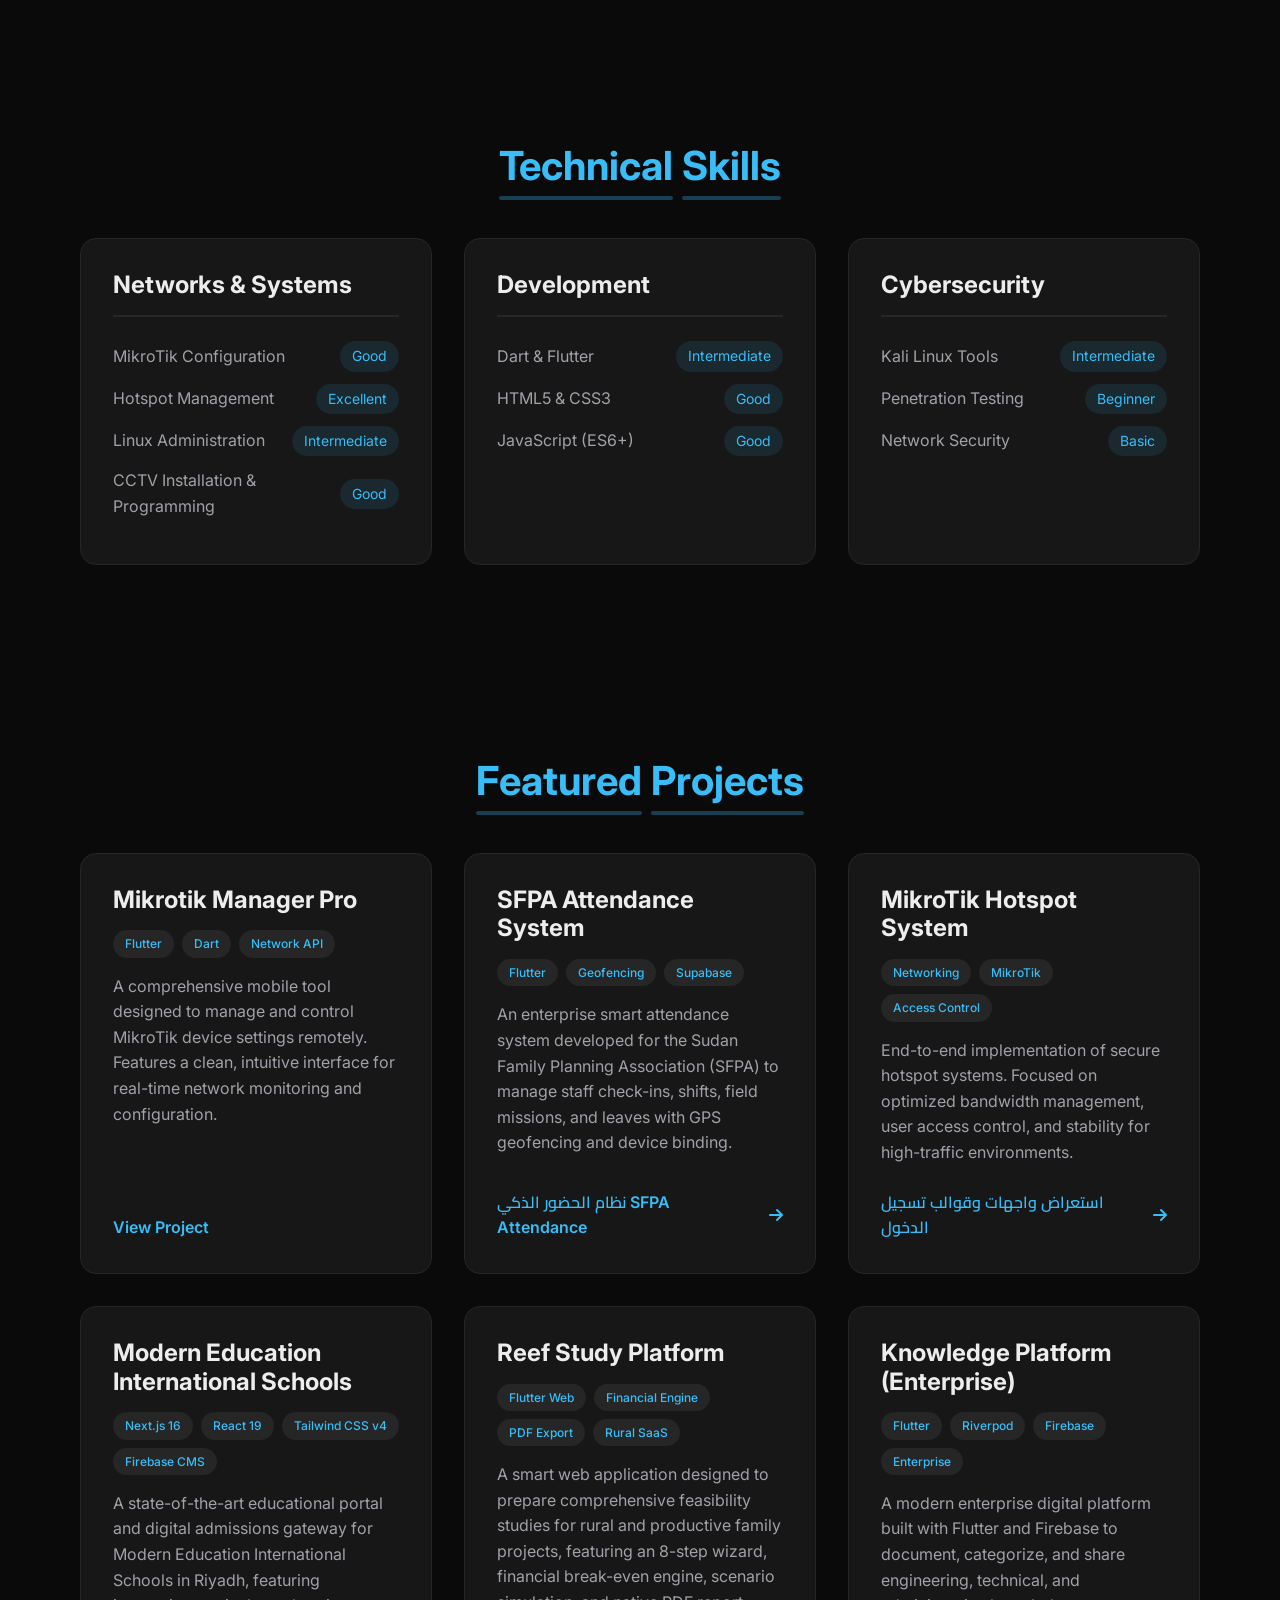
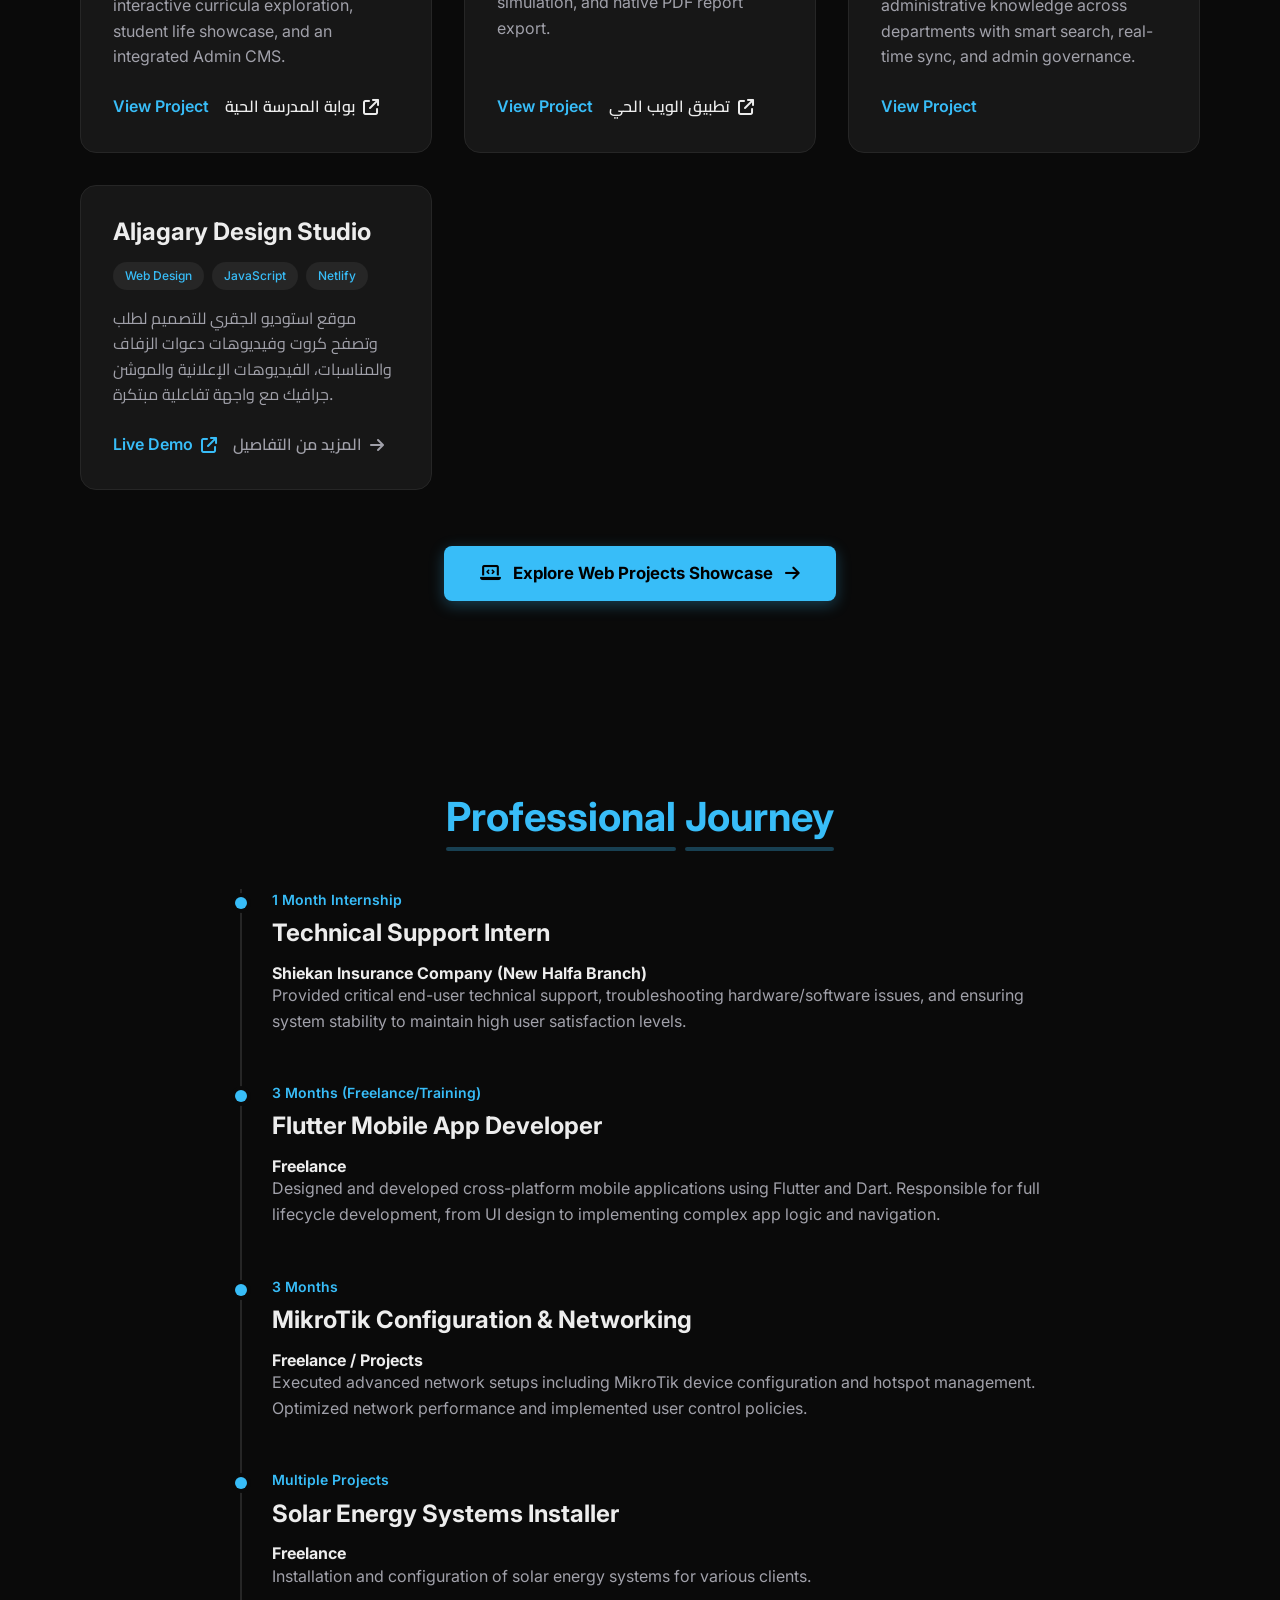
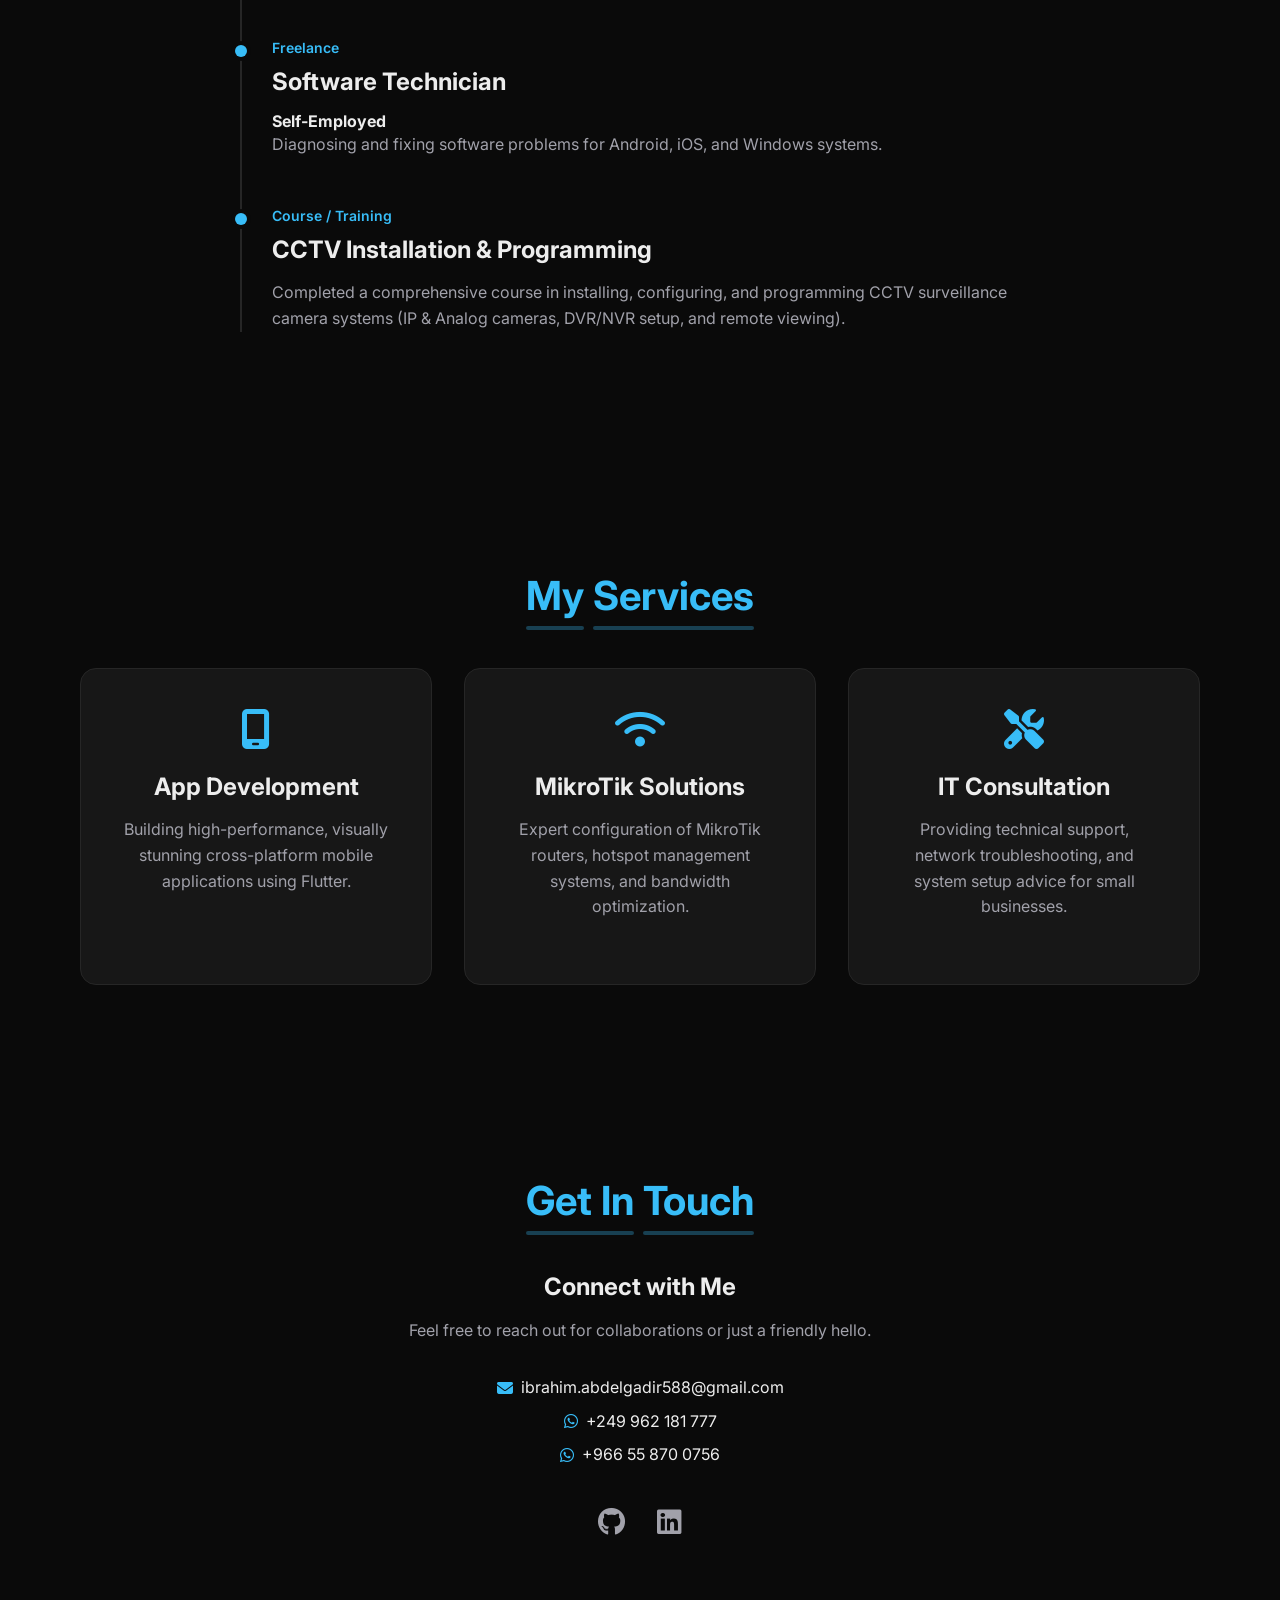
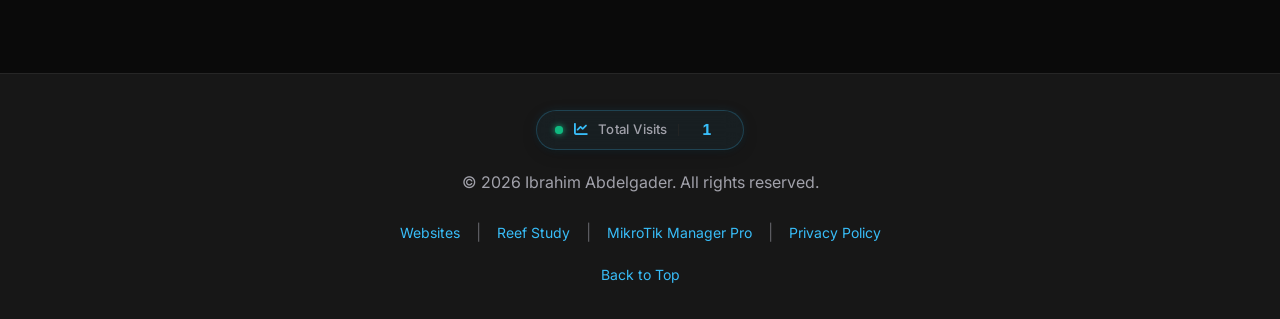
==== commit 529398bc: "feat: add comprehensive portfolio styles, pages, and interactive scripts" ====
--- a/index.html
+++ b/index.html
@@ -594,6 +594,20 @@
     <!-- Footer -->
     <footer>
         <div class="container">
+            <!-- Visitor Counter Badge -->
+            <div class="visitor-counter-wrapper">
+                <div class="visitor-counter-card" title="إحصائيات زيارات الموقع | Website Traffic Analytics">
+                    <span class="visitor-pulse" aria-hidden="true">
+                        <span class="visitor-pulse-dot"></span>
+                        <span class="visitor-pulse-ring"></span>
+                    </span>
+                    <i class="fa-solid fa-chart-line visitor-icon" aria-hidden="true"></i>
+                    <span class="visitor-label" data-i18n="visitor_counter_label">إجمالي الزيارات</span>
+                    <span class="visitor-divider" aria-hidden="true"></span>
+                    <span id="visitor-count" class="visitor-count" aria-live="polite">---</span>
+                </div>
+            </div>
+
             <p data-i18n="footer_copy">&copy; 2026 Ibrahim Abdelgader. All rights reserved.</p>
             <div
                 style="margin: 0.75rem 0 1rem; display: flex; gap: 1rem; justify-content: center; align-items: center; flex-wrap: wrap;">
--- a/css/style.css
+++ b/css/style.css
@@ -647,7 +647,7 @@
 /* Footer */
 footer {
     background: var(--bg-surface);
-    padding: 2rem 0;
+    padding: 2.25rem 0 2rem;
     text-align: center;
     border-top: 1px solid var(--border-color);
 }
@@ -656,6 +656,112 @@
     color: var(--primary-color);
     font-size: 0.875rem;
 }
+
+/* Visitor Counter Styles */
+.visitor-counter-wrapper {
+    display: flex;
+    justify-content: center;
+    align-items: center;
+    margin: 0 0 1.25rem;
+}
+
+.visitor-counter-card {
+    display: inline-flex;
+    align-items: center;
+    gap: 0.65rem;
+    padding: 0.45rem 1.15rem;
+    background: rgba(56, 189, 248, 0.05);
+    border: 1px solid rgba(56, 189, 248, 0.22);
+    border-radius: 9999px;
+    backdrop-filter: blur(10px);
+    -webkit-backdrop-filter: blur(10px);
+    box-shadow: 0 4px 16px -2px rgba(0, 0, 0, 0.25), 0 0 12px -2px rgba(56, 189, 248, 0.15);
+    transition: transform var(--transition-fast), border-color var(--transition-fast), box-shadow var(--transition-fast);
+    user-select: none;
+}
+
+.visitor-counter-card:hover {
+    transform: translateY(-2px);
+    border-color: var(--primary-color);
+    box-shadow: 0 6px 20px -3px rgba(56, 189, 248, 0.3);
+}
+
+[data-theme="light"] .visitor-counter-card {
+    background: rgba(2, 132, 199, 0.06);
+    border-color: rgba(2, 132, 199, 0.25);
+    box-shadow: 0 4px 12px -2px rgba(2, 132, 199, 0.12);
+}
+
+/* Pulsing live indicator */
+.visitor-pulse {
+    position: relative;
+    display: inline-flex;
+    width: 8px;
+    height: 8px;
+    align-items: center;
+    justify-content: center;
+    flex-shrink: 0;
+}
+
+.visitor-pulse-dot {
+    width: 8px;
+    height: 8px;
+    background: #10b981;
+    border-radius: 50%;
+    box-shadow: 0 0 6px #10b981;
+}
+
+.visitor-pulse-ring {
+    position: absolute;
+    width: 100%;
+    height: 100%;
+    border-radius: 50%;
+    background: rgba(16, 185, 129, 0.6);
+    animation: visitorPulseRing 2s cubic-bezier(0, 0, 0.2, 1) infinite;
+}
+
+@keyframes visitorPulseRing {
+    0% {
+        transform: scale(1);
+        opacity: 0.9;
+    }
+    70%, 100% {
+        transform: scale(2.8);
+        opacity: 0;
+    }
+}
+
+.visitor-icon {
+    color: var(--primary-color);
+    font-size: 0.85rem;
+    flex-shrink: 0;
+}
+
+.visitor-label {
+    font-size: 0.825rem;
+    font-weight: 500;
+    color: var(--text-secondary);
+    letter-spacing: 0.2px;
+}
+
+.visitor-divider {
+    width: 1px;
+    height: 12px;
+    background: var(--border-color);
+    opacity: 0.8;
+}
+
+.visitor-count {
+    font-family: 'Inter', monospace, system-ui, sans-serif;
+    font-weight: 700;
+    font-size: 0.95rem;
+    color: var(--primary-color);
+    letter-spacing: 0.5px;
+    min-width: 2.2rem;
+    text-align: center;
+    font-variant-numeric: tabular-nums;
+}
+
 
 /* Responsive */
 @media (min-width: 768px) {
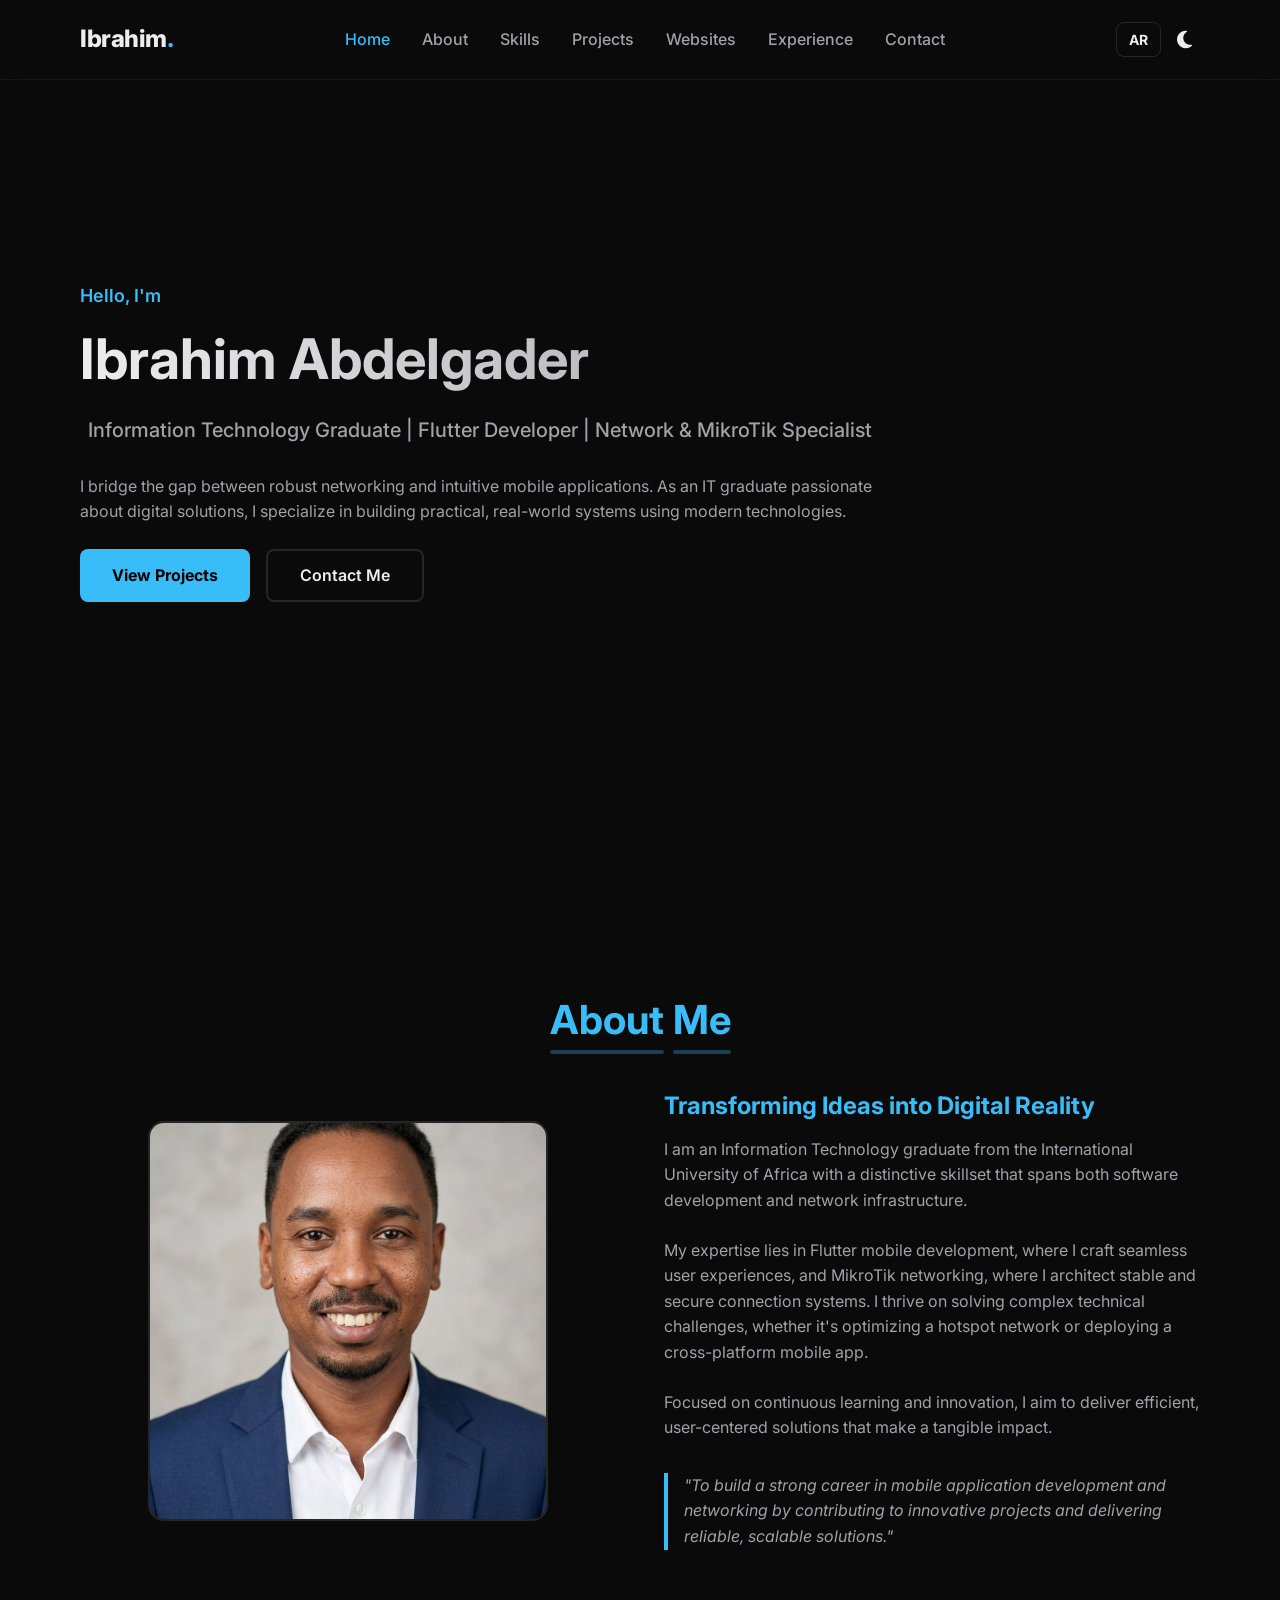
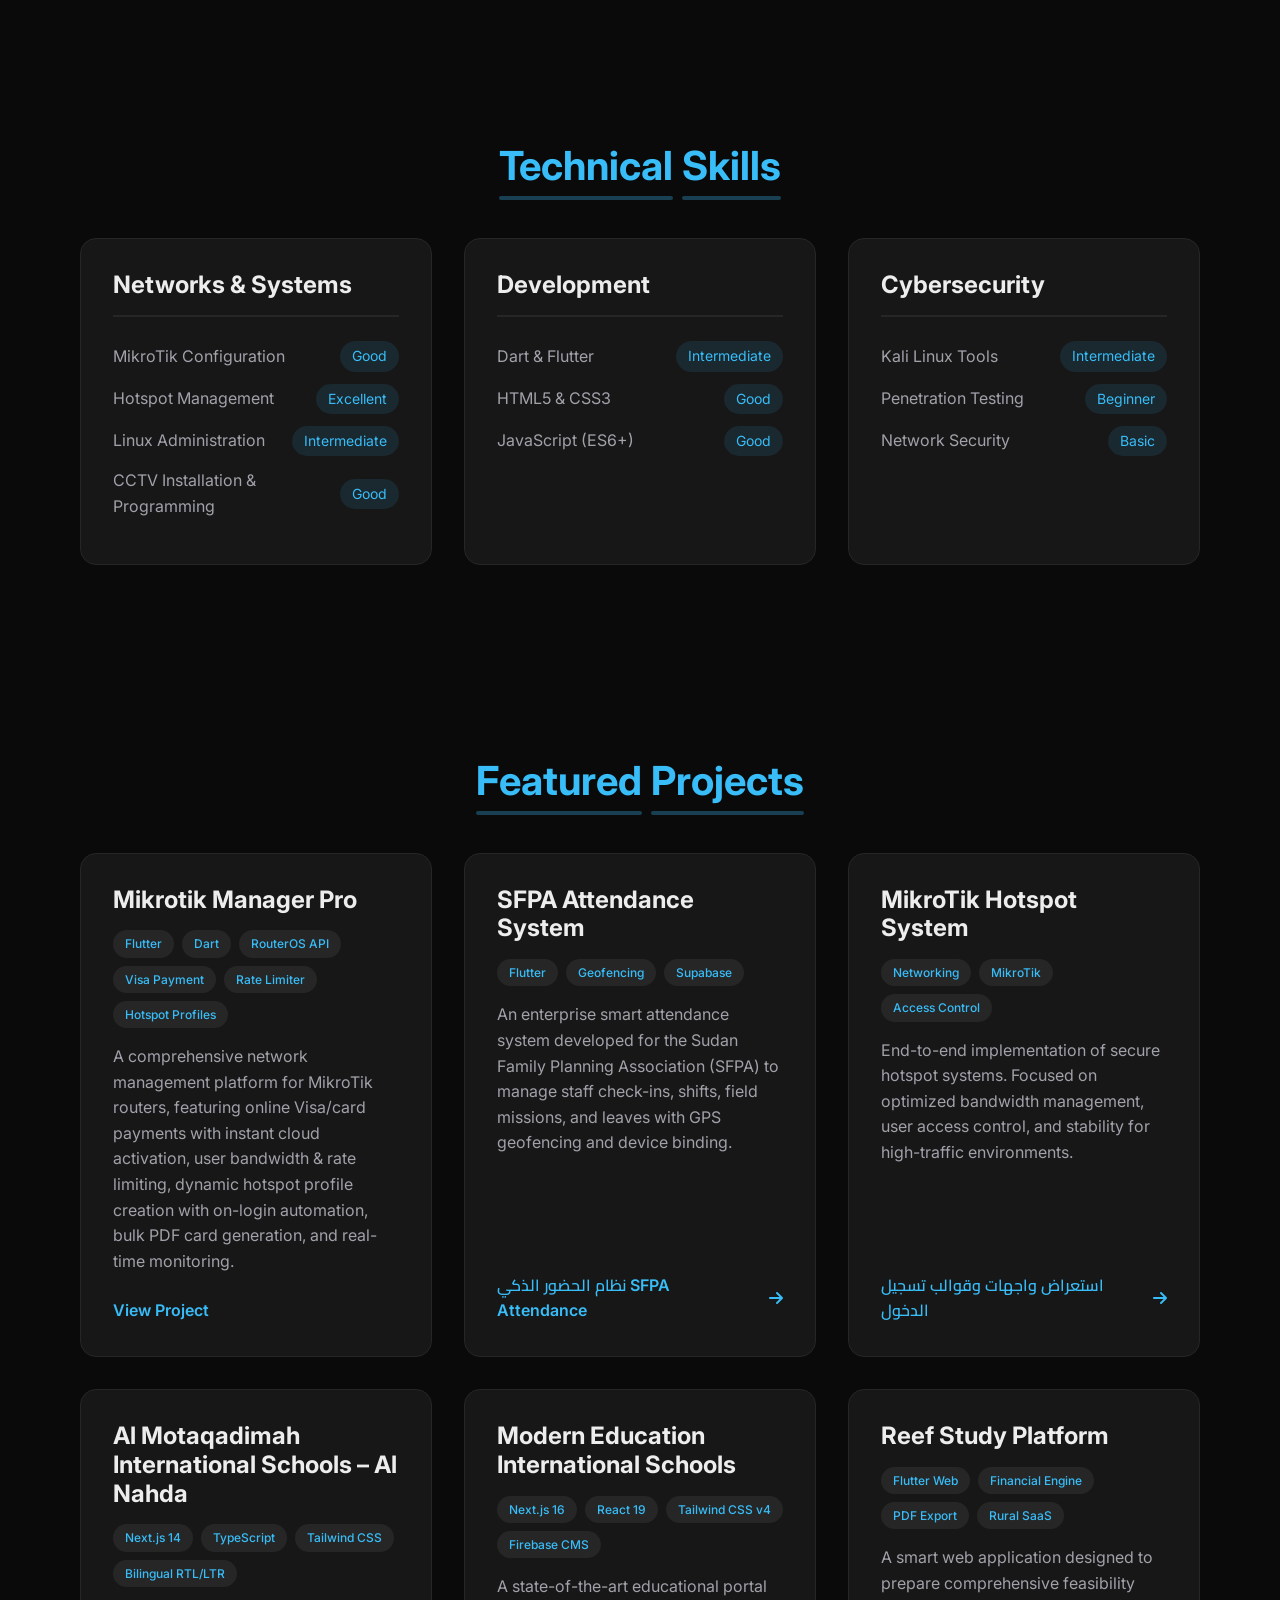
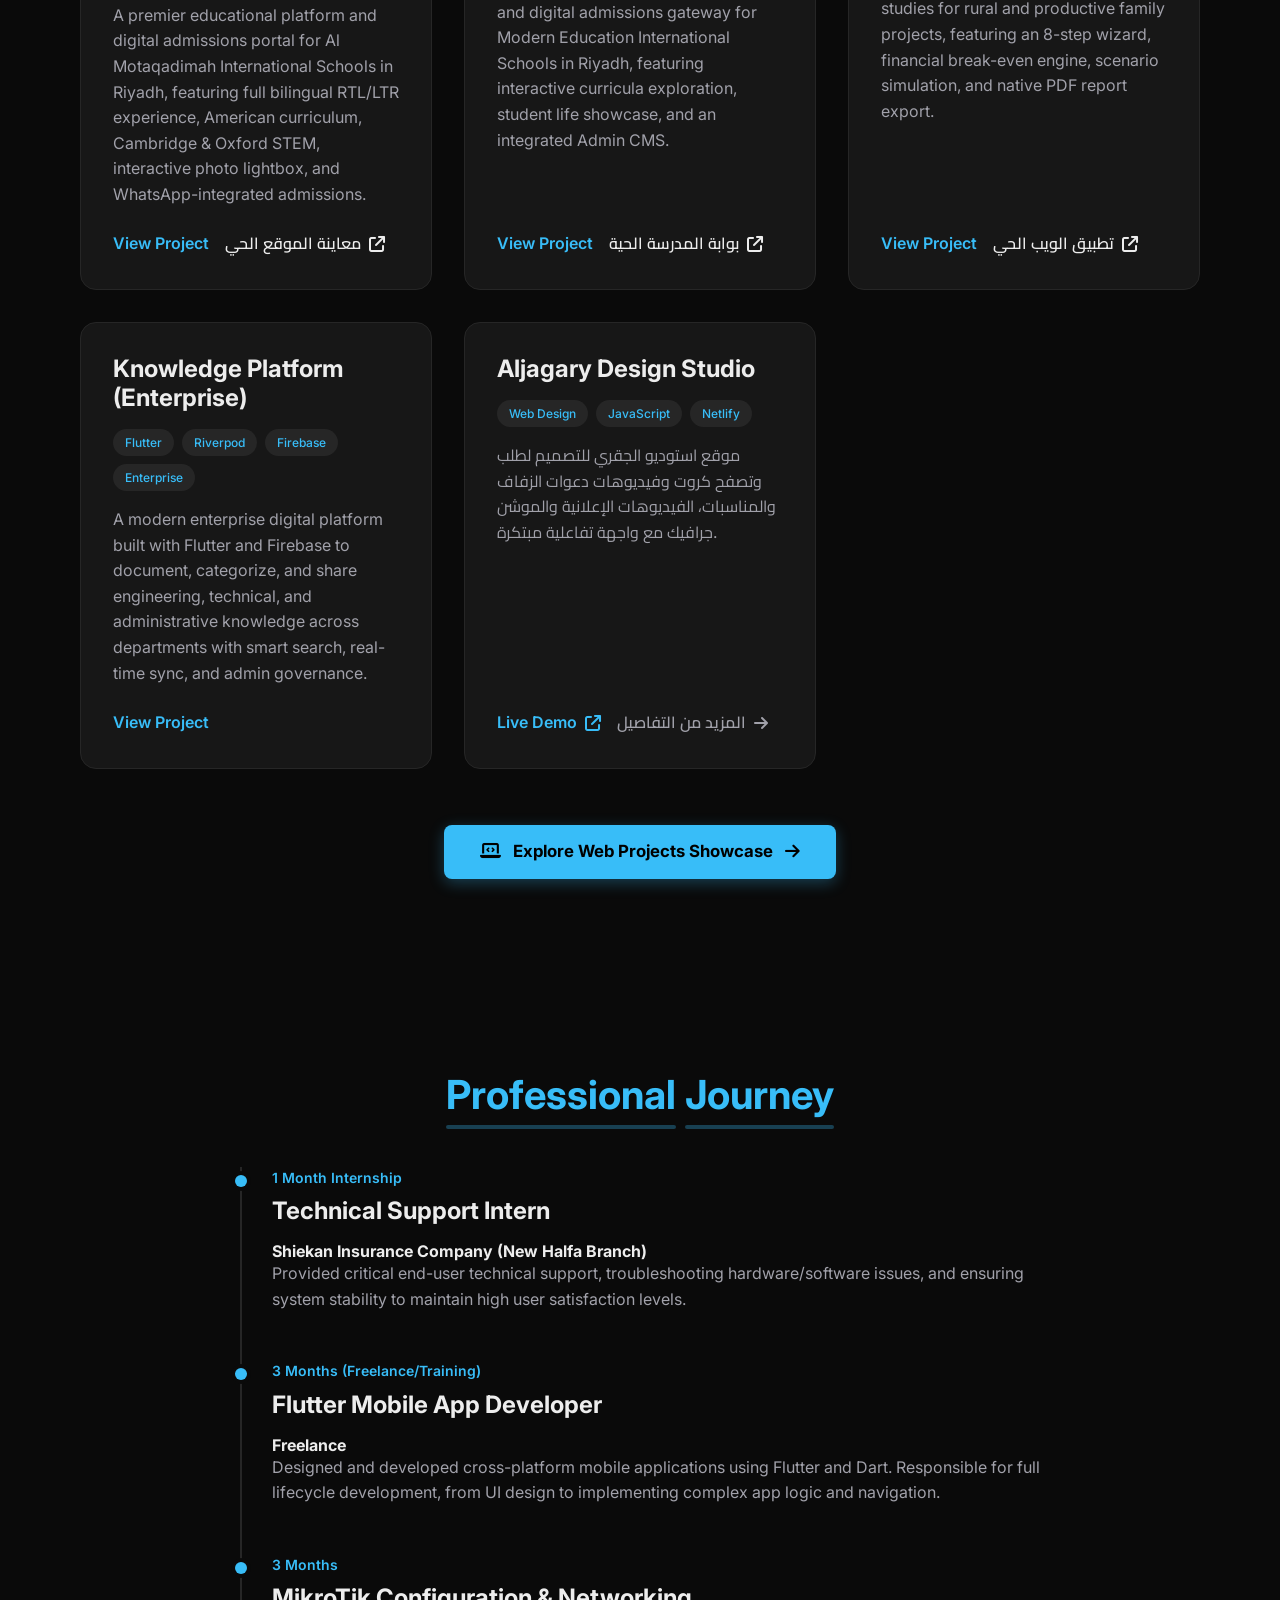
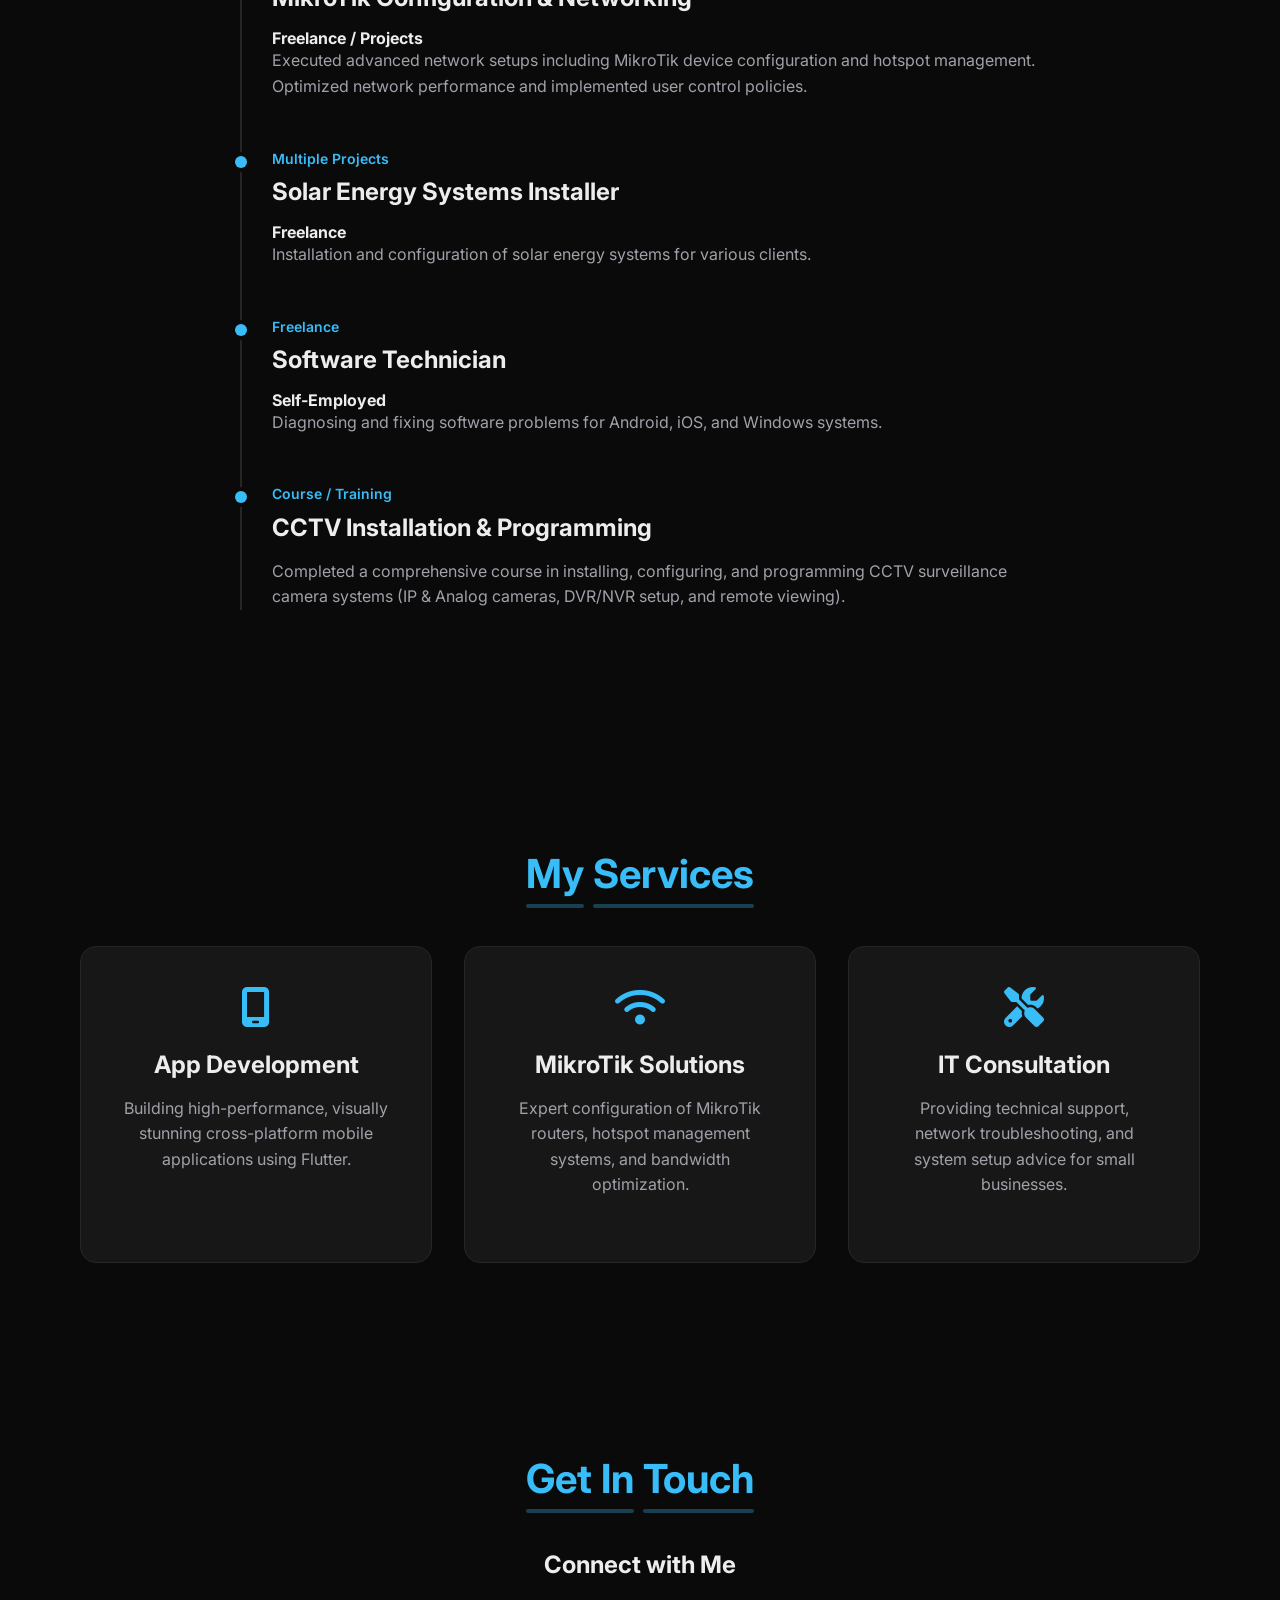
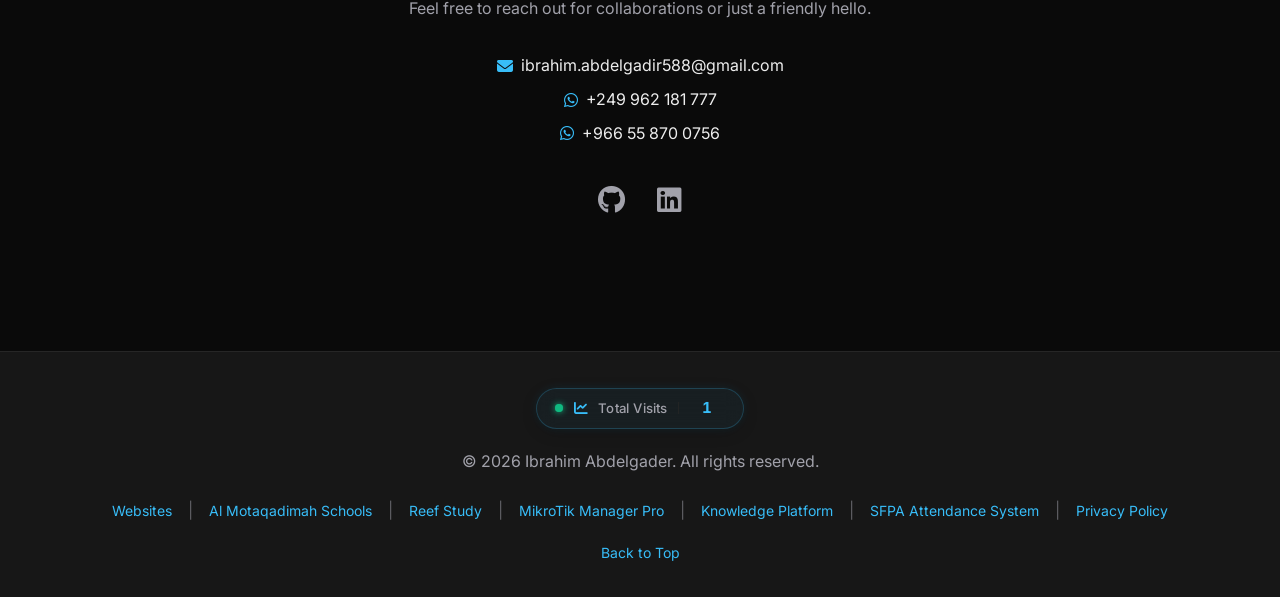
==== commit cd5b1ffb: "feat: add new websites showcase features, styles, scripts, and project pages" ====
--- a/index.html
+++ b/index.html
@@ -280,12 +280,13 @@
                             <div class="project-tags">
                                 <span class="tag">Flutter</span>
                                 <span class="tag">Dart</span>
-                                <span class="tag">Network API</span>
+                                <span class="tag">RouterOS API</span>
+                                <span class="tag">Visa Payment</span>
+                                <span class="tag">Rate Limiter</span>
+                                <span class="tag">Hotspot Profiles</span>
                             </div>
                             <p data-i18n="proj_1_desc">
-                                A comprehensive mobile tool designed to manage and control MikroTik device settings
-                                remotely. Features a clean, intuitive interface for real-time network monitoring and
-                                configuration.
+                                المنظومة الاحترافية لإدارة شبكات MikroTik، تدعم الدفع المباشر بالفيزا والبطاقات البنكية، تحديد السرعات (Rate Limiting)، إنشاء بروفايلات الهوتسبوت وسكربت On-Login، وتوليد وطباعة كروت PDF بالجملة.
                             </p>
                             <a href="project-mikrotik.html" class="project-link" data-i18n="btn_view_project">عرض تفاصيل
                                 المشروع <i class="fa-solid fa-arrow-right"></i></a>
@@ -328,7 +329,31 @@
                         </div>
                     </article>
 
-                                                              <!-- Project: Modern Education International Schools -->
+                                                                                      <!-- Project: Al Motaqadimah International Schools -->
+                        <article class="project-card">
+                            <div class="project-content">
+                                <h3 data-i18n="proj_motaqadimah_title">Al Motaqadimah International Schools</h3>
+                                <div class="project-tags">
+                                    <span class="tag">Next.js 14</span>
+                                    <span class="tag">TypeScript</span>
+                                    <span class="tag">Tailwind CSS</span>
+                                    <span class="tag">Bilingual RTL/LTR</span>
+                                </div>
+                                <p data-i18n="proj_motaqadimah_desc">
+                                    A premier educational platform and digital admissions portal for Al Motaqadimah International Schools (Al Nahda Branch, Riyadh), featuring bilingual experience, American curriculum, Cambridge/Oxford STEM, and WhatsApp-integrated admissions.
+                                </p>
+                                <div style="display: flex; gap: 1rem; flex-wrap: wrap; margin-top: auto;">
+                                    <a href="motaqadimah-nahda.html" class="project-link" data-i18n="btn_view_project">
+                                        عرض تفاصيل المشروع <i class="fa-solid fa-arrow-right"></i>
+                                    </a>
+                                    <a href="http://localhost:3000" target="_blank" rel="noopener noreferrer" class="project-link" style="color: var(--accent);">
+                                        <span>معاينة الموقع الحي</span> <i class="fa-solid fa-arrow-up-right-from-square"></i>
+                                    </a>
+                                </div>
+                            </div>
+                        </article>
+
+                                <!-- Project: Modern Education International Schools -->
                       <article class="project-card">
                           <div class="project-content">
                               <h3 data-i18n="proj_meis_title">Modern Education International Schools</h3>
@@ -613,10 +638,16 @@
                 style="margin: 0.75rem 0 1rem; display: flex; gap: 1rem; justify-content: center; align-items: center; flex-wrap: wrap;">
                 <a href="websites.html" class="footer-link" data-i18n="nav_websites">Websites</a>
                 <span style="color: var(--text-secondary); opacity: 0.5;">|</span>
+                <a href="motaqadimah-nahda.html" class="footer-link">Al Motaqadimah Schools</a>
+                <span style="color: var(--text-secondary); opacity: 0.5;">|</span>
                 <a href="reef-study.html" class="footer-link">Reef Study</a>
                 <span style="color: var(--text-secondary); opacity: 0.5;">|</span>
                 <a href="project-mikrotik.html" class="footer-link">MikroTik Manager Pro</a>
                 <span style="color: var(--text-secondary); opacity: 0.5;">|</span>
+                <a href="knowledge-platform.html" class="footer-link">Knowledge Platform</a>
+                <span style="color: var(--text-secondary); opacity: 0.5;">|</span>
+                <a href="fcp-attendance.html" class="footer-link">SFPA Attendance System</a>
+                <span style="color: var(--text-secondary); opacity: 0.5;">|</span>
                 <a href="privacy-policy.html" class="footer-link">Privacy Policy</a>
             </div>
             <a href="#hero" class="footer-link" data-i18n="footer_back">Back to Top <i
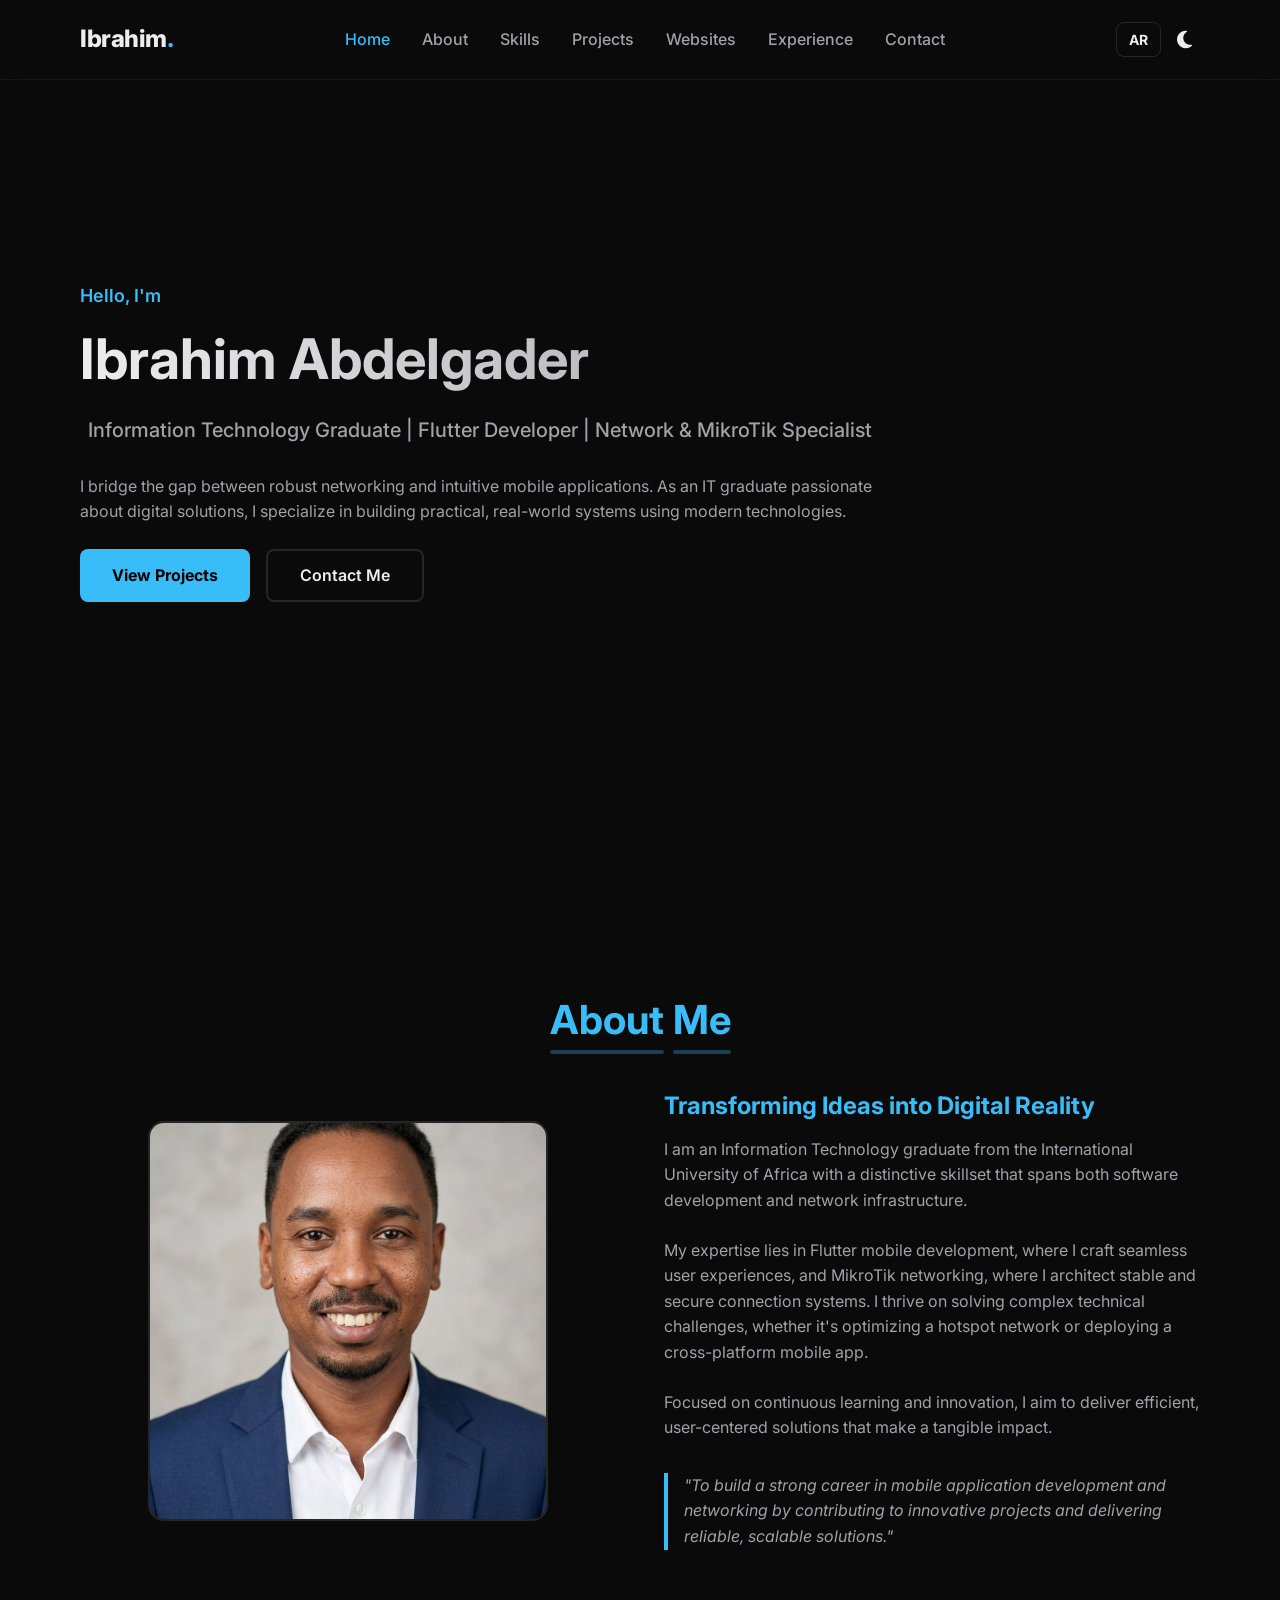
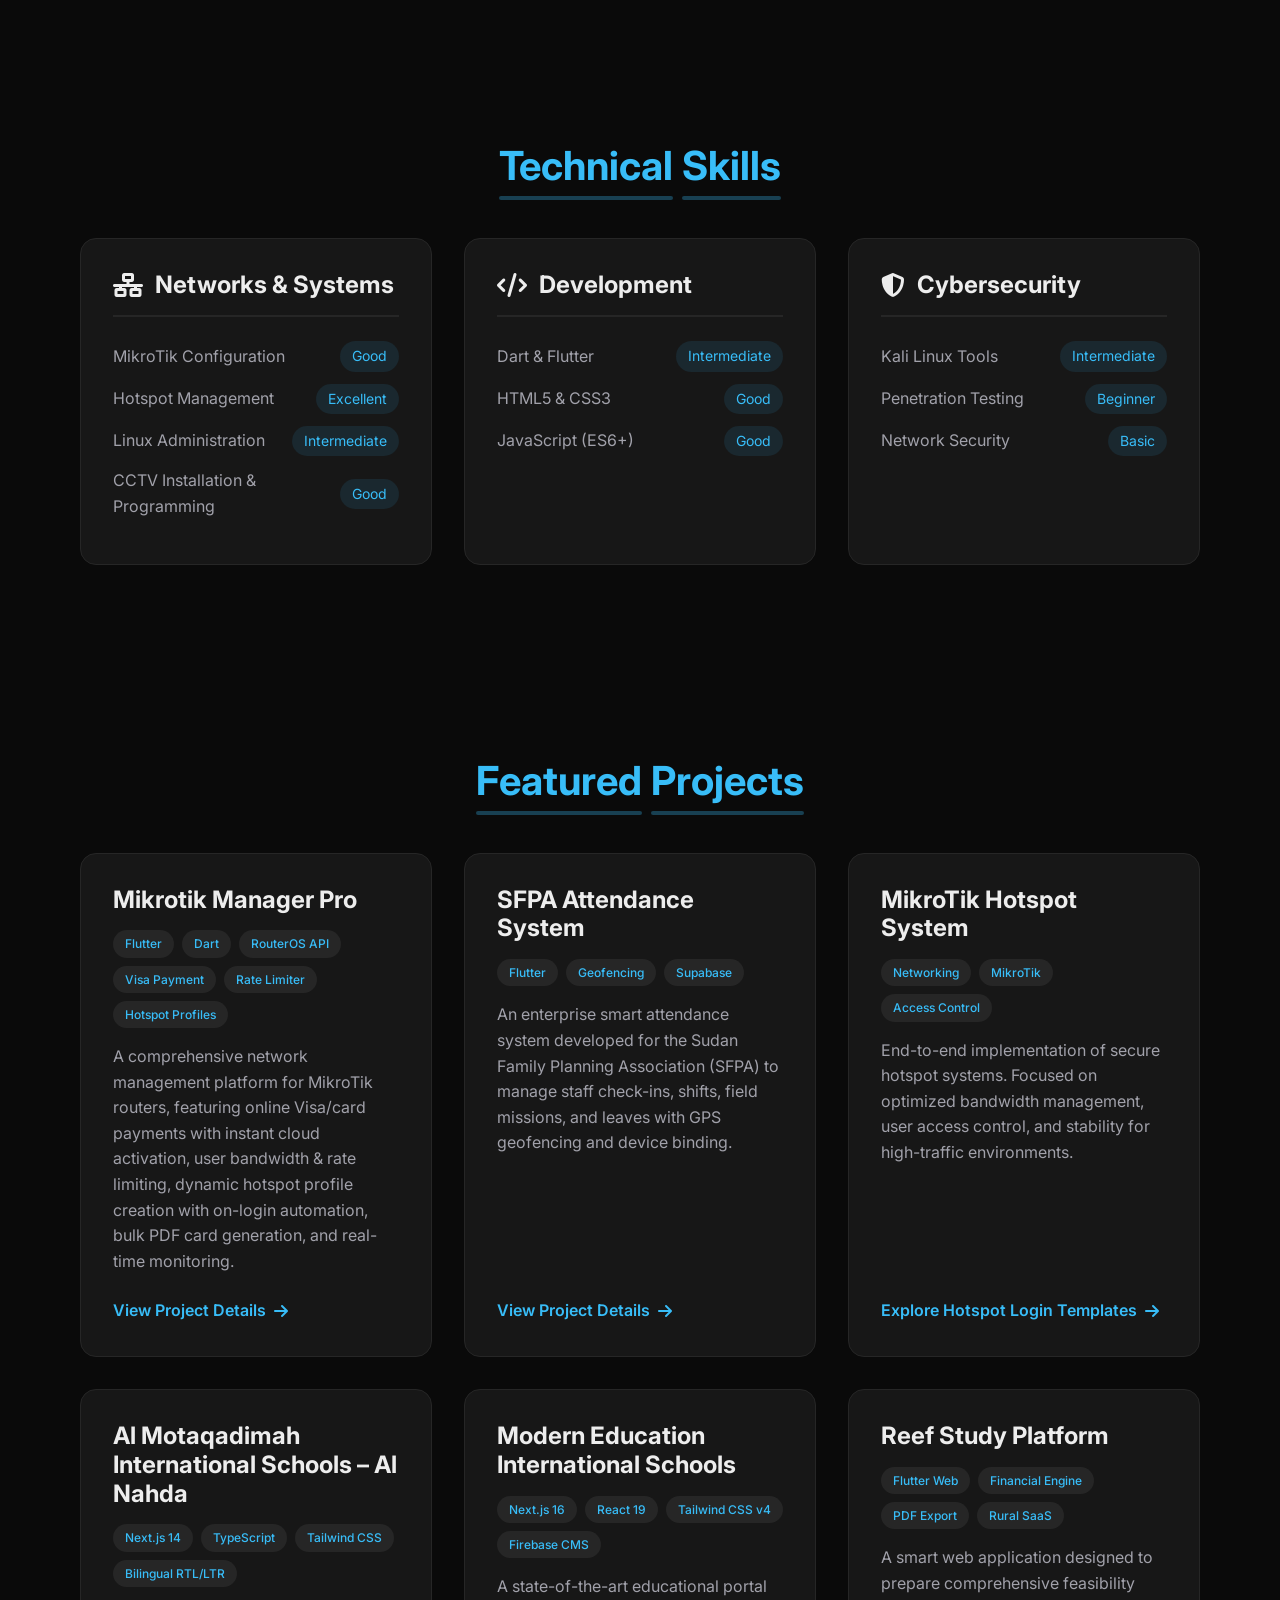
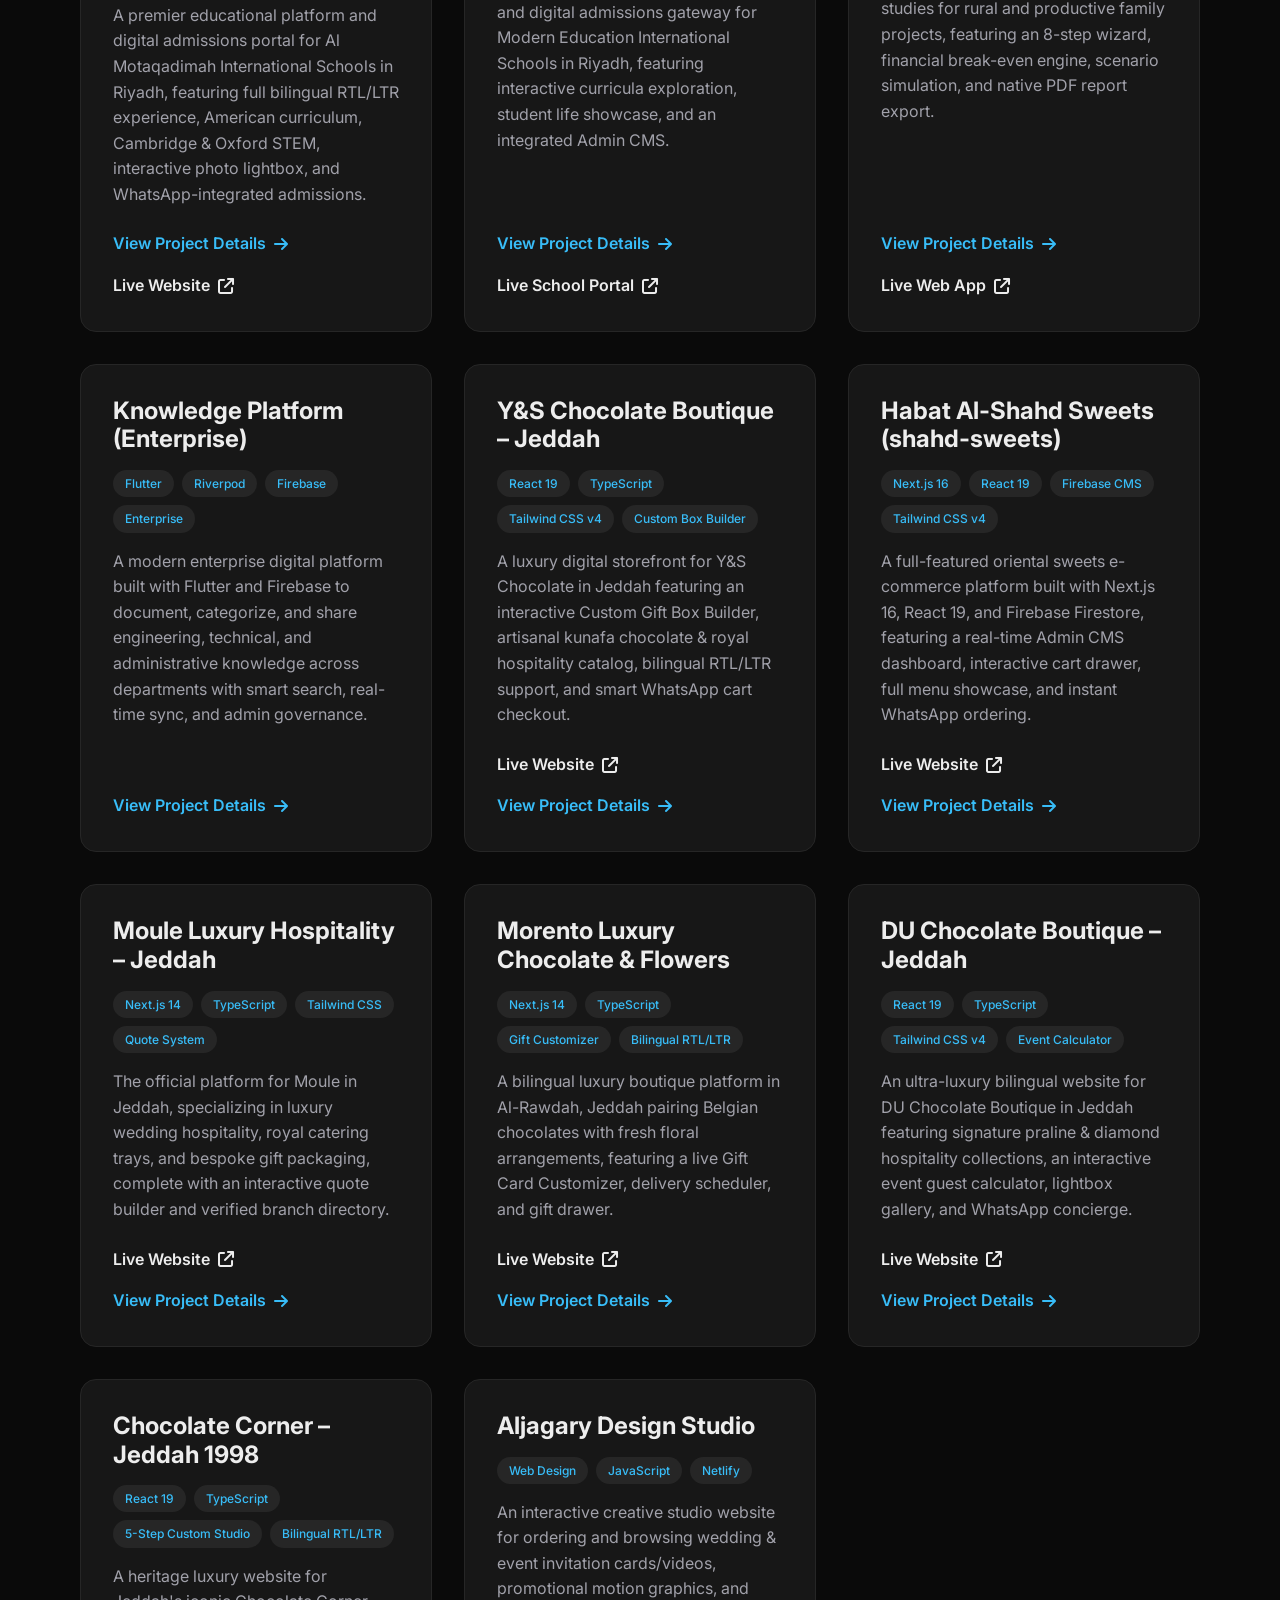
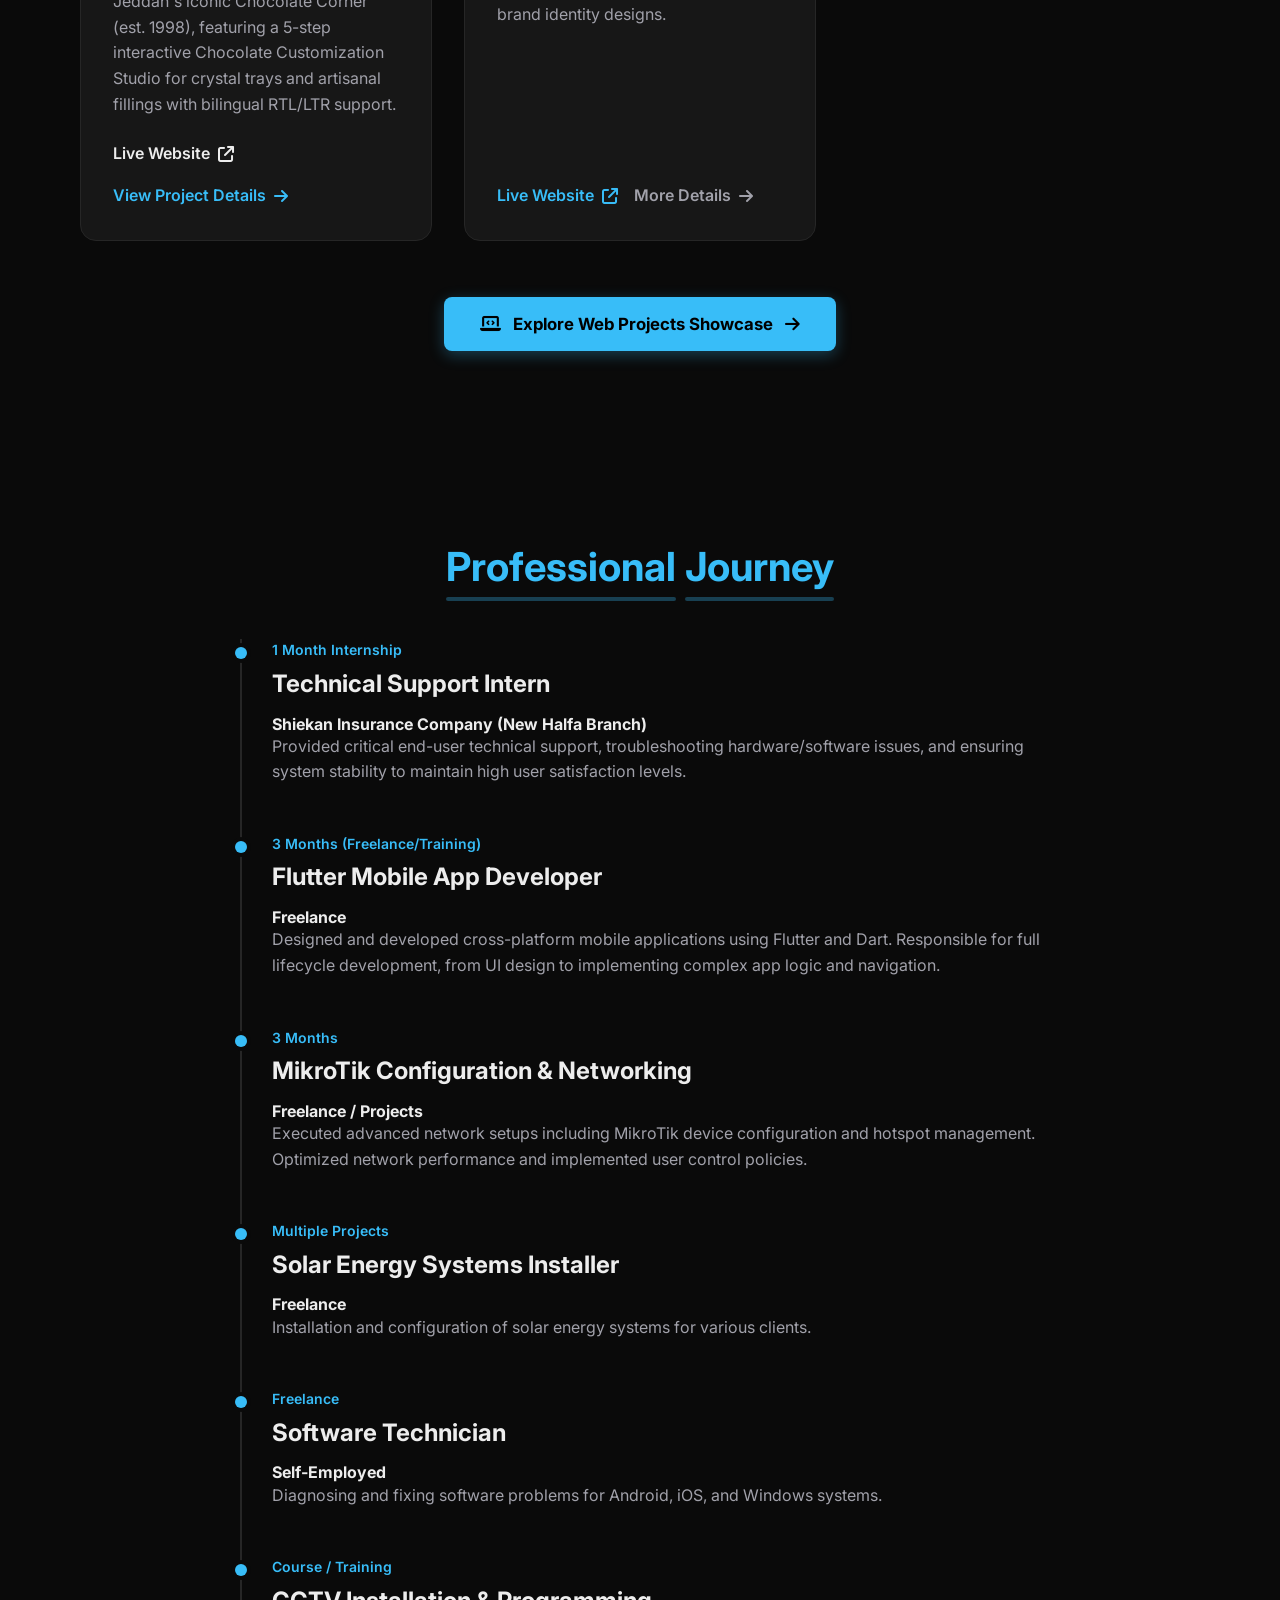
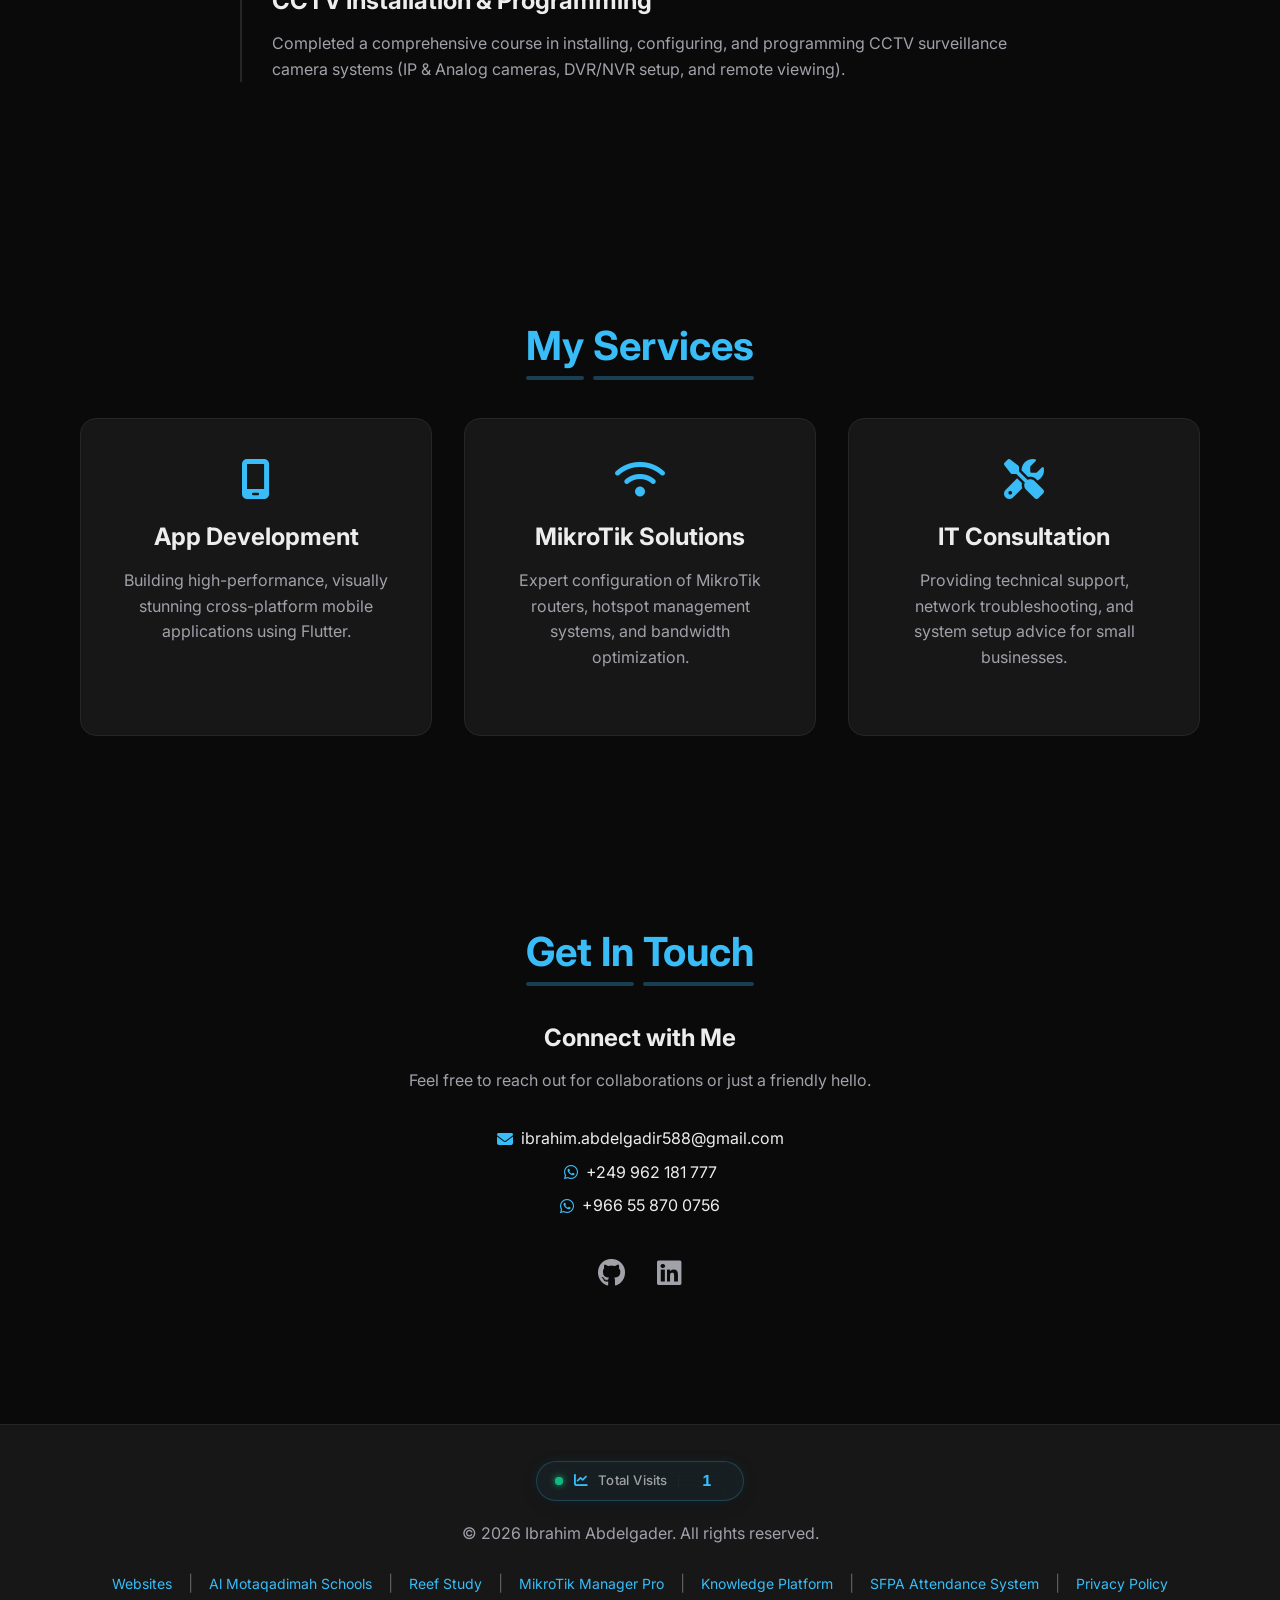
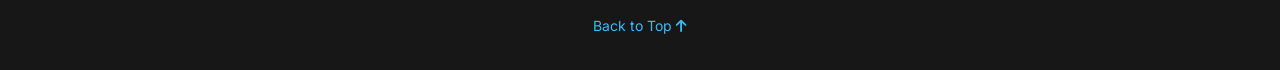
==== commit b7ea773d: "feat: add 6 new website projects, full AR/EN i18n, SEO fixes, and Vercel configuration" ====
--- a/index.html
+++ b/index.html
@@ -5,28 +5,29 @@
     <meta charset="UTF-8">
     <meta name="viewport" content="width=device-width, initial-scale=1.0">
     <meta name="google-site-verification" content="9S3MYwOYQHIgkdlfTBo-XeQFsOwgO8a2KJ5LMAEFX1c" />
+    <meta name="robots" content="index, follow, max-image-preview:large, max-snippet:-1, max-video-preview:-1">
     <meta name="description"
         content="الموقع الرسمي للمطور إبراهيم عبدالقادر (Ibrahim Abdelgadir / Abdelgader) - مطور تطبيقات فلاتر (Flutter Developer)، خبير شبكات مايكروتك (MikroTik)، وتصميم مواقع الويب والحلول الذكية. استعرض المشاريع والخبرات والتطبيقات.">
     <meta name="keywords"
-        content="ابراهيم عبدالقادر, إبراهيم عبدالقادر, ابراهيم عبد القادر, إبراهيم عبد القادر, ابراهيم عبدالقادر برمجة, ابراهيم عبدالقادر فلاتر, ابراهيم عبدالقادر مايكروتك, Ibrahim Abdelgadir, Ibrahim Abdelgader, Ibrahim588, Ibrahim588 GitHub, Ibrahim Abdelgader LinkedIn, Flutter Developer, Network Specialist, MikroTik, صفحات تسجيل الدخول, صفحات هوتسبوت, مطور فلاتر, مبرمج تطبيقات, هندسة شبكات">
+        content="ابراهيم عبدالقادر, إبراهيم عبدالقادر, ابراهيم عبد القادر, إبراهيم عبد القادر, ابراهيم عبدالقادر برمجة, ابراهيم عبدالقادر فلاتر, ابراهيم عبدالقادر مايكروتك, Ibrahim Abdelgadir, Ibrahim Abdelgader, Ibrahim588, Ibrahim588 GitHub, Ibrahim Abdelgader LinkedIn, Flutter Developer, Network Specialist, MikroTik, صفحات تسجيل الدخول, صفحات هوتسبوت, مطور فلاتر, مبرمج تطبيقات, هندسة شبكات, تصميم مواقع ويب, معرض مواقع الويب">
     <meta name="author" content="Ibrahim Abdelgader (Ibrahim588) - إبراهيم عبدالقادر">
-    <link rel="canonical" href="http://ibrahim-protfolio.42web.io/">
+    <link rel="canonical" href="https://ibrahim-abdelgader.vercel.app/">
 
     <!-- Open Graph / Facebook -->
     <meta property="og:type" content="website">
-    <meta property="og:url" content="http://ibrahim-protfolio.42web.io/">
+    <meta property="og:url" content="https://ibrahim-abdelgader.vercel.app/">
     <meta property="og:title" content="إبراهيم عبدالقادر | مطور تطبيقات فلاتر وخبير شبكات - Ibrahim Abdelgader">
     <meta property="og:description"
         content="الموقع الرسمي للمطور إبراهيم عبدالقادر (Ibrahim Abdelgader / Ibrahim588) - مطور تطبيقات فلاتر، خبير شبكات مايكروتك، وتصميم الحلول البرمجية الذكية.">
-    <meta property="og:image" content="http://ibrahim-protfolio.42web.io/img/profile.jpg">
+    <meta property="og:image" content="https://ibrahim-abdelgader.vercel.app/img/profile.jpg">
 
     <!-- Twitter -->
     <meta property="twitter:card" content="summary_large_image">
-    <meta property="twitter:url" content="http://ibrahim-protfolio.42web.io/">
+    <meta property="twitter:url" content="https://ibrahim-abdelgader.vercel.app/">
     <meta property="twitter:title" content="إبراهيم عبدالقادر | مطور تطبيقات فلاتر وخبير شبكات - Ibrahim Abdelgader">
     <meta property="twitter:description"
         content="الموقع الرسمي للمطور إبراهيم عبدالقادر (Ibrahim Abdelgader / Ibrahim588) - مطور تطبيقات فلاتر، خبير شبكات مايكروتك، وتصميم الحلول البرمجية الذكية.">
-    <meta property="twitter:image" content="http://ibrahim-protfolio.42web.io/img/profile.jpg">
+    <meta property="twitter:image" content="https://ibrahim-abdelgader.vercel.app/img/profile.jpg">
 
     <title>إبراهيم عبدالقادر | مطور فلاتر وخبير شبكات - Ibrahim Abdelgader (Ibrahim588)</title>
 
@@ -60,8 +61,8 @@
         "Ibrahim588 GitHub",
         "Ibrahim Abdelgadir Flutter Developer"
       ],
-      "url": "http://ibrahim-protfolio.42web.io/",
-      "image": "http://ibrahim-protfolio.42web.io/img/profile.jpg",
+      "url": "https://ibrahim-abdelgader.vercel.app/",
+      "image": "https://ibrahim-abdelgader.vercel.app/img/profile.jpg",
       "jobTitle": "Flutter Developer & Network Specialist",
       "worksFor": {
         "@type": "Organization",
@@ -73,7 +74,9 @@
       },
       "sameAs": [
         "https://github.com/Ibrahim588",
-        "https://www.linkedin.com/in/ibrahim-abdelgadir-a41a442bb"
+        "https://www.linkedin.com/in/ibrahim-abdelgadir-a41a442bb",
+        "https://ibrahim-abdelgader.vercel.app/",
+        "http://ibrahim-protfolio.42web.io/"
       ],
       "knowsAbout": [
         "Flutter",
@@ -203,7 +206,7 @@
                 <div class="skills-grid">
                     <!-- Networks -->
                     <div class="skill-category">
-                        <h3 data-i18n="skill_cat_networks"><i class="fa-solid fa-network-wired"></i> Networks & Systems
+                        <h3><i class="fa-solid fa-network-wired"></i> <span data-i18n="skill_cat_networks">Networks & Systems</span>
                         </h3>
                         <ul class="skill-list">
                             <li>
@@ -227,7 +230,7 @@
 
                     <!-- Programming -->
                     <div class="skill-category">
-                        <h3 data-i18n="skill_cat_dev"><i class="fa-solid fa-code"></i> Development</h3>
+                        <h3><i class="fa-solid fa-code"></i> <span data-i18n="skill_cat_dev">Development</span></h3>
                         <ul class="skill-list">
                             <li>
                                 <span data-i18n="skill_flutter">Dart & Flutter</span>
@@ -246,7 +249,7 @@
 
                     <!-- Cybersecurity -->
                     <div class="skill-category">
-                        <h3 data-i18n="skill_cat_cyber"><i class="fa-solid fa-shield-halved"></i> Cybersecurity</h3>
+                        <h3><i class="fa-solid fa-shield-halved"></i> <span data-i18n="skill_cat_cyber">Cybersecurity</span></h3>
                         <ul class="skill-list">
                             <li>
                                 <span data-i18n="skill_kali">Kali Linux Tools</span>
@@ -288,8 +291,8 @@
                             <p data-i18n="proj_1_desc">
                                 المنظومة الاحترافية لإدارة شبكات MikroTik، تدعم الدفع المباشر بالفيزا والبطاقات البنكية، تحديد السرعات (Rate Limiting)، إنشاء بروفايلات الهوتسبوت وسكربت On-Login، وتوليد وطباعة كروت PDF بالجملة.
                             </p>
-                            <a href="project-mikrotik.html" class="project-link" data-i18n="btn_view_project">عرض تفاصيل
-                                المشروع <i class="fa-solid fa-arrow-right"></i></a>
+                            <a href="project-mikrotik.html" class="project-link"><span data-i18n="btn_view_project">عرض تفاصيل
+                                المشروع</span> <i class="fa-solid fa-arrow-right"></i></a>
                         </div>
                     </article>
 
@@ -306,7 +309,7 @@
                                 An enterprise smart attendance system developed for the Sudan Family Planning Association (SFPA) to manage staff check-ins, shifts, field missions, and leaves with GPS geofencing and device binding.
                             </p>
                             <a href="fcp-attendance.html" class="project-link">
-                                <span>نظام الحضور الذكي SFPA Attendance</span> <i class="fa-solid fa-arrow-right"></i>
+                                <span data-i18n="btn_view_project">عرض تفاصيل المشروع</span> <i class="fa-solid fa-arrow-right"></i>
                             </a>
                         </div>
                     </article>
@@ -324,7 +327,7 @@
                                 End-to-end implementation of secure hotspot systems. Focused on optimized bandwidth
                                 management, user access control, and stability for high-traffic environments.
                             </p>
-                            <a href="hotspot-templates.html" class="project-link">استعراض واجهات وقوالب تسجيل الدخول <i
+                            <a href="hotspot-templates.html" class="project-link"><span data-i18n="btn_hotspot_templates">استعراض واجهات وقوالب تسجيل الدخول</span> <i
                                     class="fa-solid fa-arrow-right"></i></a>
                         </div>
                     </article>
@@ -343,11 +346,11 @@
                                     A premier educational platform and digital admissions portal for Al Motaqadimah International Schools (Al Nahda Branch, Riyadh), featuring bilingual experience, American curriculum, Cambridge/Oxford STEM, and WhatsApp-integrated admissions.
                                 </p>
                                 <div style="display: flex; gap: 1rem; flex-wrap: wrap; margin-top: auto;">
-                                    <a href="motaqadimah-nahda.html" class="project-link" data-i18n="btn_view_project">
-                                        عرض تفاصيل المشروع <i class="fa-solid fa-arrow-right"></i>
+                                    <a href="motaqadimah-nahda.html" class="project-link">
+                                        <span data-i18n="btn_view_project">عرض تفاصيل المشروع</span> <i class="fa-solid fa-arrow-right"></i>
                                     </a>
                                     <a href="http://localhost:3000" target="_blank" rel="noopener noreferrer" class="project-link" style="color: var(--accent);">
-                                        <span>معاينة الموقع الحي</span> <i class="fa-solid fa-arrow-up-right-from-square"></i>
+                                        <span data-i18n="btn_visit_site">معاينة الموقع الحي</span> <i class="fa-solid fa-arrow-up-right-from-square"></i>
                                     </a>
                                 </div>
                             </div>
@@ -367,11 +370,11 @@
                                   A state-of-the-art educational portal and digital admissions gateway for Modern Education International Schools in Riyadh, featuring interactive curricula exploration, student life showcase, and an integrated Admin CMS.
                               </p>
                               <div style="display: flex; gap: 1rem; flex-wrap: wrap; margin-top: auto;">
-                                  <a href="modern-education.html" class="project-link" data-i18n="btn_view_project">
-                                      عرض تفاصيل المشروع <i class="fa-solid fa-arrow-right"></i>
+                                  <a href="modern-education.html" class="project-link">
+                                      <span data-i18n="btn_view_project">عرض تفاصيل المشروع</span> <i class="fa-solid fa-arrow-right"></i>
                                   </a>
                                   <a href="https://meis.edu.sa" target="_blank" rel="noopener noreferrer" class="project-link" style="color: var(--accent);">
-                                      <span>بوابة المدرسة الحية</span> <i class="fa-solid fa-arrow-up-right-from-square"></i>
+                                      <span data-i18n="btn_school_portal">بوابة المدرسة الحية</span> <i class="fa-solid fa-arrow-up-right-from-square"></i>
                                   </a>
                               </div>
                           </div>
@@ -391,11 +394,11 @@
                                 A smart web application designed to prepare comprehensive feasibility studies for rural and productive family projects, featuring an 8-step wizard, financial break-even engine, scenario simulation, and native PDF report export.
                             </p>
                             <div style="display: flex; gap: 1rem; flex-wrap: wrap; margin-top: auto;">
-                                <a href="reef-study.html" class="project-link" data-i18n="btn_view_project">
-                                    عرض تفاصيل المشروع <i class="fa-solid fa-arrow-right"></i>
+                                <a href="reef-study.html" class="project-link">
+                                    <span data-i18n="btn_view_project">عرض تفاصيل المشروع</span> <i class="fa-solid fa-arrow-right"></i>
                                 </a>
                                 <a href="https://reef-study-app.web.app/" target="_blank" rel="noopener noreferrer" class="project-link" style="color: var(--accent);">
-                                    <span>تطبيق الويب الحي</span> <i class="fa-solid fa-arrow-up-right-from-square"></i>
+                                    <span data-i18n="btn_live_webapp">تطبيق الويب الحي</span> <i class="fa-solid fa-arrow-up-right-from-square"></i>
                                 </a>
                             </div>
                         </div>
@@ -414,22 +417,178 @@
                             <p data-i18n="proj_4_desc">
                                 A modern enterprise digital platform built with Flutter and Firebase to document, categorize, and share engineering, technical, and administrative knowledge across departments with smart search, real-time sync, and admin governance.
                             </p>
-                            <a href="knowledge-platform.html" class="project-link" data-i18n="btn_view_project">
-                                عرض تفاصيل المشروع <i class="fa-solid fa-arrow-right"></i>
+                            <a href="knowledge-platform.html" class="project-link">
+                                <span data-i18n="btn_view_project">عرض تفاصيل المشروع</span> <i class="fa-solid fa-arrow-right"></i>
                             </a>
                         </div>
                     </article>
 
+                    <!-- Project: Y&S CHOCOLATE -->
+                    <article class="project-card">
+                        <div class="project-content">
+                            <h3 data-i18n="proj_ys_title">Y&amp;S Chocolate Boutique</h3>
+                            <div class="project-tags">
+                                <span class="tag">React 19</span>
+                                <span class="tag">TypeScript</span>
+                                <span class="tag">Tailwind CSS v4</span>
+                                <span class="tag">Custom Box Builder</span>
+                            </div>
+                            <p data-i18n="proj_ys_desc">
+                                موقع ومتجر رقمي فاخر لعلامة Y&amp;S Chocolate بجدة، يضم مصمم بوكسات الهدايا التفاعلي، كتالوج الشوكولاتة وألواح الكنافة وصواني الضيافة، وسلة طلبات ذكية مرتبطة بالواتساب مع دعم اللغتين.
+                            </p>
+                            <div style="display: flex; gap: 1rem; flex-wrap: wrap; margin-top: auto;">
+                                <a href="demos/ys-chocolate/index.html" target="_blank" rel="noopener noreferrer"
+                                    class="project-link" style="color: var(--accent);">
+                                    <span data-i18n="btn_visit_site">زيارة الموقع الحي</span> <i
+                                        class="fa-solid fa-arrow-up-right-from-square"></i>
+                                </a>
+                                <a href="websites.html" class="project-link">
+                                    <span data-i18n="btn_view_project">عرض تفاصيل المشروع</span> <i class="fa-solid fa-arrow-right"></i>
+                                </a>
+                            </div>
+                        </div>
+                    </article>
+
+                    <!-- Project: Habat Al-Shahd Sweets (shahd-sweets) -->
+                    <article class="project-card">
+                        <div class="project-content">
+                            <h3 data-i18n="proj_shahd_title">Habat Al-Shahd Sweets (حلويات حبات الشهد)</h3>
+                            <div class="project-tags">
+                                <span class="tag">Next.js 16</span>
+                                <span class="tag">React 19</span>
+                                <span class="tag">Firebase CMS</span>
+                                <span class="tag">Tailwind CSS v4</span>
+                            </div>
+                            <p data-i18n="proj_shahd_desc">
+                                منصة تجارة إلكترونية متكاملة لعلامة حلويات حبات الشهد للحلويات الشرقية الفاخرة، مزودة بلوحة تحكم إدارية سحابية (Admin CMS) عبر Firebase Firestore، سلة تسوق تفاعلية، وطلب فوري عبر الواتساب.
+                            </p>
+                            <div style="display: flex; gap: 1rem; flex-wrap: wrap; margin-top: auto;">
+                                <a href="https://habat-al-shahd-web.vercel.app" target="_blank" rel="noopener noreferrer"
+                                    class="project-link" style="color: var(--accent);">
+                                    <span data-i18n="btn_visit_site">زيارة الموقع الحي</span> <i
+                                        class="fa-solid fa-arrow-up-right-from-square"></i>
+                                </a>
+                                <a href="websites.html" class="project-link">
+                                    <span data-i18n="btn_view_project">عرض تفاصيل المشروع</span> <i class="fa-solid fa-arrow-right"></i>
+                                </a>
+                            </div>
+                        </div>
+                    </article>
+
+                    <!-- Project: Moule -->
+                    <article class="project-card">
+                        <div class="project-content">
+                            <h3 data-i18n="proj_moule_title">Moule Luxury Hospitality (موليه للضيافة)</h3>
+                            <div class="project-tags">
+                                <span class="tag">Next.js 14</span>
+                                <span class="tag">TypeScript</span>
+                                <span class="tag">Tailwind CSS</span>
+                                <span class="tag">Quote System</span>
+                            </div>
+                            <p data-i18n="proj_moule_desc">
+                                الموقع الرسمي لعلامة موليه (Moule) في جدة المتخصصة في ضيافات الأفراح الكبرى وتنسيق الهدايا والتغليف الفاخر، مع كتالوج المجموعات الملكية ونظام طلب عروض الأسعار المرتبط بالواتساب.
+                            </p>
+                            <div style="display: flex; gap: 1rem; flex-wrap: wrap; margin-top: auto;">
+                                <a href="https://moule-six.vercel.app" target="_blank" rel="noopener noreferrer"
+                                    class="project-link" style="color: var(--accent);">
+                                    <span data-i18n="btn_visit_site">زيارة الموقع الحي</span> <i
+                                        class="fa-solid fa-arrow-up-right-from-square"></i>
+                                </a>
+                                <a href="websites.html" class="project-link">
+                                    <span data-i18n="btn_view_project">عرض تفاصيل المشروع</span> <i class="fa-solid fa-arrow-right"></i>
+                                </a>
+                            </div>
+                        </div>
+                    </article>
+
+                    <!-- Project: Morento -->
+                    <article class="project-card">
+                        <div class="project-content">
+                            <h3 data-i18n="proj_morento_title">Morento Chocolate &amp; Flowers (بوتيك مورينتو)</h3>
+                            <div class="project-tags">
+                                <span class="tag">Next.js 14</span>
+                                <span class="tag">TypeScript</span>
+                                <span class="tag">Gift Customizer</span>
+                                <span class="tag">Bilingual RTL/LTR</span>
+                            </div>
+                            <p data-i18n="proj_morento_desc">
+                                متجر إلكتروني فاخر ثنائي اللغة لبوتيك مورينتو بحي الروضة في جدة، يجمع بين الشوكولاتة البلجيكية وتنسيقات الورد الطبيعي مع محرك تخصيص بطاقة الإهداء وحجز موعد التوصيل.
+                            </p>
+                            <div style="display: flex; gap: 1rem; flex-wrap: wrap; margin-top: auto;">
+                                <a href="https://morento-chi.vercel.app" target="_blank" rel="noopener noreferrer"
+                                    class="project-link" style="color: var(--accent);">
+                                    <span data-i18n="btn_visit_site">زيارة الموقع الحي</span> <i
+                                        class="fa-solid fa-arrow-up-right-from-square"></i>
+                                </a>
+                                <a href="websites.html" class="project-link">
+                                    <span data-i18n="btn_view_project">عرض تفاصيل المشروع</span> <i class="fa-solid fa-arrow-right"></i>
+                                </a>
+                            </div>
+                        </div>
+                    </article>
+
+                    <!-- Project: DU Chocolate Boutique -->
+                    <article class="project-card">
+                        <div class="project-content">
+                            <h3 data-i18n="proj_du_title">DU Chocolate Boutique (بوتيك ديو للشوكولاتة)</h3>
+                            <div class="project-tags">
+                                <span class="tag">React 19</span>
+                                <span class="tag">TypeScript</span>
+                                <span class="tag">Tailwind CSS v4</span>
+                                <span class="tag">Event Calculator</span>
+                            </div>
+                            <p data-i18n="proj_du_desc">
+                                موقع فاخر لبوتيك ديو للشوكولاتة البلجيكية والضيافة في جدة، يشتمل على كتالوج البرالين والصواني الماسية، حاسبة تفاعلية لحجز ضيافة المناسبات والأفراح، ودعم كامل للغتين.
+                            </p>
+                            <div style="display: flex; gap: 1rem; flex-wrap: wrap; margin-top: auto;">
+                                <a href="https://du-chocolate-boutique.vercel.app" target="_blank" rel="noopener noreferrer"
+                                    class="project-link" style="color: var(--accent);">
+                                    <span data-i18n="btn_visit_site">زيارة الموقع الحي</span> <i
+                                        class="fa-solid fa-arrow-up-right-from-square"></i>
+                                </a>
+                                <a href="websites.html" class="project-link">
+                                    <span data-i18n="btn_view_project">عرض تفاصيل المشروع</span> <i class="fa-solid fa-arrow-right"></i>
+                                </a>
+                            </div>
+                        </div>
+                    </article>
+
+                    <!-- Project: Chocolate Corner -->
+                    <article class="project-card">
+                        <div class="project-content">
+                            <h3 data-i18n="proj_cc_title">Chocolate Corner 1998 (ركن الشوكولاتة)</h3>
+                            <div class="project-tags">
+                                <span class="tag">React 19</span>
+                                <span class="tag">TypeScript</span>
+                                <span class="tag">5-Step Custom Studio</span>
+                                <span class="tag">Bilingual RTL/LTR</span>
+                            </div>
+                            <p data-i18n="proj_cc_desc">
+                                موقع بوتيك ركن الشوكولاتة العريق في جدة منذ عام 1998م، يتميز باستوديو تخصيص الشوكولاتة التفاعلي من 5 خطوات لاختيار الصينية الكريستالية والحشوات الحرفية والتغليف، مع ربط فوري بالواتساب.
+                            </p>
+                            <div style="display: flex; gap: 1rem; flex-wrap: wrap; margin-top: auto;">
+                                <a href="demos/chocolate-corner/index.html" target="_blank" rel="noopener noreferrer"
+                                    class="project-link" style="color: var(--accent);">
+                                    <span data-i18n="btn_visit_site">زيارة الموقع الحي</span> <i
+                                        class="fa-solid fa-arrow-up-right-from-square"></i>
+                                </a>
+                                <a href="websites.html" class="project-link">
+                                    <span data-i18n="btn_view_project">عرض تفاصيل المشروع</span> <i class="fa-solid fa-arrow-right"></i>
+                                </a>
+                            </div>
+                        </div>
+                    </article>
+
                     <!-- Project 5: Aljagary Design Studio -->
                     <article class="project-card">
                         <div class="project-content">
-                            <h3>Aljagary Design Studio</h3>
+                            <h3 data-i18n="proj_aljagary_title">Aljagary Design Studio</h3>
                             <div class="project-tags">
                                 <span class="tag">Web Design</span>
                                 <span class="tag">JavaScript</span>
                                 <span class="tag">Netlify</span>
                             </div>
-                            <p>
+                            <p data-i18n="proj_aljagary_desc">
                                 موقع استوديو الجقري للتصميم لطلب وتصفح كروت وفيديوهات دعوات الزفاف والمناسبات،
                                 الفيديوهات الإعلانية والموشن جرافيك مع واجهة تفاعلية مبتكرة.
                             </p>
@@ -440,7 +599,7 @@
                                         class="fa-solid fa-arrow-up-right-from-square"></i>
                                 </a>
                                 <a href="websites.html" class="project-link" style="color: var(--text-secondary);">
-                                    <span>المزيد من التفاصيل</span> <i class="fa-solid fa-arrow-right"></i>
+                                    <span data-i18n="btn_more_details">المزيد من التفاصيل</span> <i class="fa-solid fa-arrow-right"></i>
                                 </a>
                             </div>
                         </div>
@@ -638,25 +797,26 @@
                 style="margin: 0.75rem 0 1rem; display: flex; gap: 1rem; justify-content: center; align-items: center; flex-wrap: wrap;">
                 <a href="websites.html" class="footer-link" data-i18n="nav_websites">Websites</a>
                 <span style="color: var(--text-secondary); opacity: 0.5;">|</span>
-                <a href="motaqadimah-nahda.html" class="footer-link">Al Motaqadimah Schools</a>
+                <a href="motaqadimah-nahda.html" class="footer-link" data-i18n="footer_link_motaqadimah">Al Motaqadimah Schools</a>
                 <span style="color: var(--text-secondary); opacity: 0.5;">|</span>
-                <a href="reef-study.html" class="footer-link">Reef Study</a>
+                <a href="reef-study.html" class="footer-link" data-i18n="footer_link_reef">Reef Study</a>
                 <span style="color: var(--text-secondary); opacity: 0.5;">|</span>
-                <a href="project-mikrotik.html" class="footer-link">MikroTik Manager Pro</a>
+                <a href="project-mikrotik.html" class="footer-link" data-i18n="footer_link_mikrotik">MikroTik Manager Pro</a>
                 <span style="color: var(--text-secondary); opacity: 0.5;">|</span>
-                <a href="knowledge-platform.html" class="footer-link">Knowledge Platform</a>
+                <a href="knowledge-platform.html" class="footer-link" data-i18n="footer_link_knowledge">Knowledge Platform</a>
                 <span style="color: var(--text-secondary); opacity: 0.5;">|</span>
-                <a href="fcp-attendance.html" class="footer-link">SFPA Attendance System</a>
+                <a href="fcp-attendance.html" class="footer-link" data-i18n="footer_link_sfpa">SFPA Attendance System</a>
                 <span style="color: var(--text-secondary); opacity: 0.5;">|</span>
-                <a href="privacy-policy.html" class="footer-link">Privacy Policy</a>
-            </div>
-            <a href="#hero" class="footer-link" data-i18n="footer_back">Back to Top <i
+                <a href="privacy-policy.html" class="footer-link" data-i18n="footer_link_privacy">Privacy Policy</a>
+            </div>
+            <a href="#hero" class="footer-link"><span data-i18n="footer_back">Back to Top</span> <i
                     class="fa-solid fa-arrow-up"></i></a>
         </div>
     </footer>
 
     <!-- Scripts -->
     <script src="js/script.js"></script>
+    <script data-gabster-widget src="https://widget.gabster.ai/loader?cbid=6ad781a664ba009f302f1622" data-embed-type="widget"></script>
 </body>
 
 </html>
